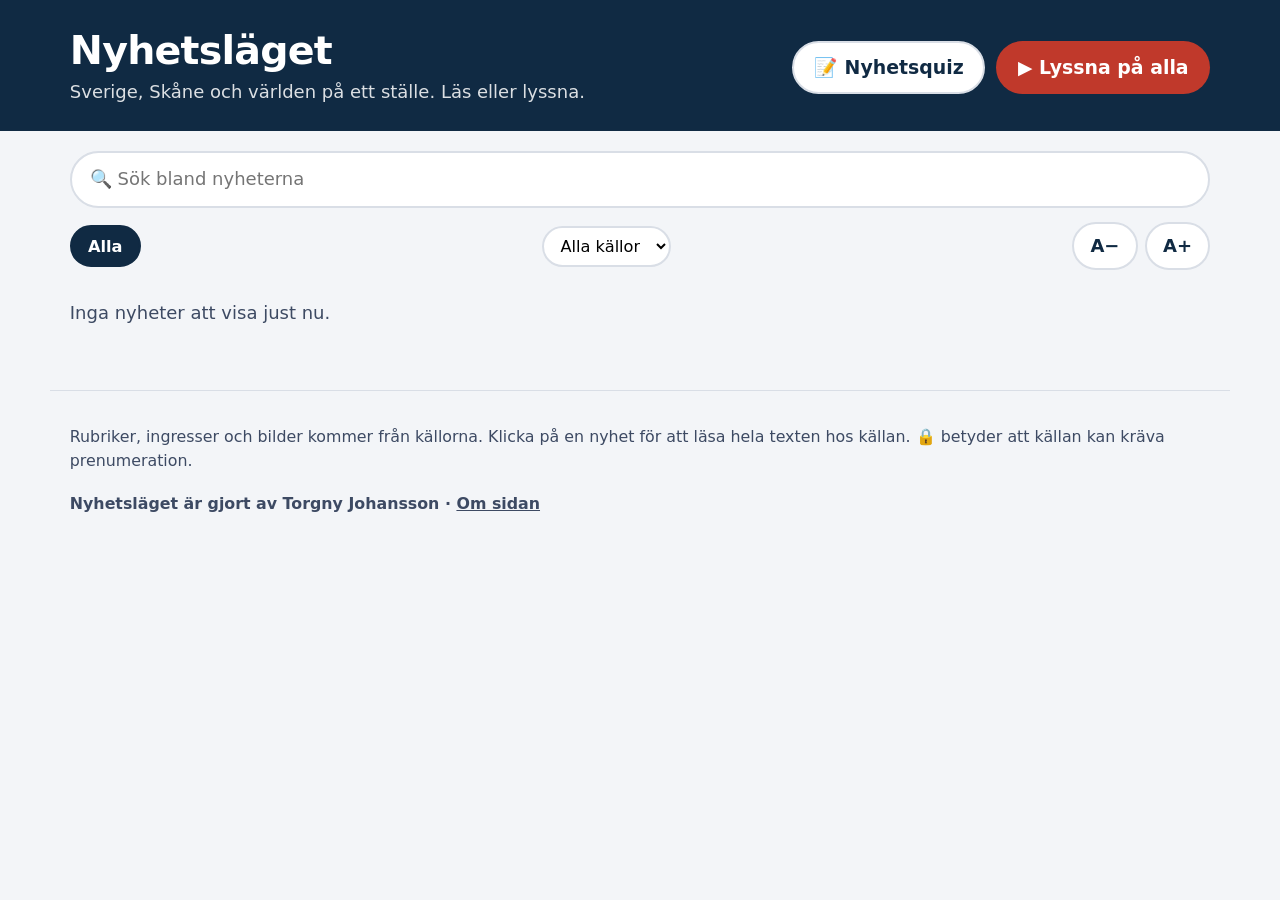
==== index.html @ 5385cae8 "Första versionen av Nyhetsläget Co-Authored-By: Claude Opus 5.5 <noreply@anthropic.com> Claude-Sessi" ====
<!DOCTYPE html>
<html lang="sv">
<head>
  <meta charset="utf-8">
  <meta name="viewport" content="width=device-width, initial-scale=1">
  <title>Nyhetsläget – nyheter från Sverige och världen</title>
  <meta name="description" content="Nyheter från Sverige, Skåne och världen samlade på ett ställe. SVT, Sveriges Radio, DN, SvD, Aftonbladet, Expressen och fler. Läs, sök, lyssna och gör veckans nyhetsquiz.">
  <meta name="theme-color" content="#102a43">
  <meta property="og:type" content="website">
  <meta property="og:site_name" content="Nyhetsläget">
  <meta property="og:title" content="Nyhetsläget – nyheter från Sverige och världen">
  <meta property="og:description" content="Nyheter från Sverige, Skåne och världen samlade på ett ställe. SVT, Sveriges Radio, DN, SvD, Aftonbladet, Expressen och fler. Läs, sök, lyssna och gör veckans nyhetsquiz.">
  <meta property="og:url" content="https://dragbasun69-jpg.github.io/nyhetslaget/">
  <meta property="og:image" content="https://dragbasun69-jpg.github.io/nyhetslaget/og-bild.png">
  <meta property="og:image:width" content="1200">
  <meta property="og:image:height" content="630">
  <meta property="og:locale" content="sv_SE">
  <meta name="twitter:card" content="summary_large_image">
  <link rel="canonical" href="https://dragbasun69-jpg.github.io/nyhetslaget/">
  <link rel="icon" href="data:image/svg+xml,<svg xmlns='http://www.w3.org/2000/svg' viewBox='0 0 100 100'><text y='.9em' font-size='90'>🗞️</text></svg>">
  <link rel="stylesheet" href="style.css?v=1">
</head>
<body>
  <a class="skip" href="#news">Hoppa till nyheterna</a>

  <header class="top">
    <div class="wrap top-inner">
      <div>
        <h1>Nyhetsläget</h1>
        <p class="tagline">Sverige, Skåne och världen på ett ställe. Läs eller lyssna.</p>
      </div>
      <div class="top-actions">
        <a href="quiz.html" class="btn btn-ghost btn-quiz">📝 Nyhetsquiz</a>
        <button id="playAll" class="btn btn-primary" type="button">
          <span aria-hidden="true">▶</span> Lyssna på alla
        </button>
      </div>
    </div>
  </header>

  <div class="wrap toolbar" role="region" aria-label="Inställningar">
    <div class="search-wrap">
      <label for="search" class="visually-hidden">Sök bland nyheterna</label>
      <input id="search" type="search" placeholder="🔍 Sök bland nyheterna" autocomplete="off">
    </div>
    <div id="filters" class="filters" role="group" aria-label="Välj ämne"></div>
    <label class="source-pick"><span class="visually-hidden">Välj källa</span><select id="sourceSelect"></select></label>
    <div class="settings">
      <button id="textSmaller" class="btn btn-ghost" type="button" aria-label="Mindre text">A−</button>
      <button id="textBigger" class="btn btn-ghost" type="button" aria-label="Större text">A+</button>
    </div>
  </div>

  <main id="news" class="wrap">
    <p id="status" class="status" aria-live="polite">Hämtar nyheter …</p>
    <div id="grid" class="grid"></div>
    <p class="more-wrap"><button id="showMore" class="btn btn-ghost" type="button" hidden>Visa fler nyheter</button></p>
  </main>

  <footer class="wrap foot">
    <p id="updated"></p>
    <p>Rubriker, ingresser och bilder kommer från källorna. Klicka på en nyhet för att läsa hela texten hos källan. 🔒 betyder att källan kan kräva prenumeration.</p>
    <p id="sourceStatus" class="small"></p>
    <p id="visits" class="small" hidden></p>
    <p class="credit">Nyhetsläget är gjort av Torgny Johansson · <a href="about.html">Om sidan</a></p>
  </footer>

  <!-- Spelaren visas när något läses upp -->
  <div id="player" class="player" hidden role="region" aria-label="Uppläsning">
    <div class="wrap player-inner">
      <div class="now">
        <span class="now-label">Läser upp</span>
        <span id="nowTitle" class="now-title"></span>
      </div>
      <div class="controls">
        <button id="prevBtn" class="ctrl" type="button" aria-label="Föregående nyhet">⏮</button>
        <button id="pauseBtn" class="ctrl ctrl-main" type="button" aria-label="Pausa">⏸</button>
        <button id="nextBtn" class="ctrl" type="button" aria-label="Nästa nyhet">⏭</button>
        <button id="stopBtn" class="ctrl" type="button" aria-label="Stoppa">⏹</button>
      </div>
      <div class="voice-settings">
        <label>Hastighet
          <select id="rate">
            <option value="0.7">Långsam</option>
            <option value="0.85">Lite långsam</option>
            <option value="1" selected>Normal</option>
            <option value="1.15">Snabb</option>
          </select>
        </label>
        <label>Röst
          <select id="voice"></select>
        </label>
      </div>
    </div>
  </div>

  <script src="app.js?v=1"></script>

  <!-- Besöksräknare (GoatCounter): inga cookies, inga personuppgifter.
       Statistiken finns på https://nyhetslaget.goatcounter.com -->
  <script data-goatcounter="https://nyhetslaget.goatcounter.com/count" async src="//gc.zgo.at/count.js"></script>
</body>
</html>
---- style.css ----
:root {
  --ink: #102a43;
  --ink-soft: #3d4a63;
  --bg: #f3f5f8;
  --card: #ffffff;
  --accent: #c0392b;
  --accent-ink: #ffffff;
  --line: #d9dee6;
  --highlight: #fff1a8;
  --font-scale: 1;
  --radius: 14px;
}

* { box-sizing: border-box; }

html { font-size: calc(18px * var(--font-scale)); }

body {
  margin: 0;
  font-family: system-ui, -apple-system, "Segoe UI", Roboto, "Helvetica Neue", Arial, sans-serif;
  background: var(--bg);
  color: var(--ink);
  line-height: 1.55;
  padding-bottom: 9rem;
}

.wrap { max-width: 1180px; margin: 0 auto; padding: 0 1.1rem; }

.skip { position: absolute; left: -999px; }
.skip:focus { left: 1rem; top: 1rem; background: #fff; padding: .5rem 1rem; z-index: 10; }

/* Sidhuvud */
.top { background: var(--ink); color: #fff; padding: 1.6rem 0 1.4rem; }
.top-inner { display: flex; align-items: center; justify-content: space-between; gap: 1rem; flex-wrap: wrap; }
.top h1 { margin: 0; font-size: 2.2rem; letter-spacing: -0.02em; line-height: 1.1; }
.tagline { margin: .3rem 0 0; opacity: .85; }

/* Knappar */
.btn {
  font: inherit; font-weight: 650; border: 0; cursor: pointer;
  border-radius: 999px; padding: .65rem 1.2rem; min-height: 44px;
}
.btn-primary { background: var(--accent); color: var(--accent-ink); font-size: 1.05rem; }
.btn-primary:hover { filter: brightness(1.08); }
.btn-ghost { background: #fff; color: var(--ink); border: 2px solid var(--line); padding: .45rem .9rem; }
.top-actions { display: flex; gap: .6rem; flex-wrap: wrap; align-items: center; }
.btn-quiz { text-decoration: none; display: inline-flex; align-items: center; font-size: 1.05rem; padding: .55rem 1.1rem; }
.btn:focus-visible, .ctrl:focus-visible, .chip:focus-visible, a:focus-visible { outline: 3px solid var(--accent); outline-offset: 2px; }

/* Verktygsrad */
.toolbar { display: flex; justify-content: space-between; align-items: center; gap: .8rem; flex-wrap: wrap; padding-top: 1.1rem; padding-bottom: .6rem; }
.filters { display: flex; gap: .5rem; flex-wrap: wrap; }
.chip {
  font: inherit; font-size: .9rem; font-weight: 600; cursor: pointer;
  border: 2px solid var(--line); background: #fff; color: var(--ink);
  border-radius: 999px; padding: .35rem .9rem; min-height: 40px;
}
.chip[aria-pressed="true"] { background: var(--ink); border-color: var(--ink); color: #fff; }
.settings { display: flex; gap: .4rem; }
.search-wrap { flex: 1 1 100%; }
#search { width: 100%; font: inherit; padding: .7rem 1rem; border: 2px solid var(--line); border-radius: 999px; background: #fff; min-height: 48px; }
#search:focus { outline: 3px solid var(--accent); outline-offset: 1px; border-color: transparent; }
.visually-hidden { position: absolute; width: 1px; height: 1px; overflow: hidden; clip: rect(0 0 0 0); }

.status { color: var(--ink-soft); }

/* Nyhetskort */
.grid { display: grid; grid-template-columns: repeat(auto-fill, minmax(min(100%, 330px), 1fr)); gap: 1.2rem; }

.card {
  background: var(--card); border-radius: var(--radius); overflow: hidden;
  display: flex; flex-direction: column;
  box-shadow: 0 1px 2px rgba(20,33,61,.06), 0 4px 14px rgba(20,33,61,.06);
  transition: box-shadow .2s, transform .2s;
}
.card.reading { box-shadow: 0 0 0 4px var(--accent), 0 8px 24px rgba(20,33,61,.15); }

.card-img { aspect-ratio: 16 / 9; background: var(--line); overflow: hidden; position: relative; }
.card-img img { position: relative; z-index: 1; width: 100%; height: 100%; object-fit: cover; display: block; }
.card-img .ph {
  position: absolute; inset: 0; display: grid; place-items: center;
  color: #fff; font-weight: 800; font-size: 1.4rem; text-align: center; padding: 1rem;
}

.card-body { padding: 1rem 1.15rem 1.15rem; display: flex; flex-direction: column; gap: .55rem; flex: 1; }
.meta { display: flex; gap: .6rem; align-items: center; font-size: .82rem; color: var(--ink-soft); flex-wrap: wrap; }
.badge { color: #fff; font-weight: 700; padding: .12rem .55rem; border-radius: 6px; font-size: .78rem; }
.card h2 { margin: 0; font-size: 1.28rem; line-height: 1.25; }
.card h2 a { color: inherit; text-decoration: none; }
.card h2 a:hover { text-decoration: underline; }
.summary { margin: 0; color: var(--ink); }
.sent.on, .card h2.on { background: var(--highlight); border-radius: 3px; box-shadow: 0 0 0 2px var(--highlight); }

.card-actions { display: flex; gap: .6rem; margin-top: auto; padding-top: .4rem; flex-wrap: wrap; }
.listen {
  font: inherit; font-weight: 700; font-size: .95rem; cursor: pointer;
  background: var(--ink); color: #fff; border: 0; border-radius: 999px; padding: .5rem 1rem; min-height: 44px;
}
.listen[aria-pressed="true"] { background: var(--accent); }
.more { align-self: center; color: var(--ink); font-weight: 600; font-size: .95rem; }

/* Sidfot */
.foot { color: var(--ink-soft); font-size: .88rem; margin-top: 2.5rem; border-top: 1px solid var(--line); padding-top: 1rem; }
.small { font-size: .8rem; }
.credit { margin-top: 1rem; font-weight: 600; }
.foot a { color: inherit; }

/* Spelare */
.player {
  position: fixed; left: 0; right: 0; bottom: 0; z-index: 5;
  background: var(--ink); color: #fff; padding: .8rem 0 calc(.8rem + env(safe-area-inset-bottom));
  box-shadow: 0 -6px 20px rgba(0,0,0,.2);
}
.player-inner { display: flex; align-items: center; gap: 1rem; flex-wrap: wrap; justify-content: space-between; }
.now { display: flex; flex-direction: column; min-width: 0; flex: 1 1 240px; }
.now-label { font-size: .75rem; text-transform: uppercase; letter-spacing: .08em; opacity: .7; }
.now-title { font-weight: 700; white-space: nowrap; overflow: hidden; text-overflow: ellipsis; }
.controls { display: flex; gap: .4rem; }
.ctrl {
  font-size: 1.2rem; width: 48px; height: 48px; border-radius: 50%; border: 0; cursor: pointer;
  background: rgba(255,255,255,.12); color: #fff;
}
.ctrl-main { background: var(--accent); }
.voice-settings { display: flex; gap: .8rem; font-size: .85rem; flex-wrap: wrap; }
.voice-settings label { display: flex; flex-direction: column; gap: .2rem; }
.voice-settings select { font: inherit; padding: .3rem; border-radius: 8px; border: 0; max-width: 200px; }

@media (max-width: 600px) {
  .top h1 { font-size: 1.8rem; }
  .voice-settings { width: 100%; }
  .voice-settings label { flex: 1; }
  .voice-settings select { max-width: none; width: 100%; }
}

@media (prefers-reduced-motion: reduce) { * { transition: none !important; scroll-behavior: auto !important; } }

/* Lätt nytts egna nyheter */
.own .card-body { gap: .5rem; }
.own .summary { margin: 0; }
.own .ph .emoji { font-size: 3.2rem; }
.tipbox { background: #fff6e6; border-left: 4px solid var(--accent); padding: .45rem .7rem; border-radius: 4px; margin: .3rem 0 0; font-size: .95rem; }
.sources { font-size: .85rem; color: var(--ink-soft); }
.sources summary { cursor: pointer; font-weight: 600; min-height: 32px; display: flex; align-items: center; }
.sources ul { margin: .3rem 0 0 1rem; padding: 0; }
.sources a { color: var(--ink); }
.ai { font-size: .78rem; color: var(--ink-soft); margin: .2rem 0 0; font-style: italic; }
.draft-banner { background: #fff3cd; border: 2px dashed #e0a800; padding: .8rem 1rem; border-radius: 10px; margin: 1rem 0 0; }
.own .card-img { aspect-ratio: 3 / 1; }

/* Nyhetsläget */
.source-pick select { font: inherit; font-size: .9rem; padding: .45rem .7rem; border-radius: 999px; border: 2px solid var(--line); background: #fff; min-height: 40px; max-width: 100%; }
.cat { font-size: .78rem; font-weight: 700; color: var(--ink-soft); text-transform: uppercase; letter-spacing: .04em; }
.more-wrap { text-align: center; margin: 1.5rem 0 0; }
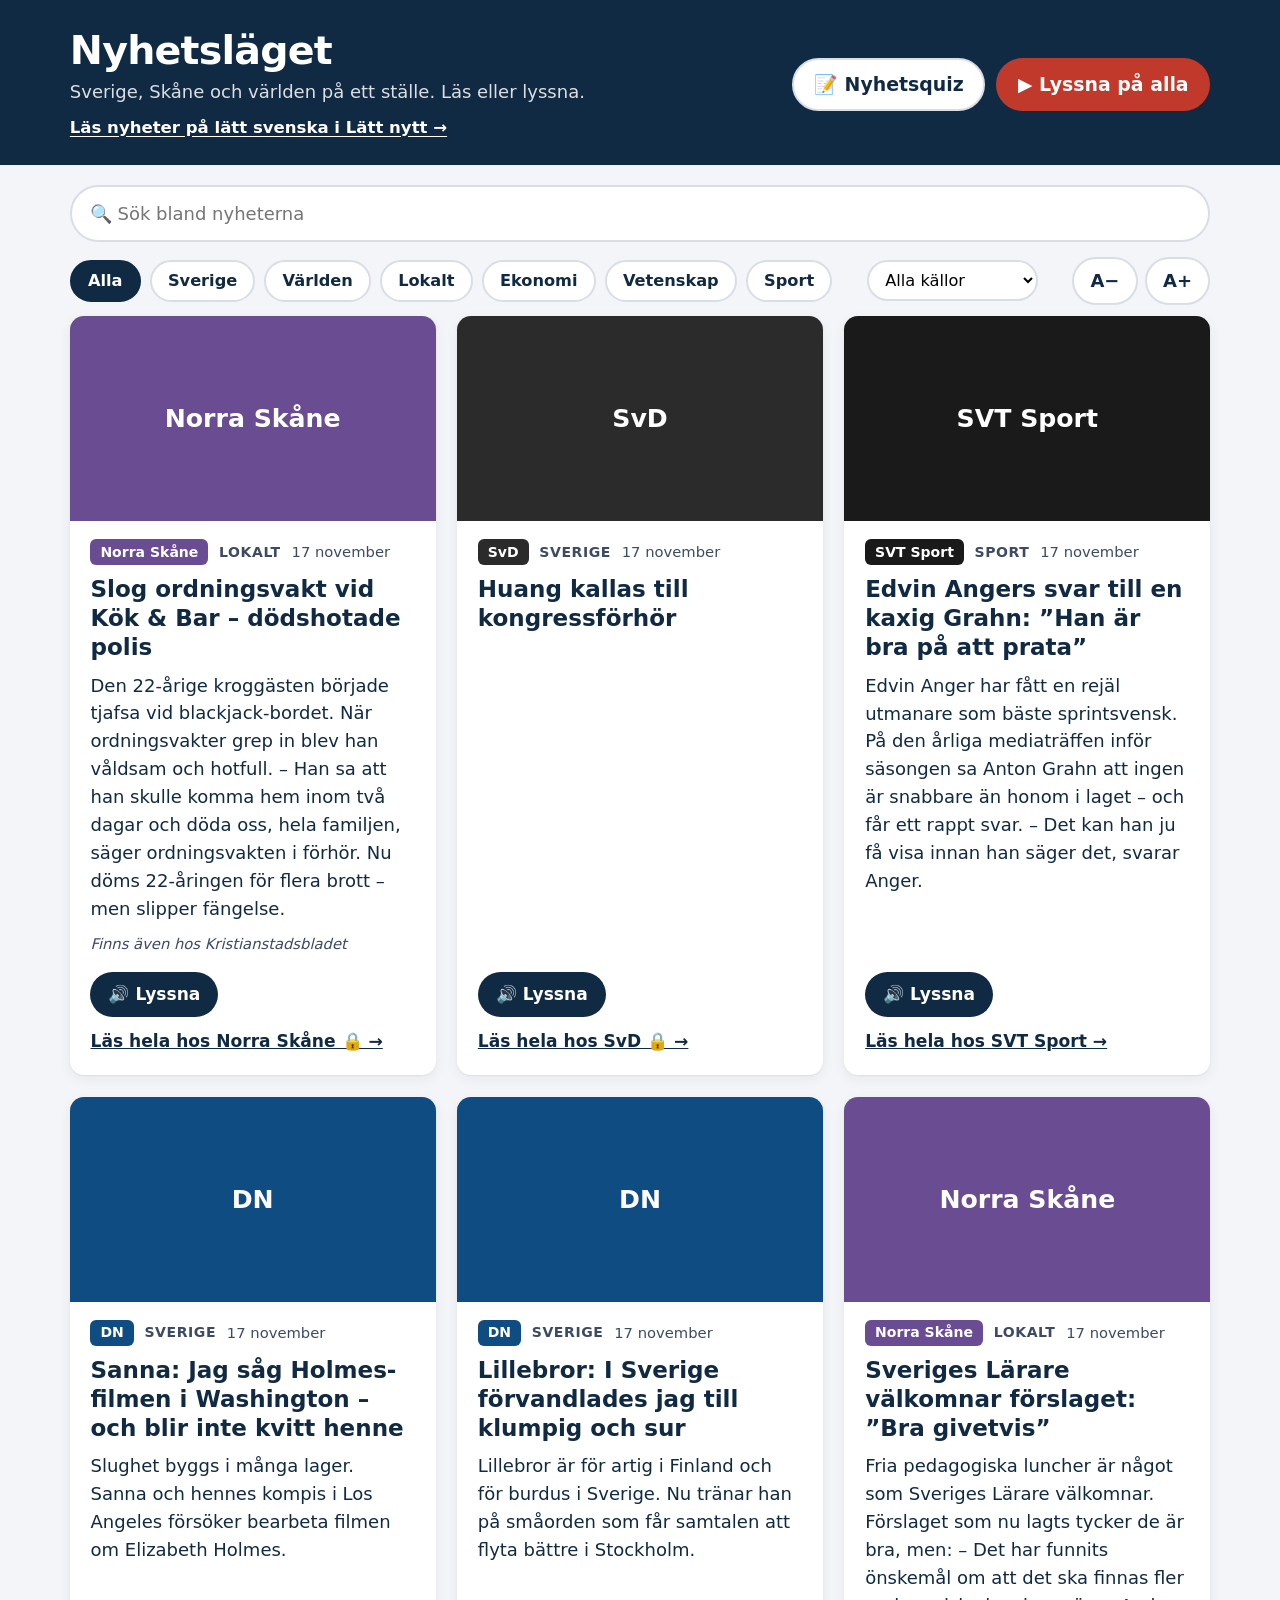
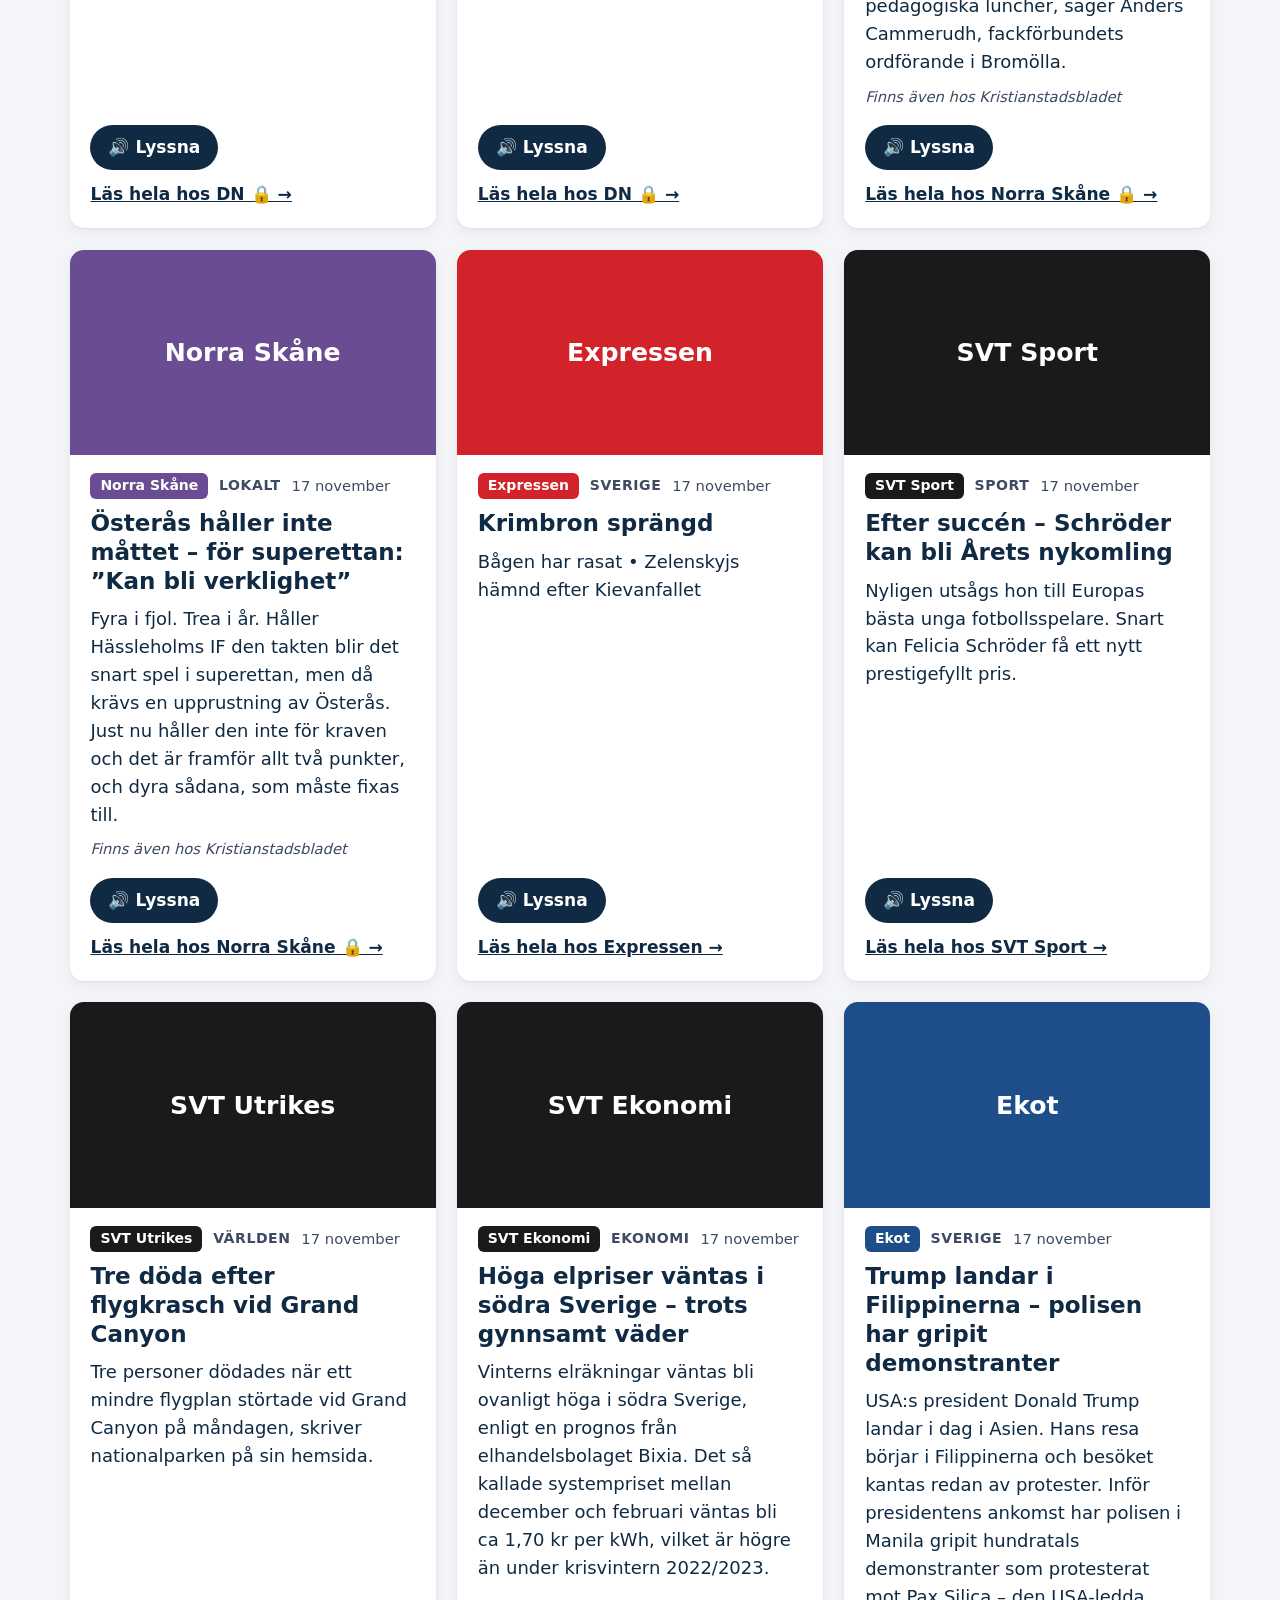
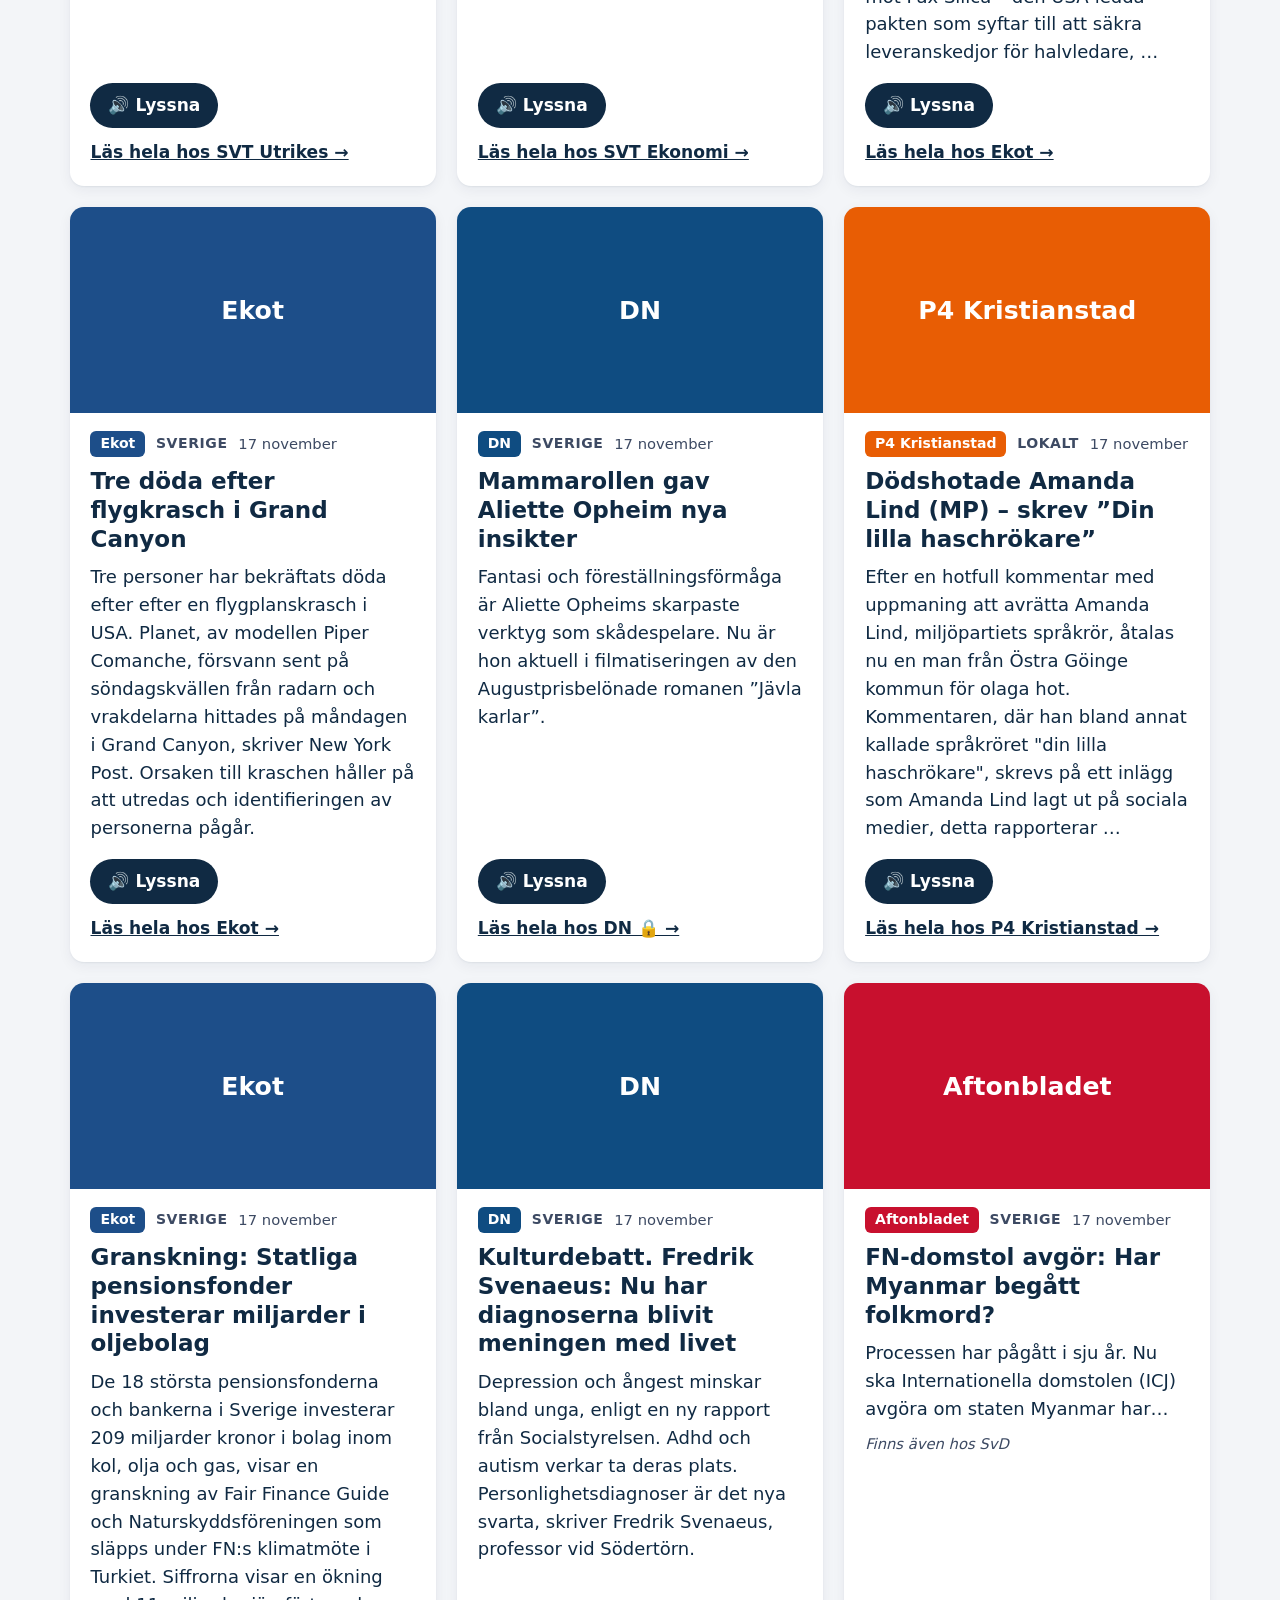
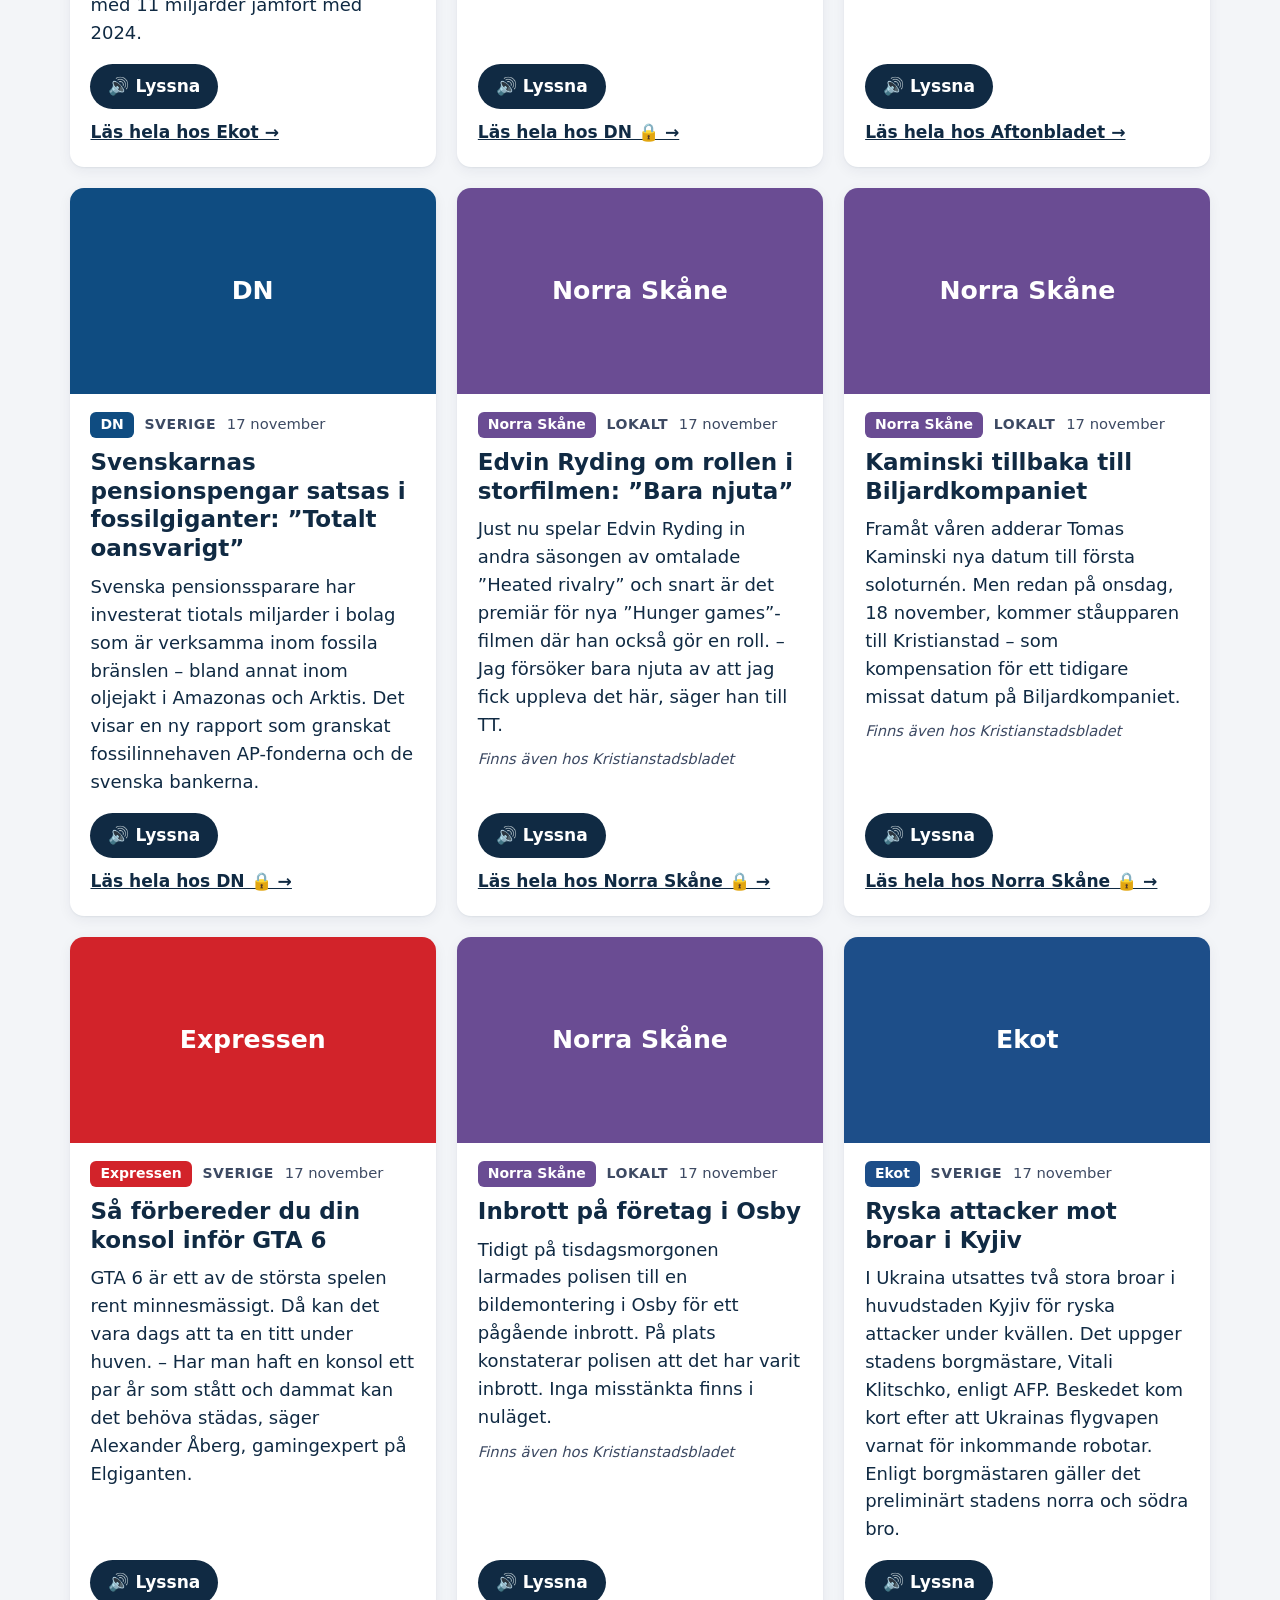
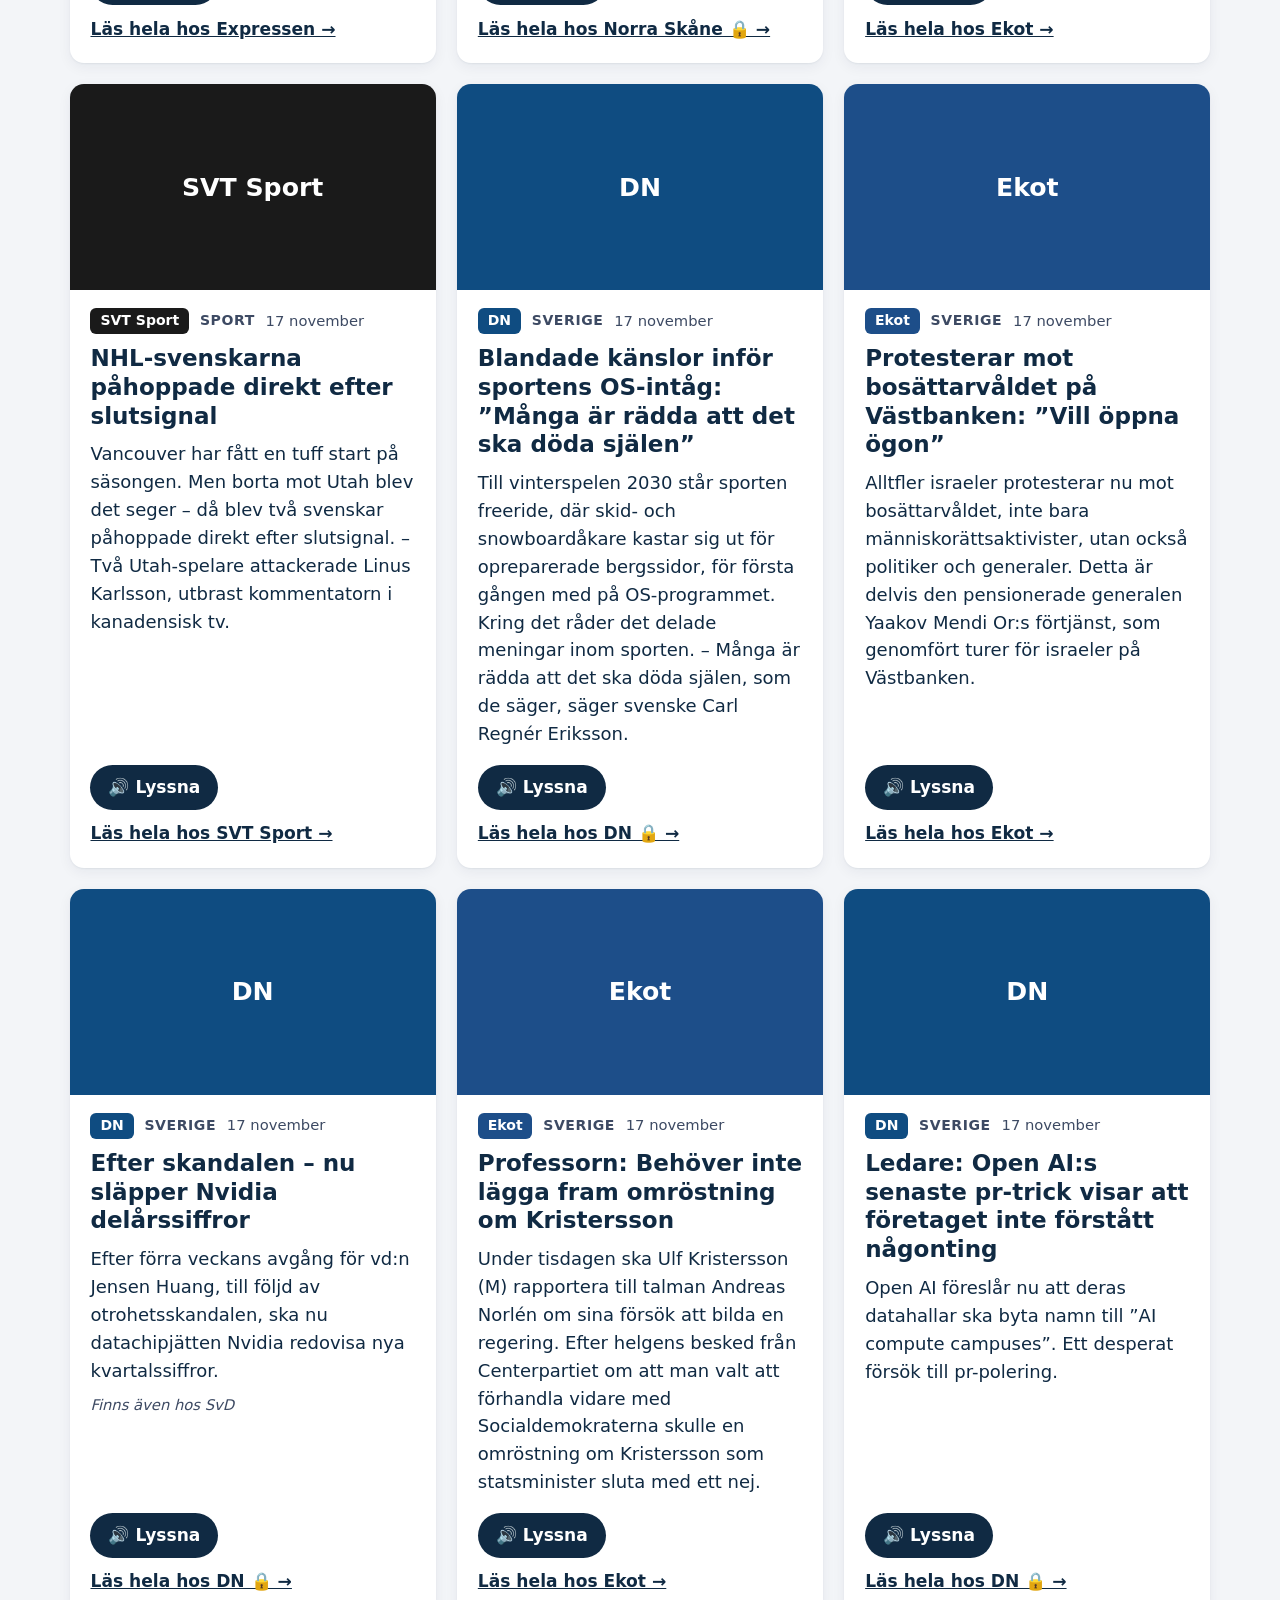
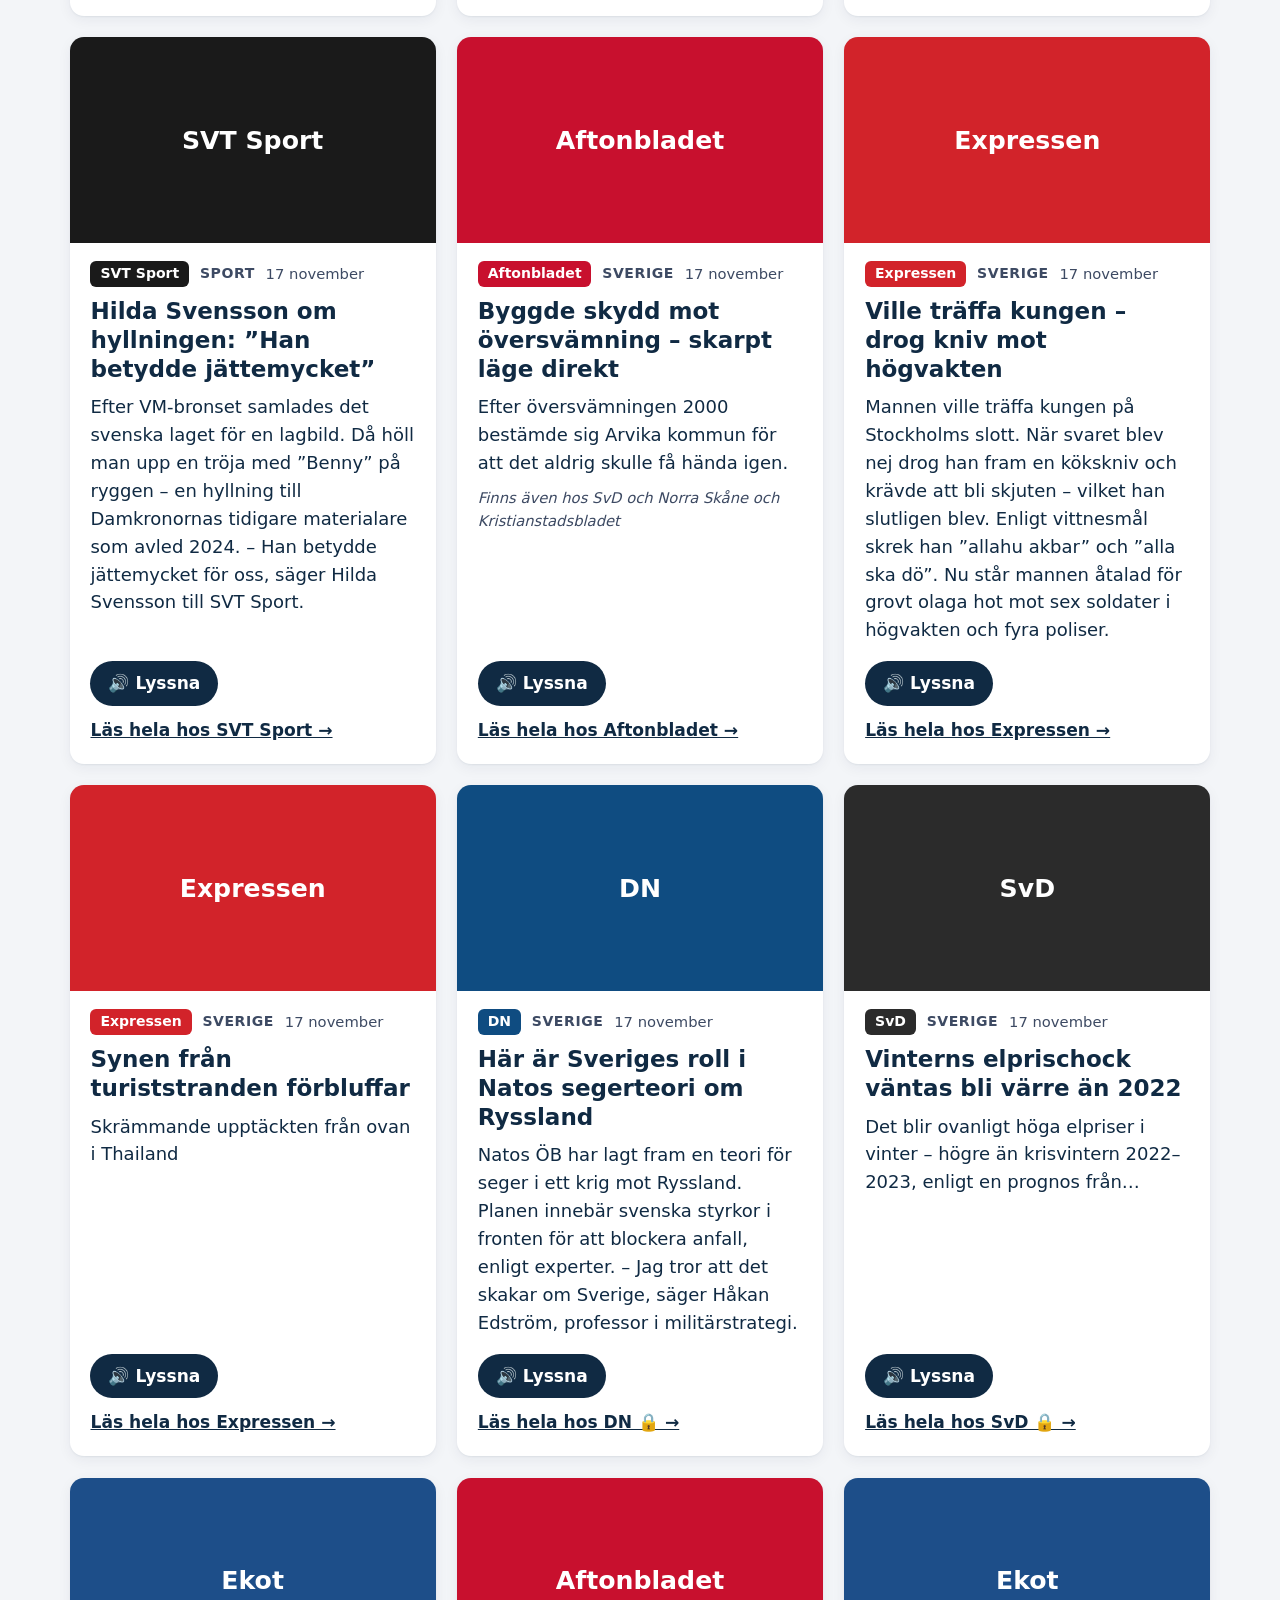
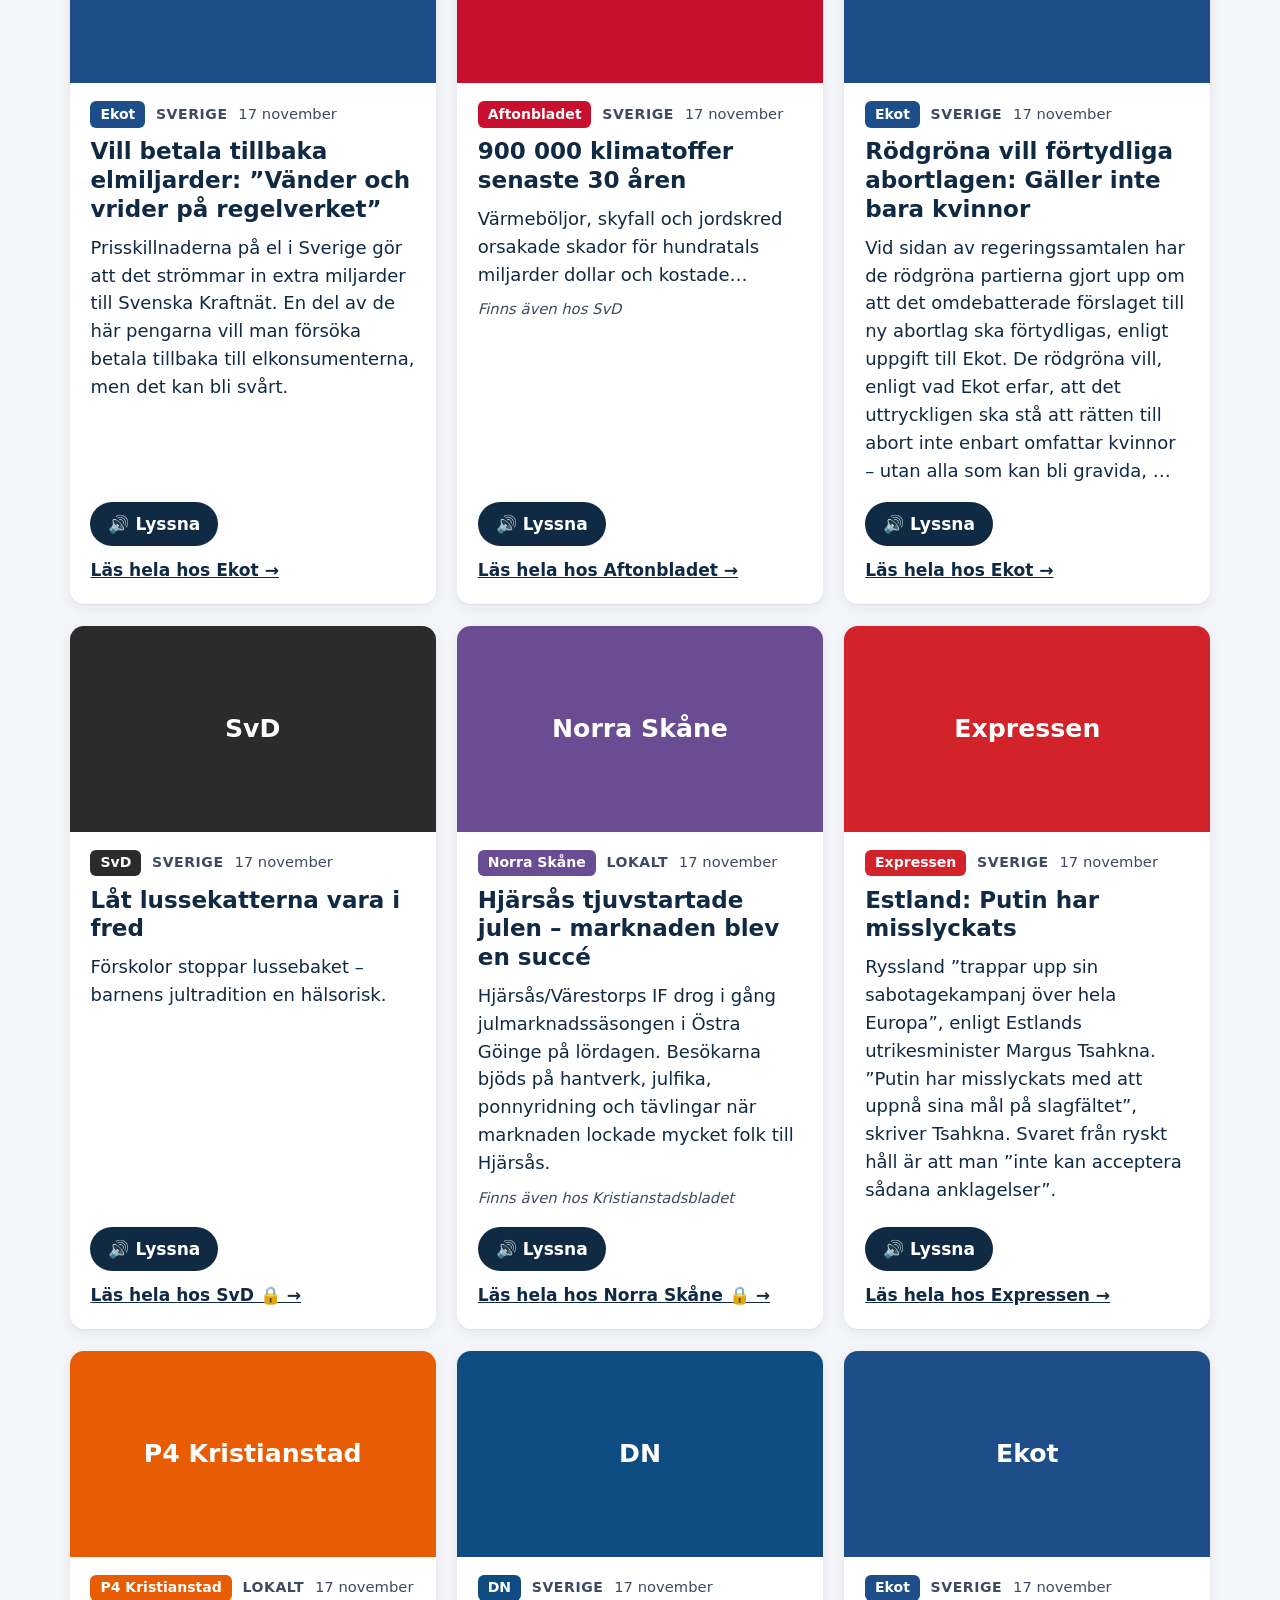
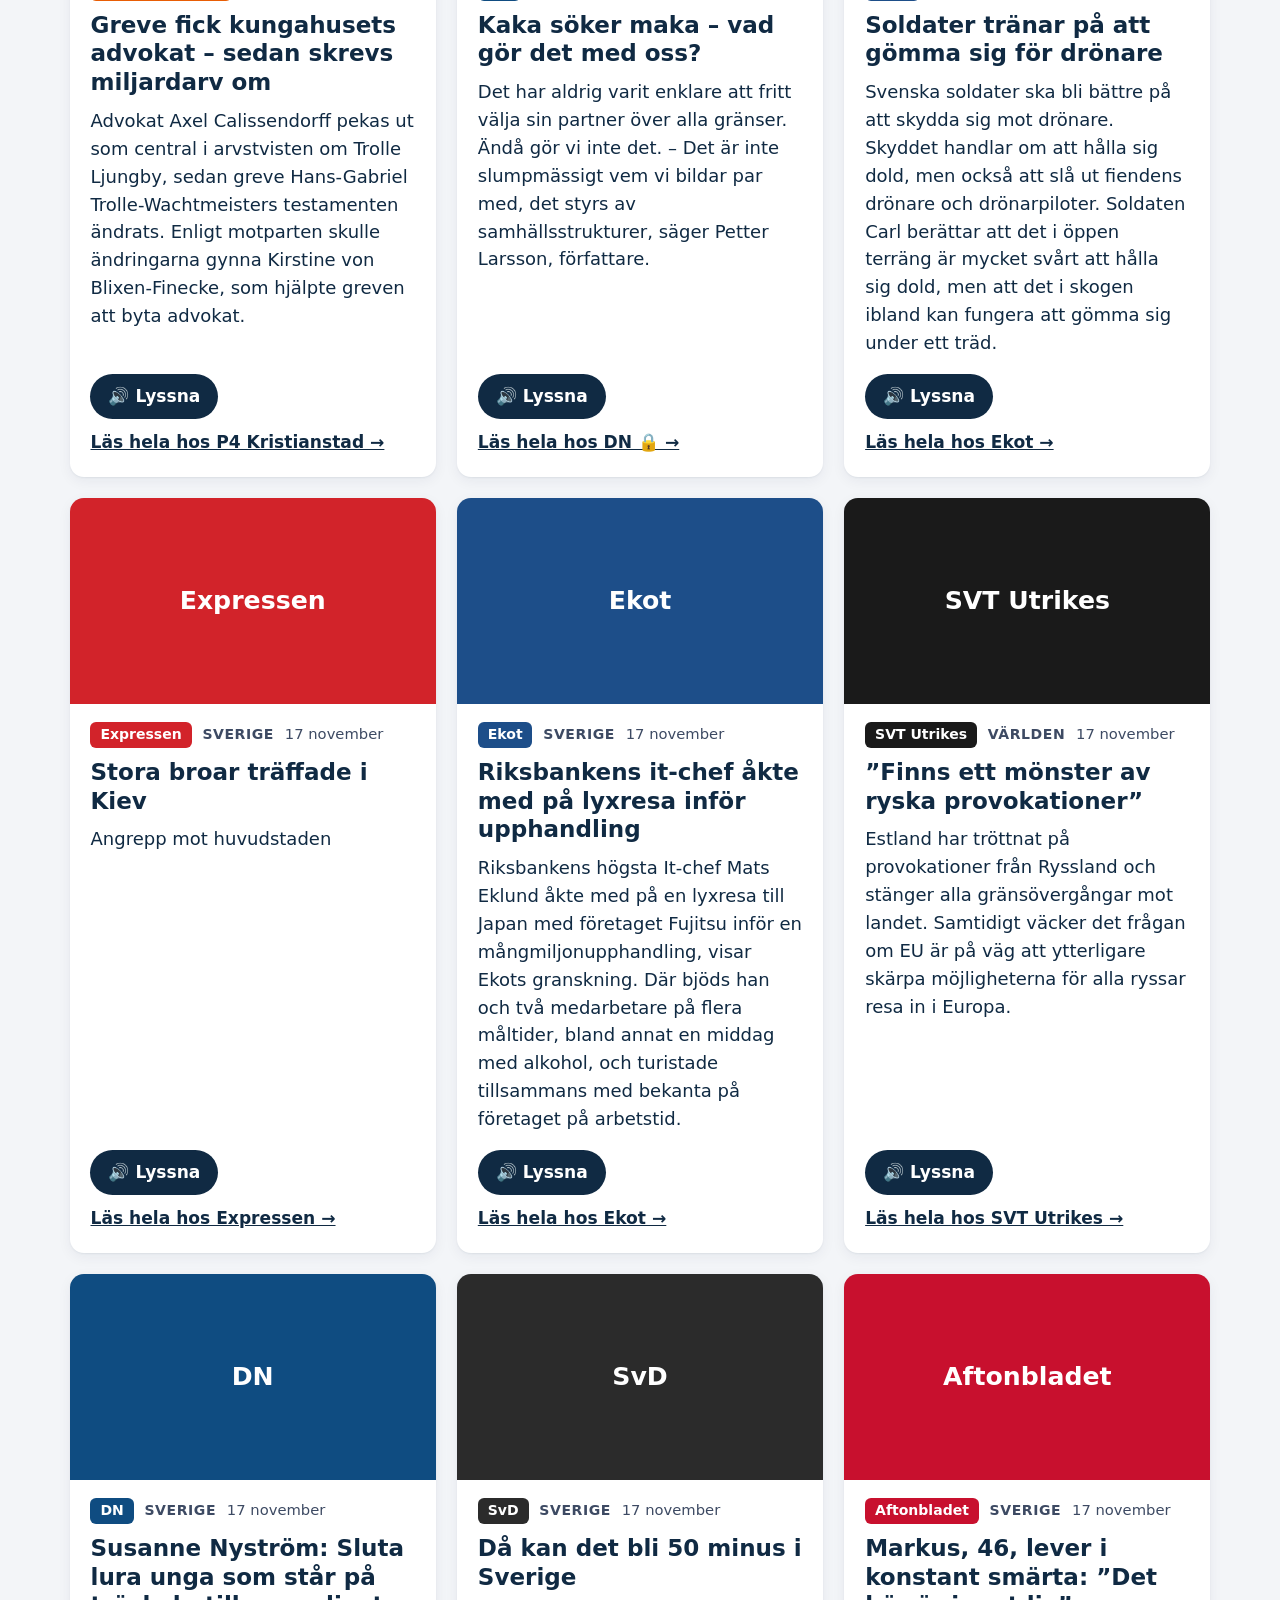
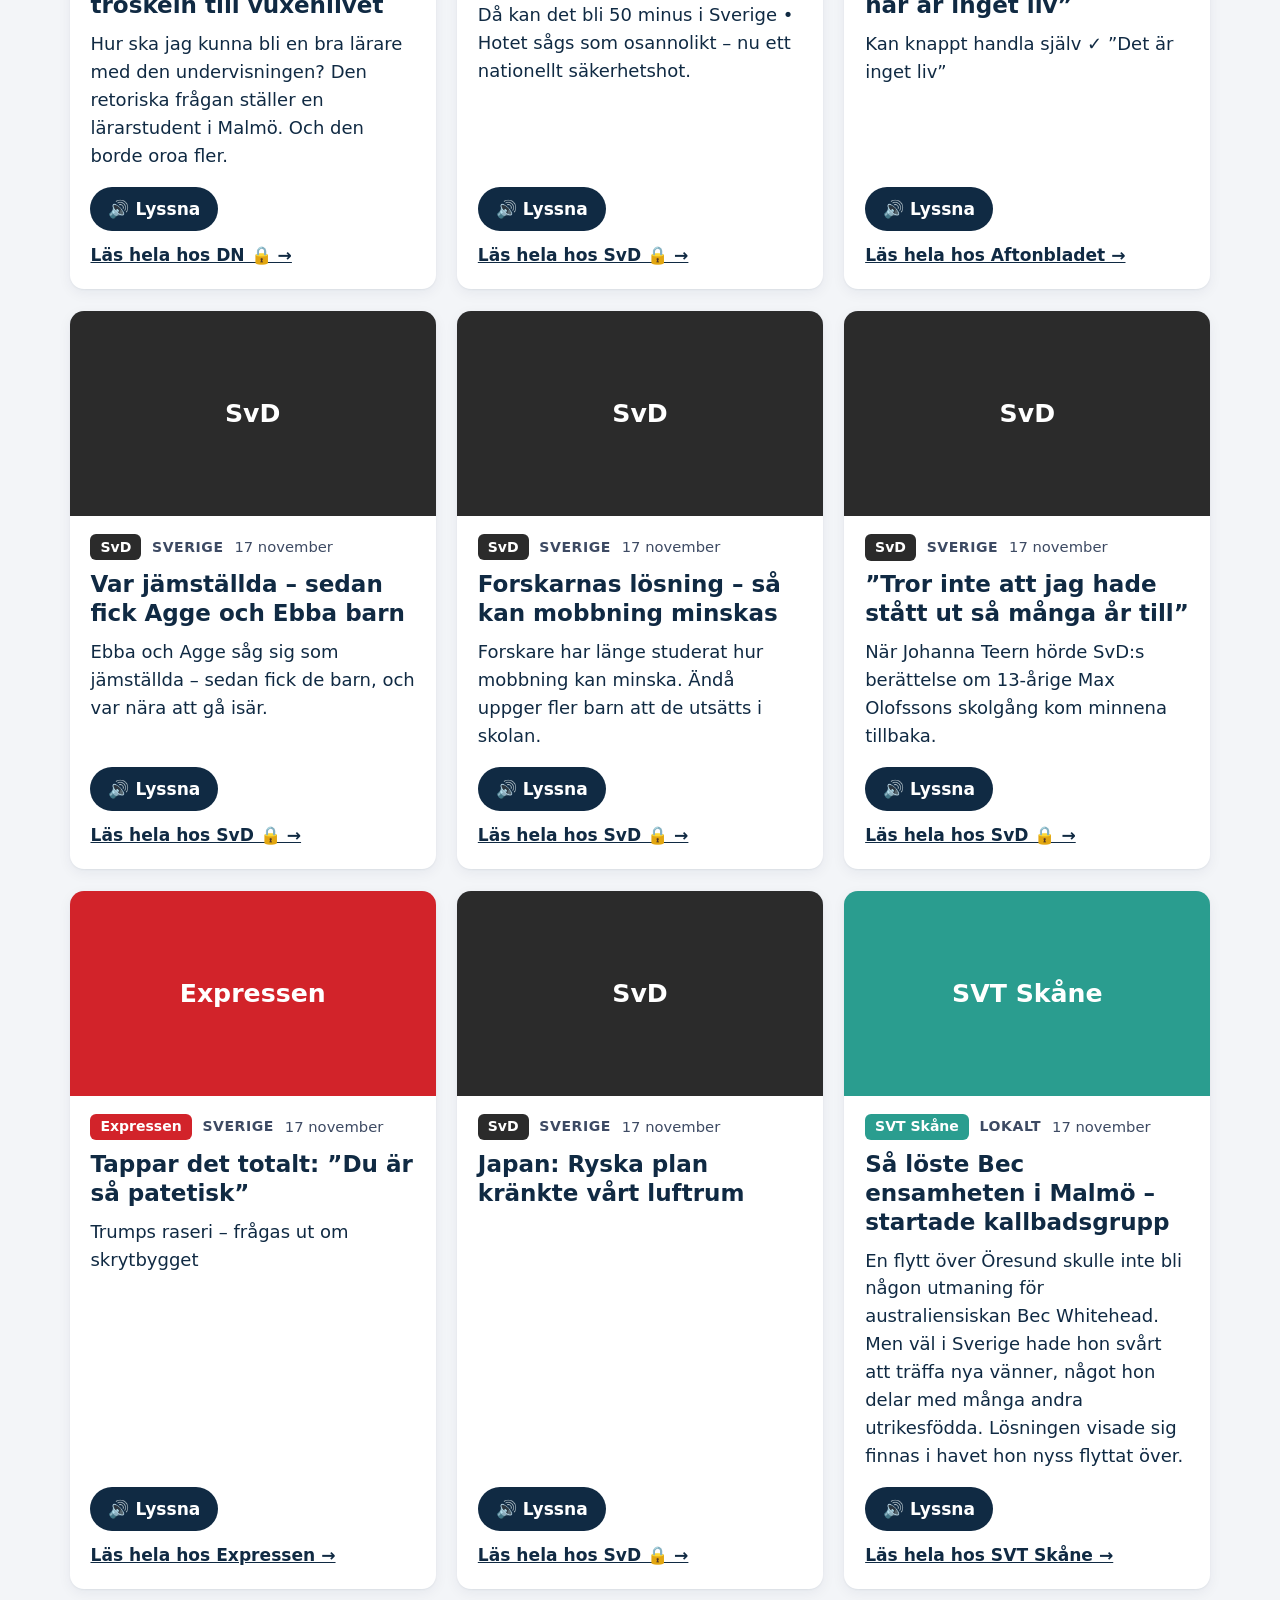
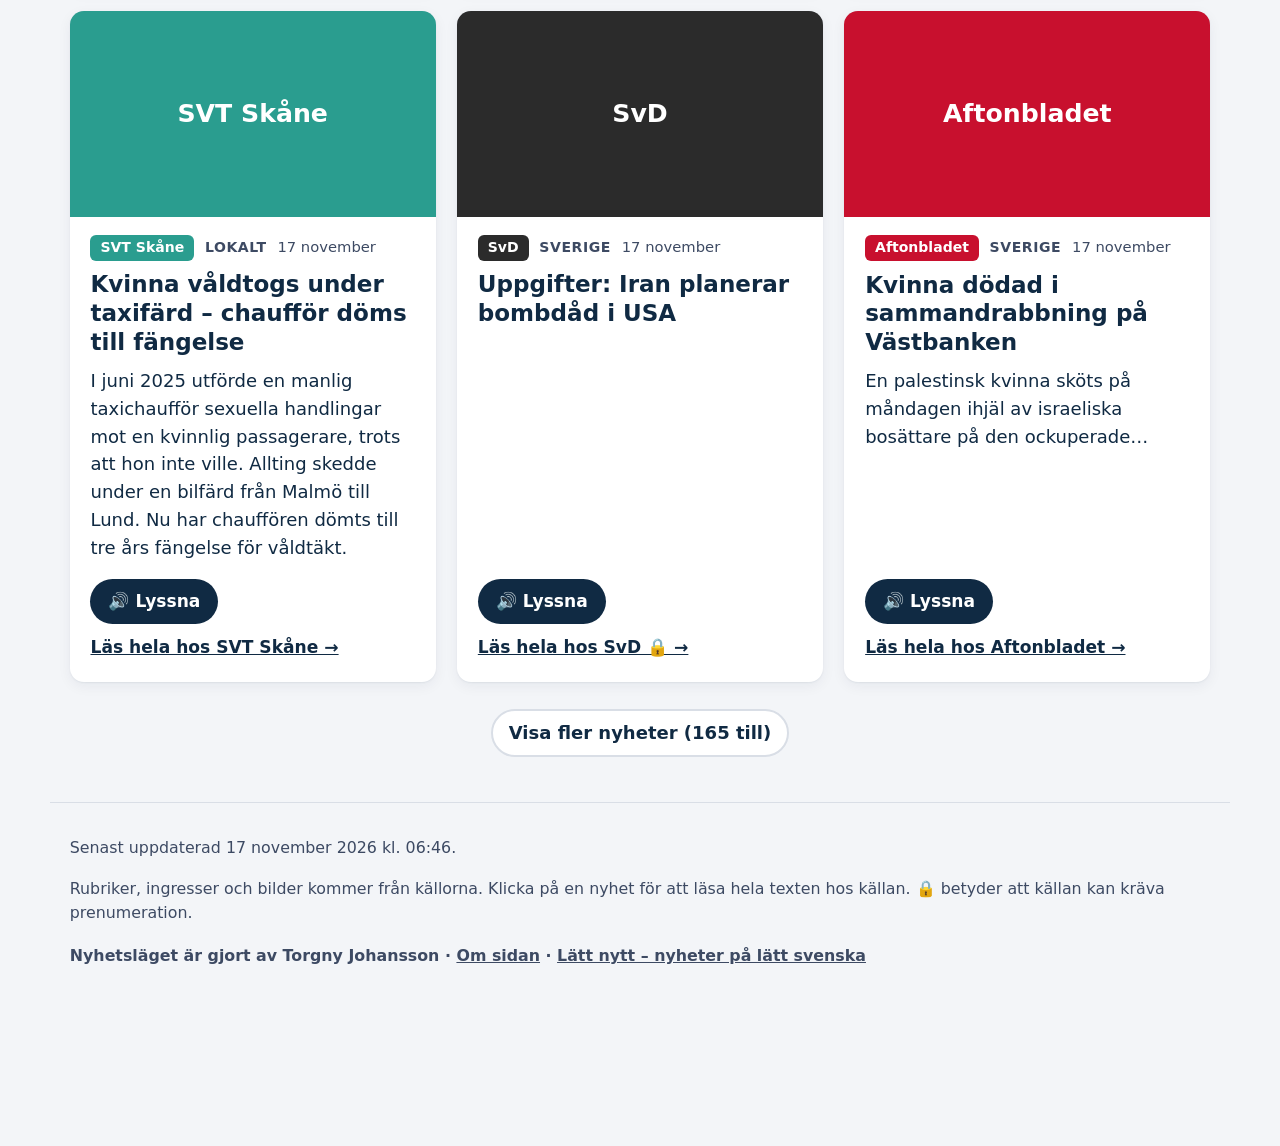
==== commit 53e271dc: "Länk till Lätt nytt Co-Authored-By: Claude Opus 5.5 <noreply@anthropic.com> Claude-Session: https://" ====
--- a/index.html
+++ b/index.html
@@ -28,6 +28,7 @@
       <div>
         <h1>Nyhetsläget</h1>
         <p class="tagline">Sverige, Skåne och världen på ett ställe. Läs eller lyssna.</p>
+        <p class="sister"><a href="https://dragbasun69-jpg.github.io/lattnytt/">Läs nyheter på lätt svenska i Lätt nytt →</a></p>
       </div>
       <div class="top-actions">
         <a href="quiz.html" class="btn btn-ghost btn-quiz">📝 Nyhetsquiz</a>
@@ -62,7 +63,7 @@
     <p>Rubriker, ingresser och bilder kommer från källorna. Klicka på en nyhet för att läsa hela texten hos källan. 🔒 betyder att källan kan kräva prenumeration.</p>
     <p id="sourceStatus" class="small"></p>
     <p id="visits" class="small" hidden></p>
-    <p class="credit">Nyhetsläget är gjort av Torgny Johansson · <a href="about.html">Om sidan</a></p>
+    <p class="credit">Nyhetsläget är gjort av Torgny Johansson · <a href="about.html">Om sidan</a> · <a href="https://dragbasun69-jpg.github.io/lattnytt/">Lätt nytt – nyheter på lätt svenska</a></p>
   </footer>
 
   <!-- Spelaren visas när något läses upp -->
--- a/style.css
+++ b/style.css
@@ -151,3 +151,6 @@
 .source-pick select { font: inherit; font-size: .9rem; padding: .45rem .7rem; border-radius: 999px; border: 2px solid var(--line); background: #fff; min-height: 40px; max-width: 100%; }
 .cat { font-size: .78rem; font-weight: 700; color: var(--ink-soft); text-transform: uppercase; letter-spacing: .04em; }
 .more-wrap { text-align: center; margin: 1.5rem 0 0; }
+.also { margin: 0; font-size: .82rem; color: var(--ink-soft); font-style: italic; }
+.sister { margin: .5rem 0 0; font-size: .92rem; }
+.sister a { color: #fff; font-weight: 600; text-decoration: underline; text-underline-offset: 3px; }
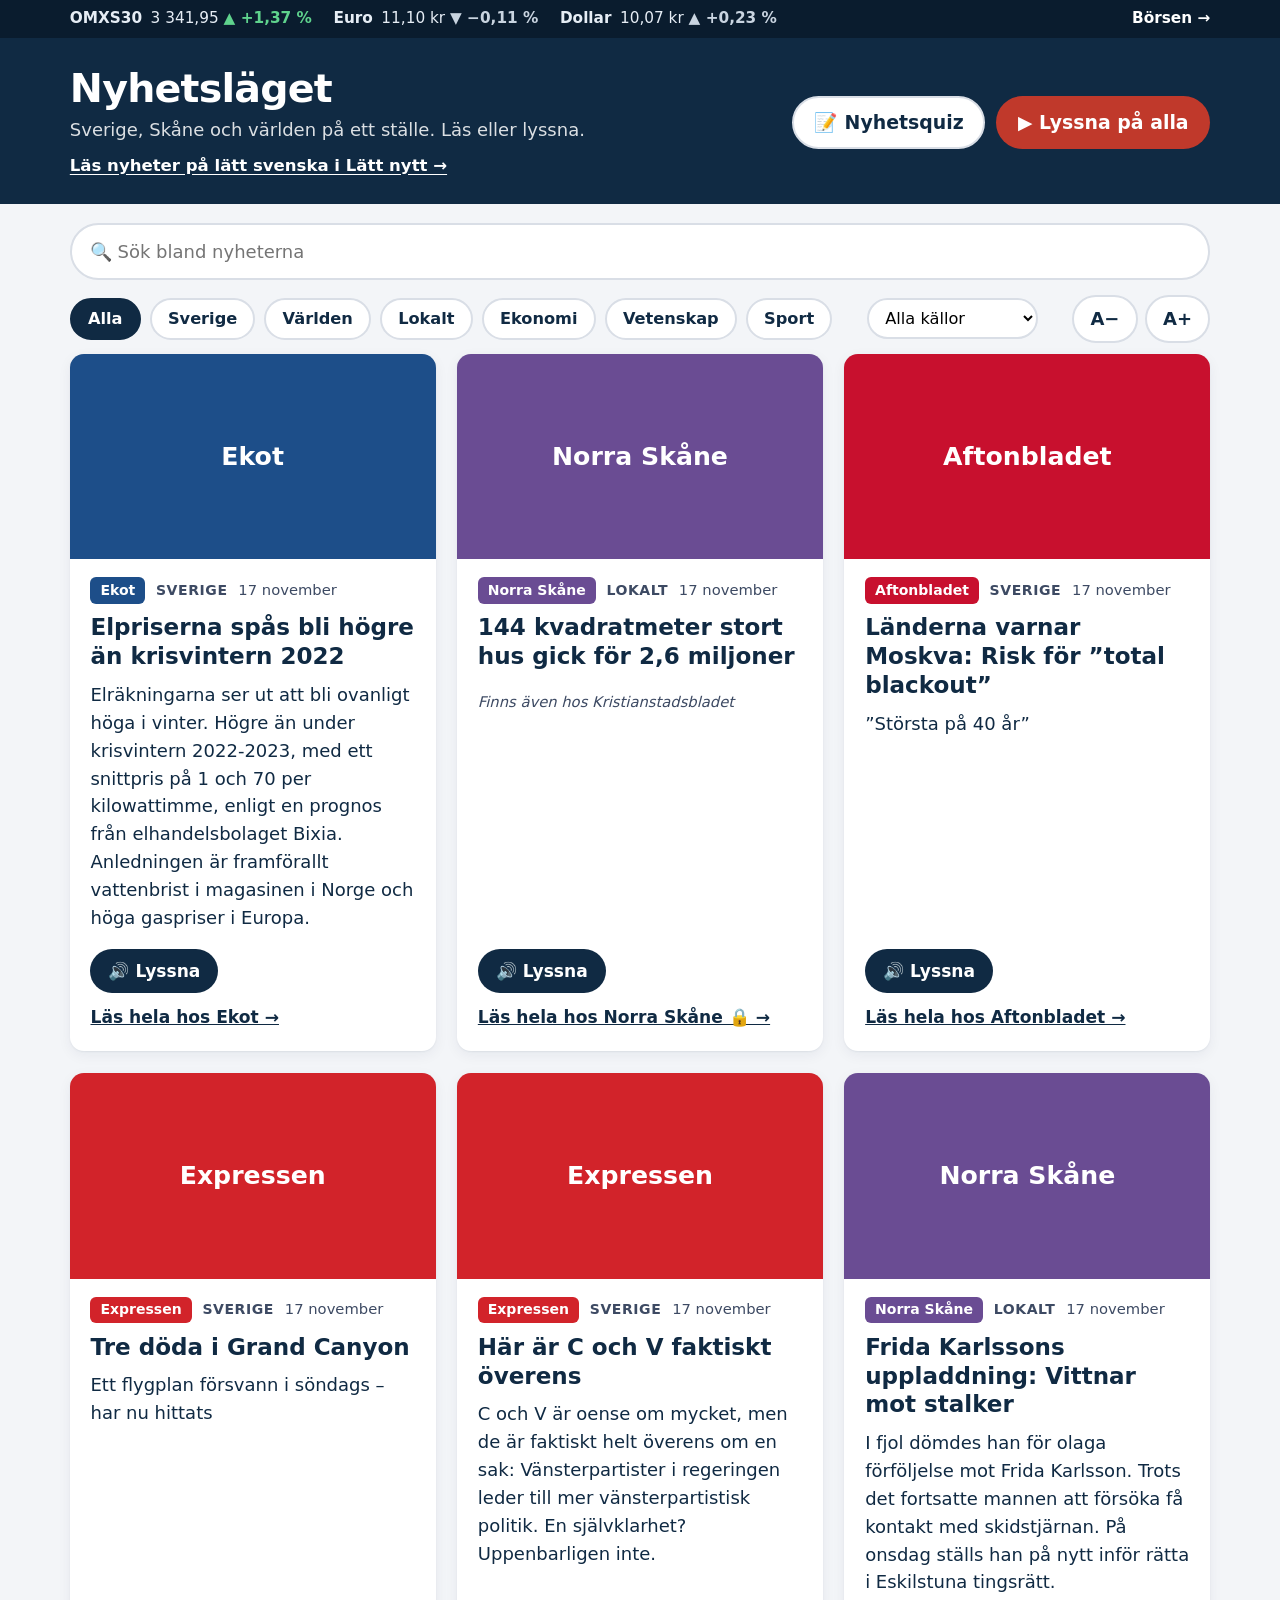
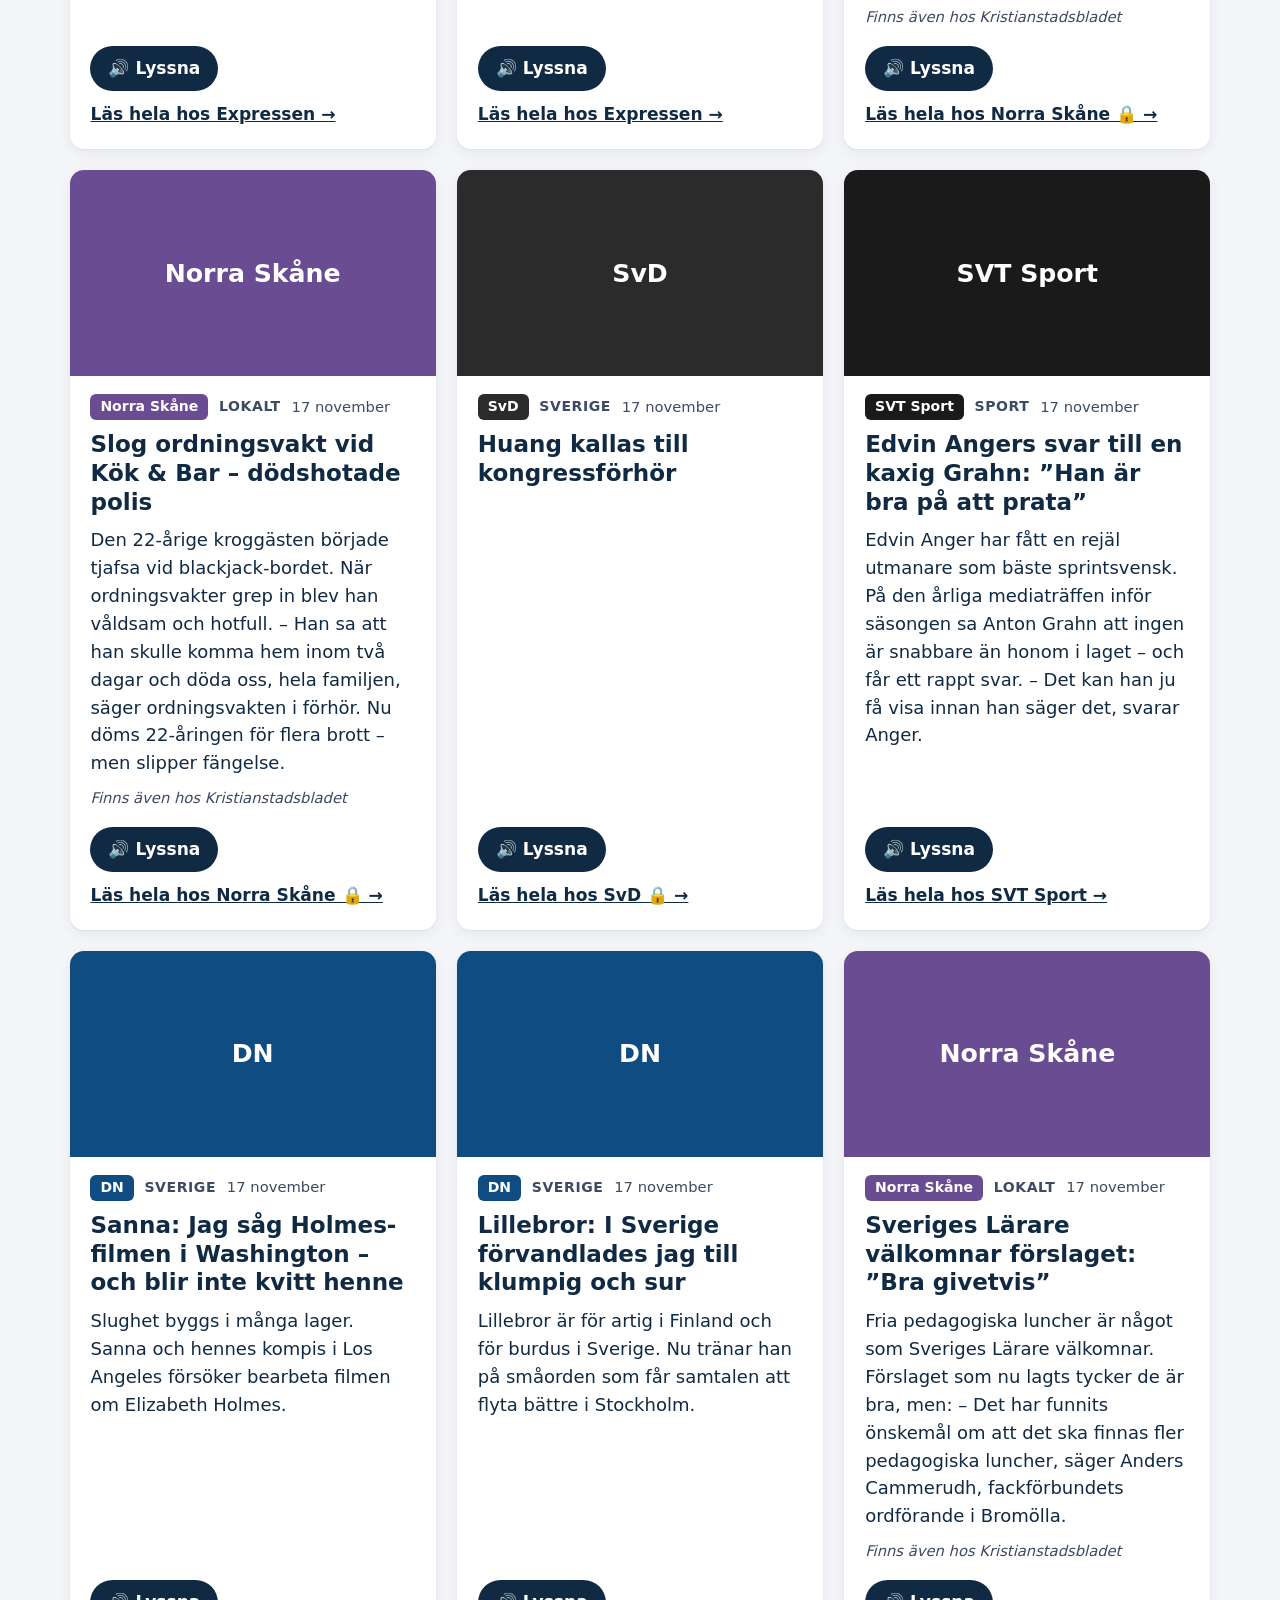
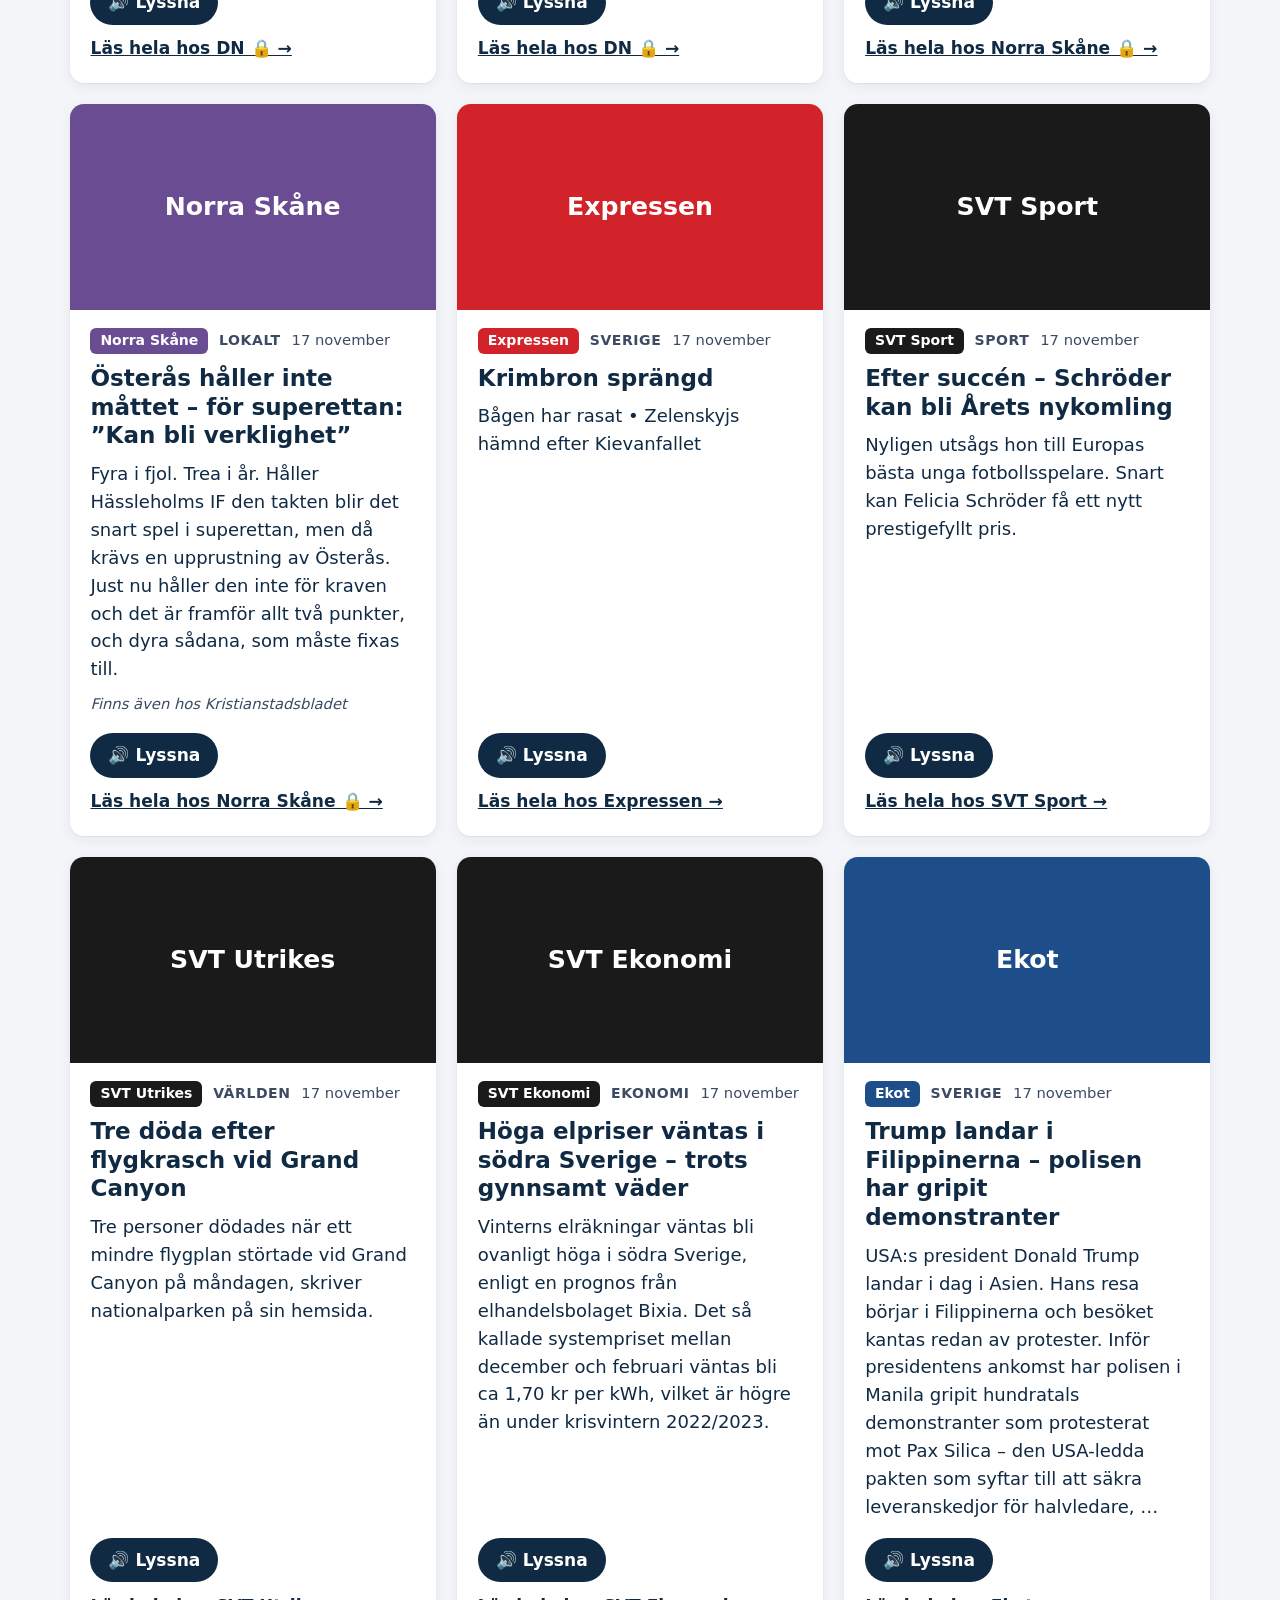
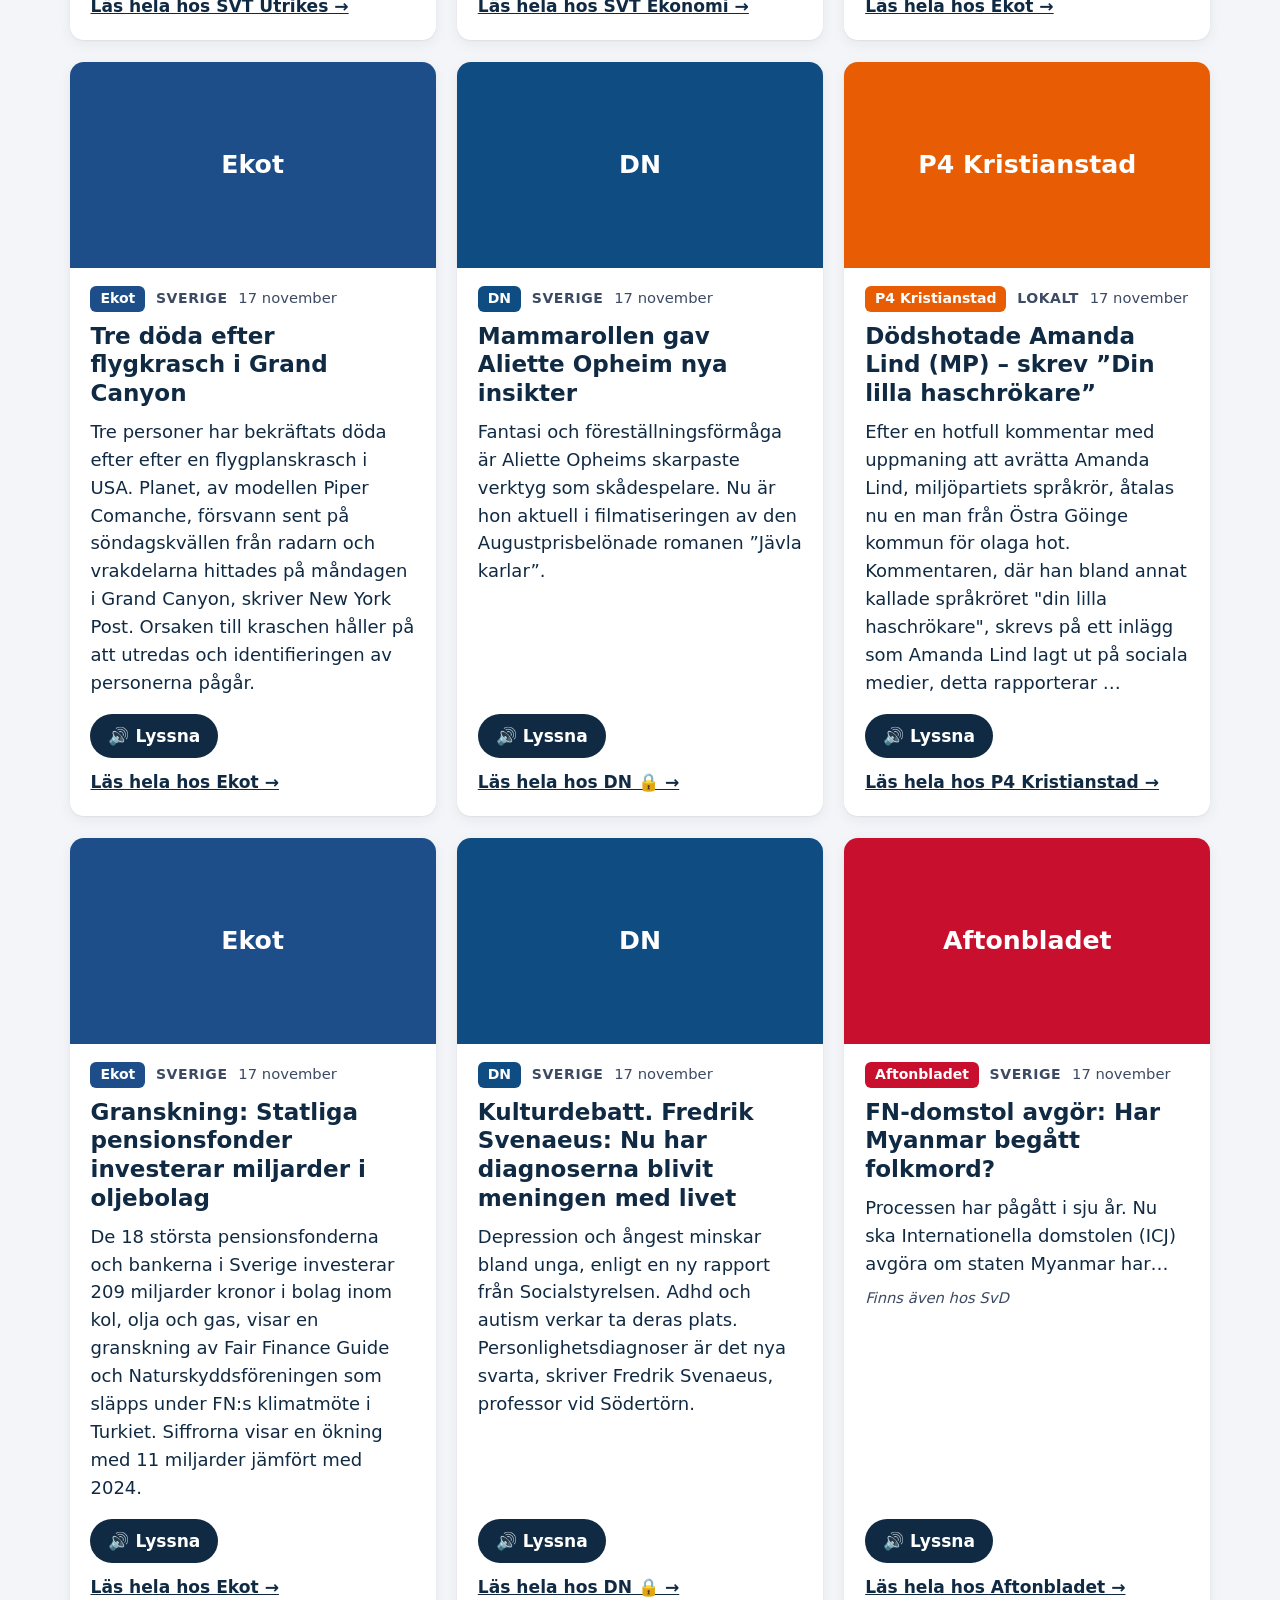
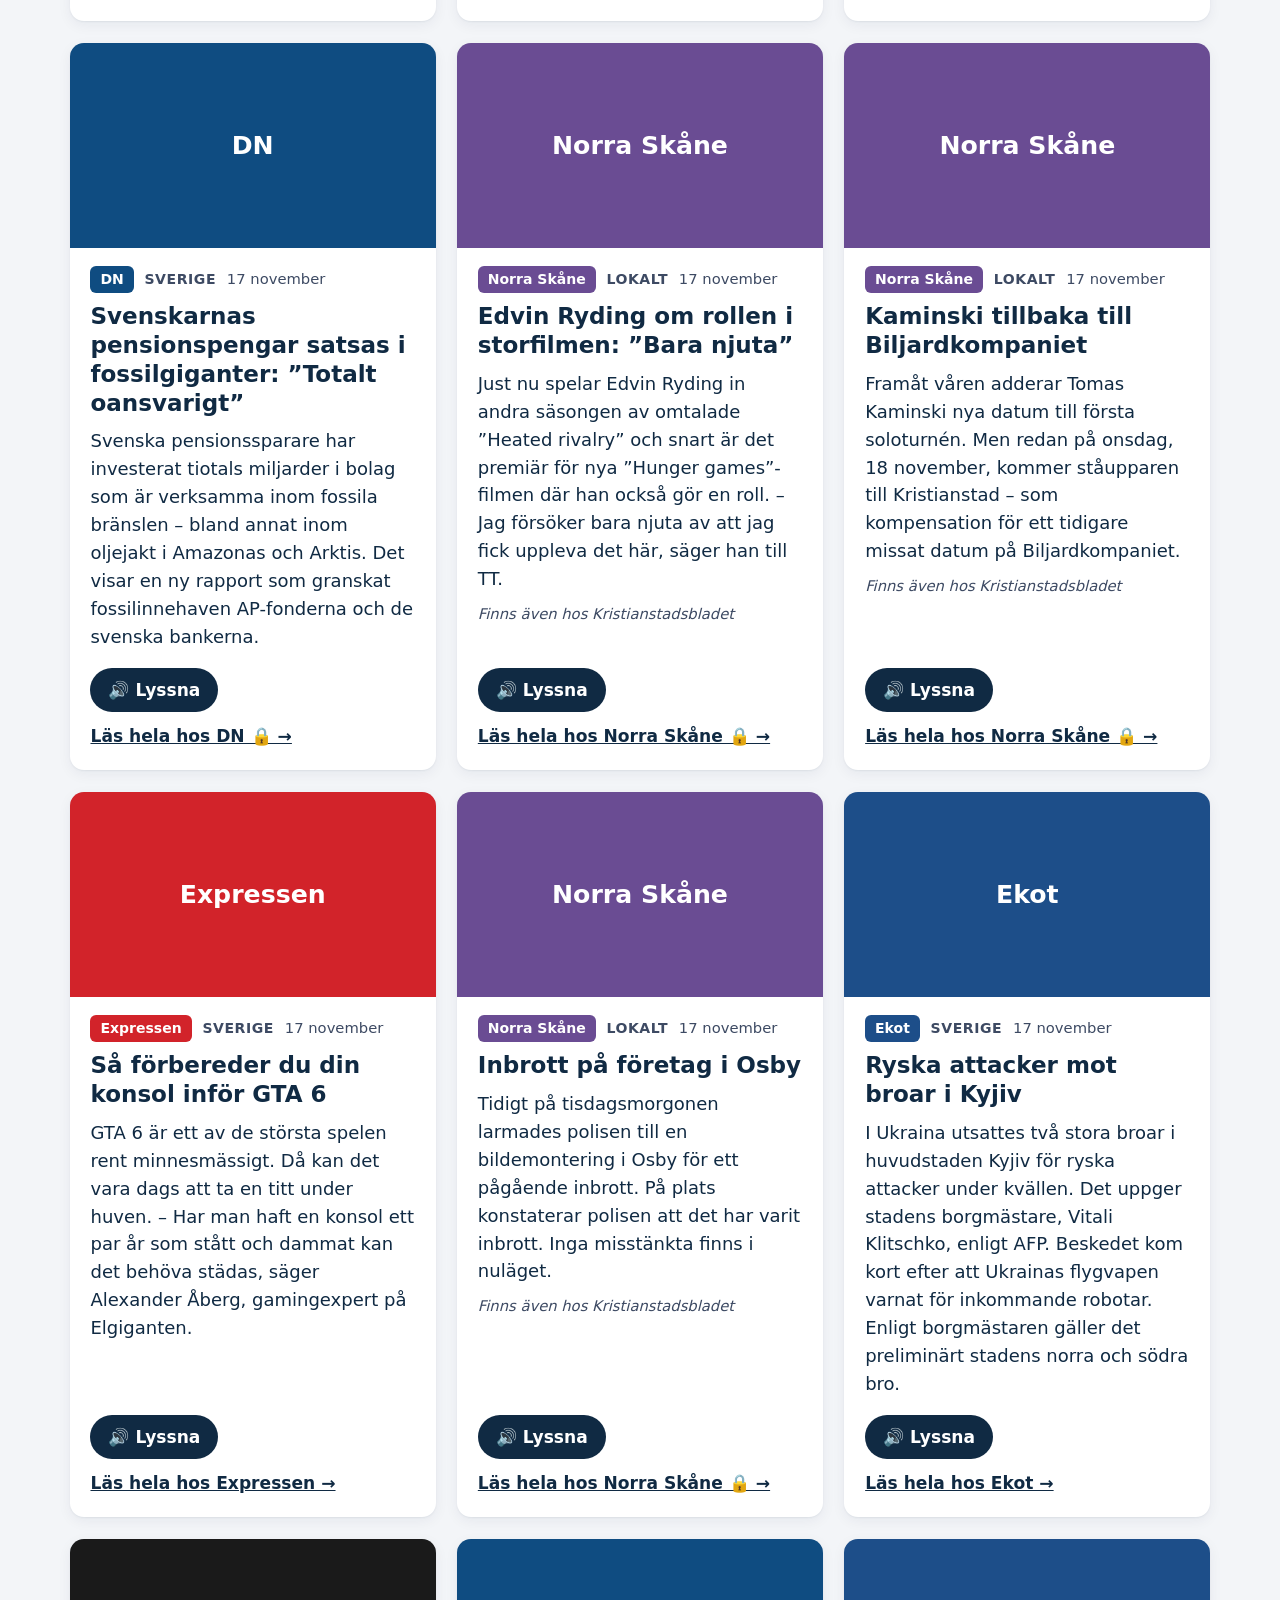
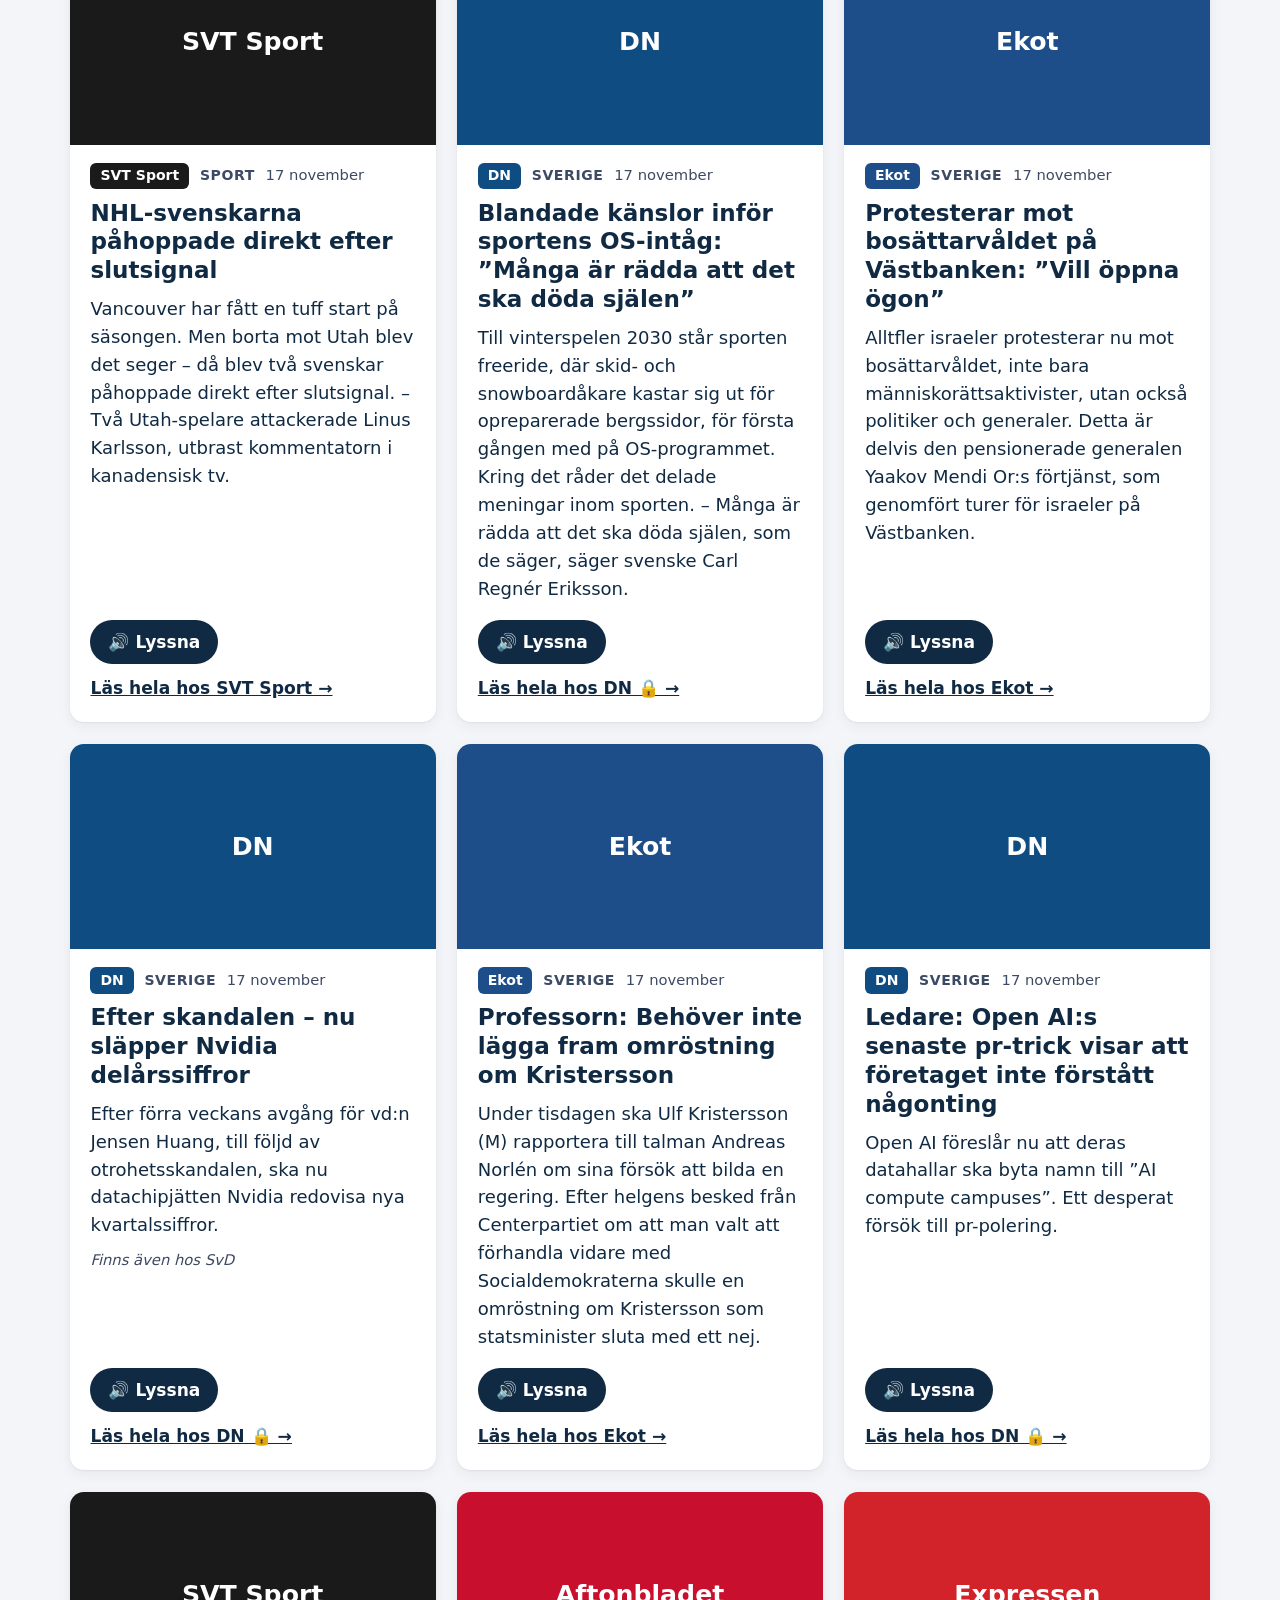
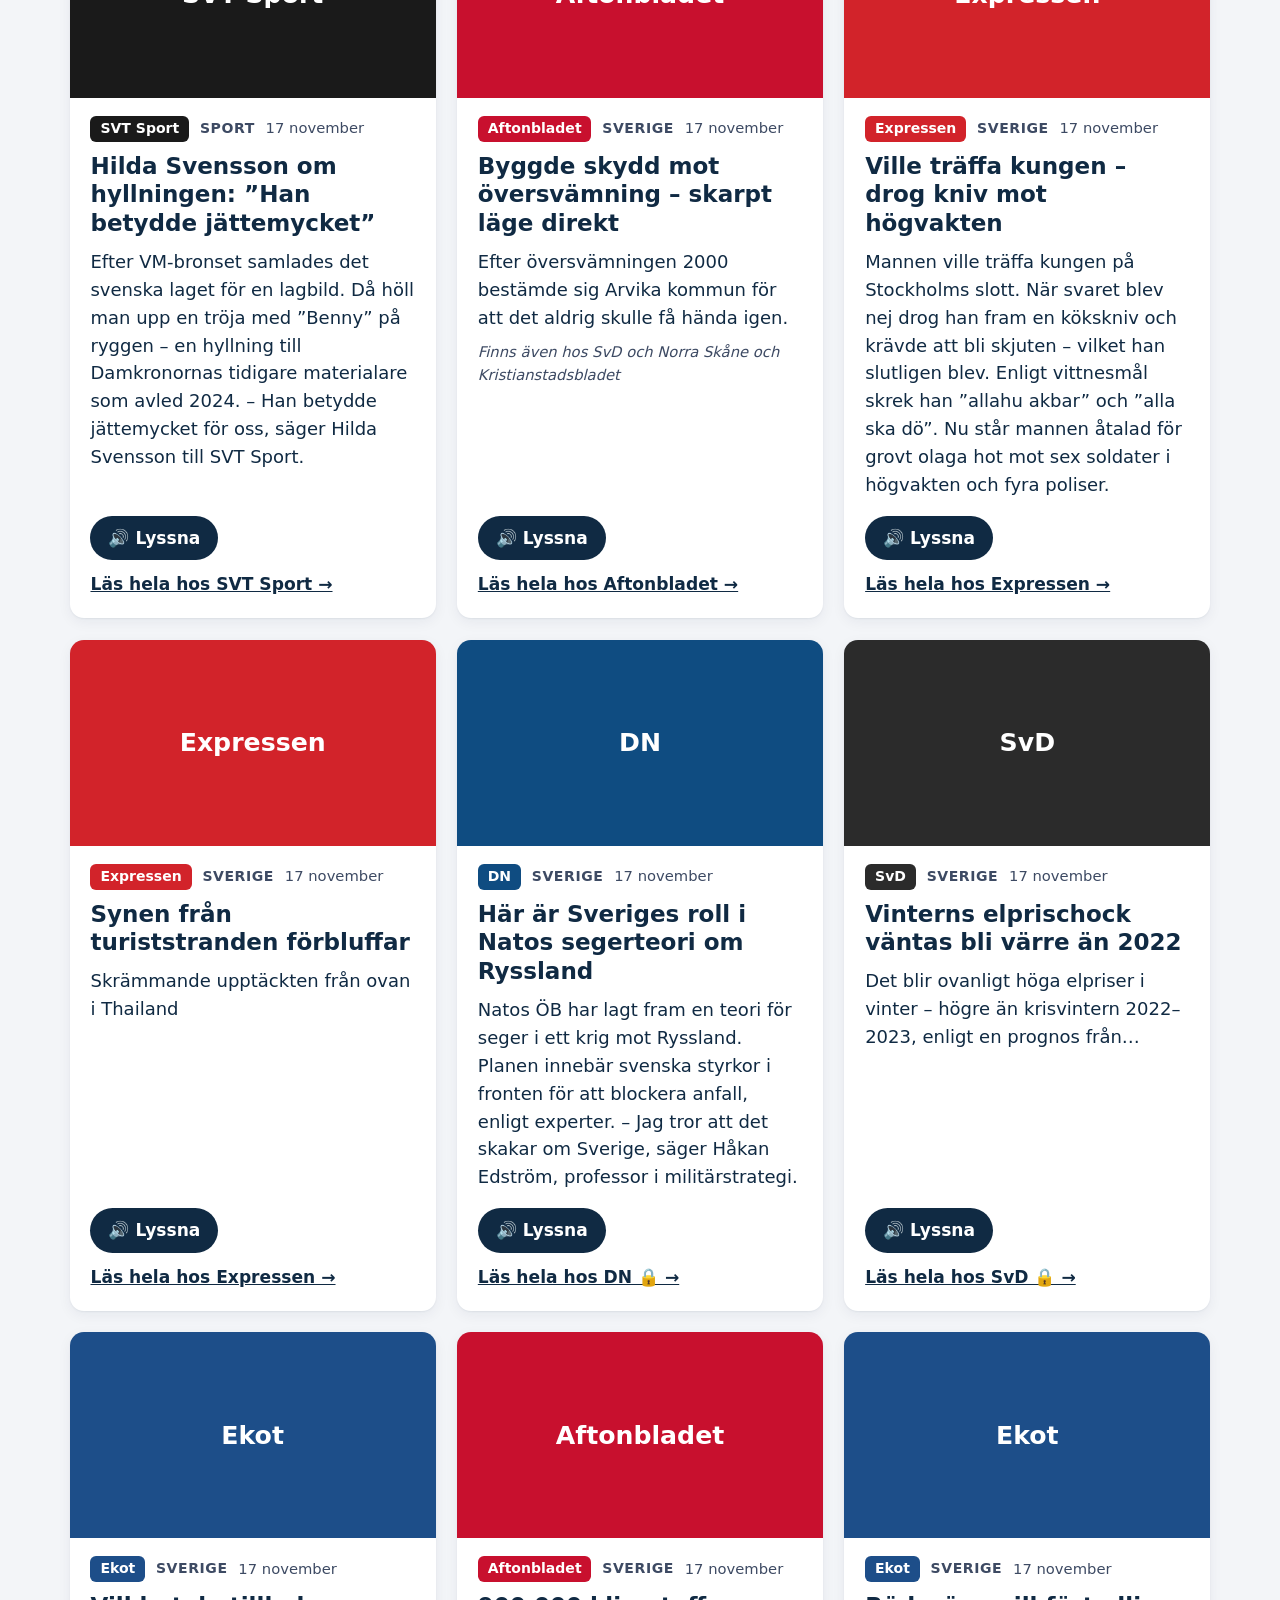
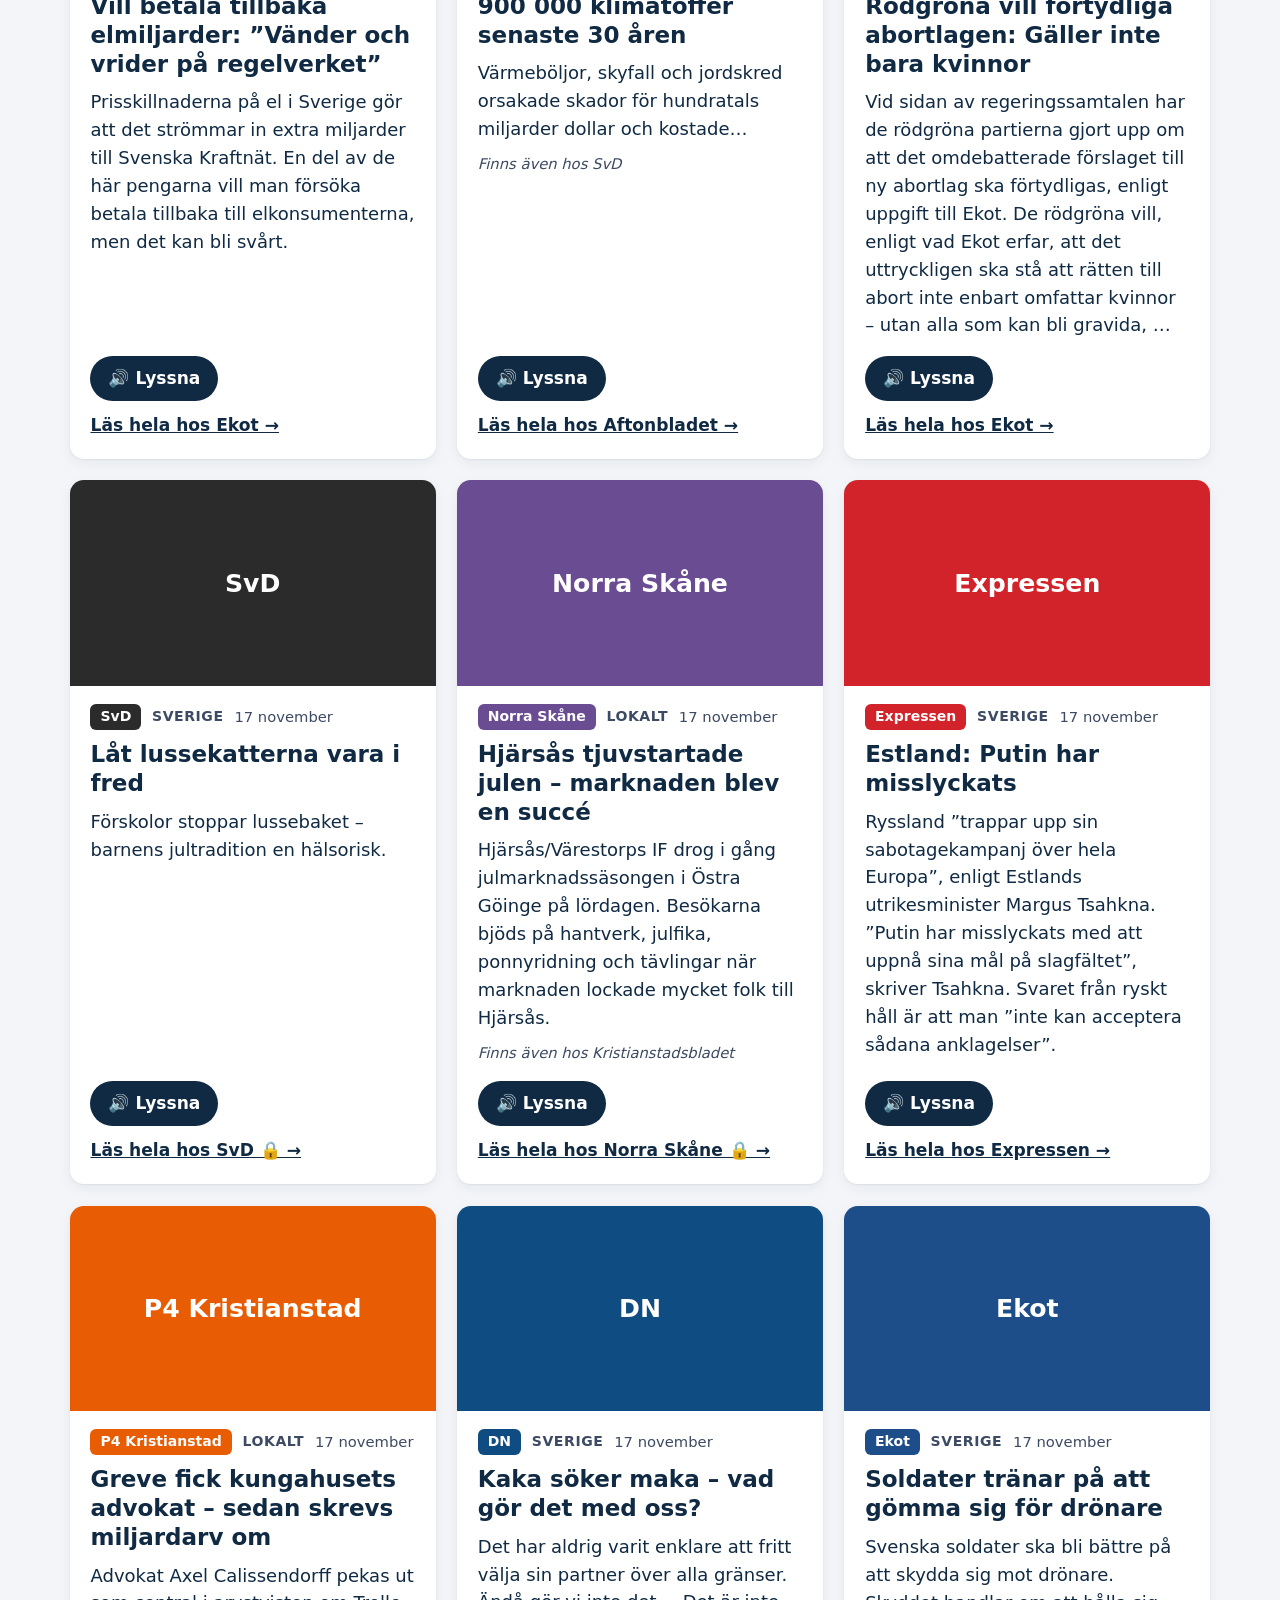
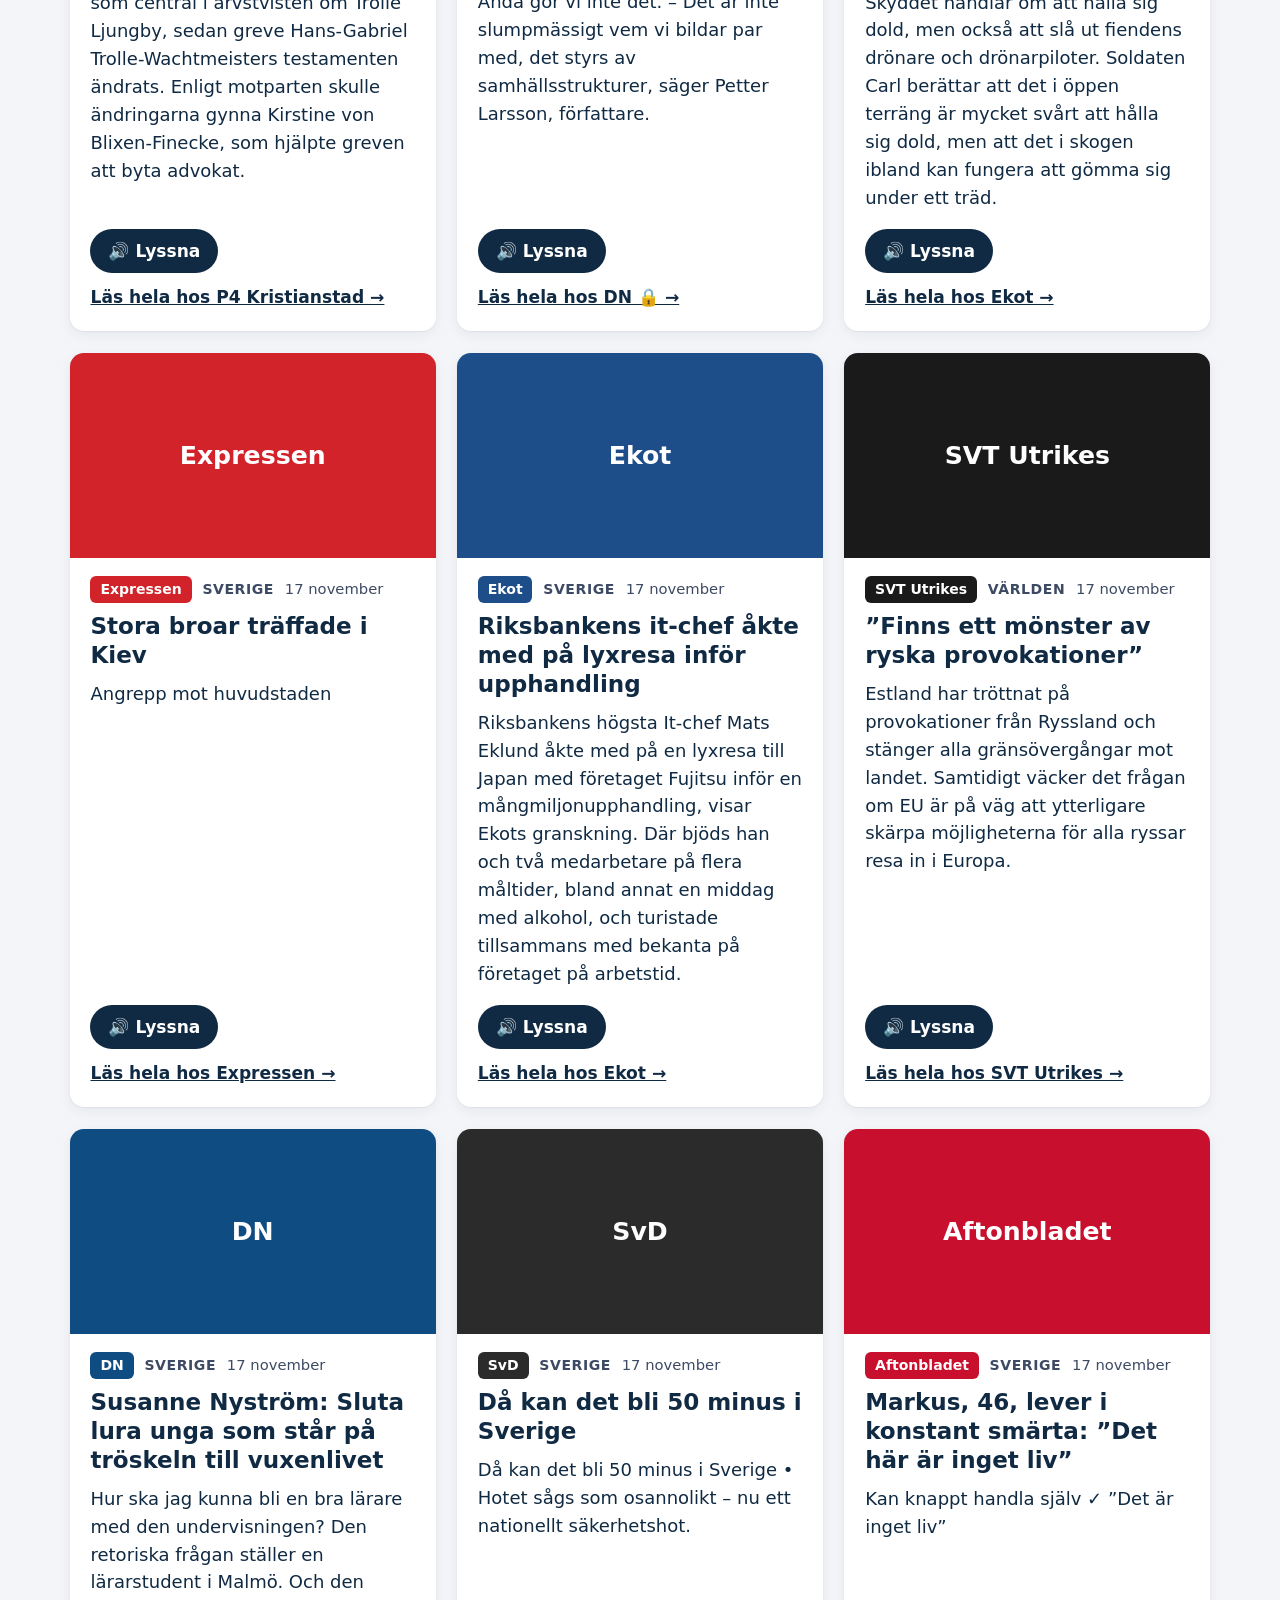
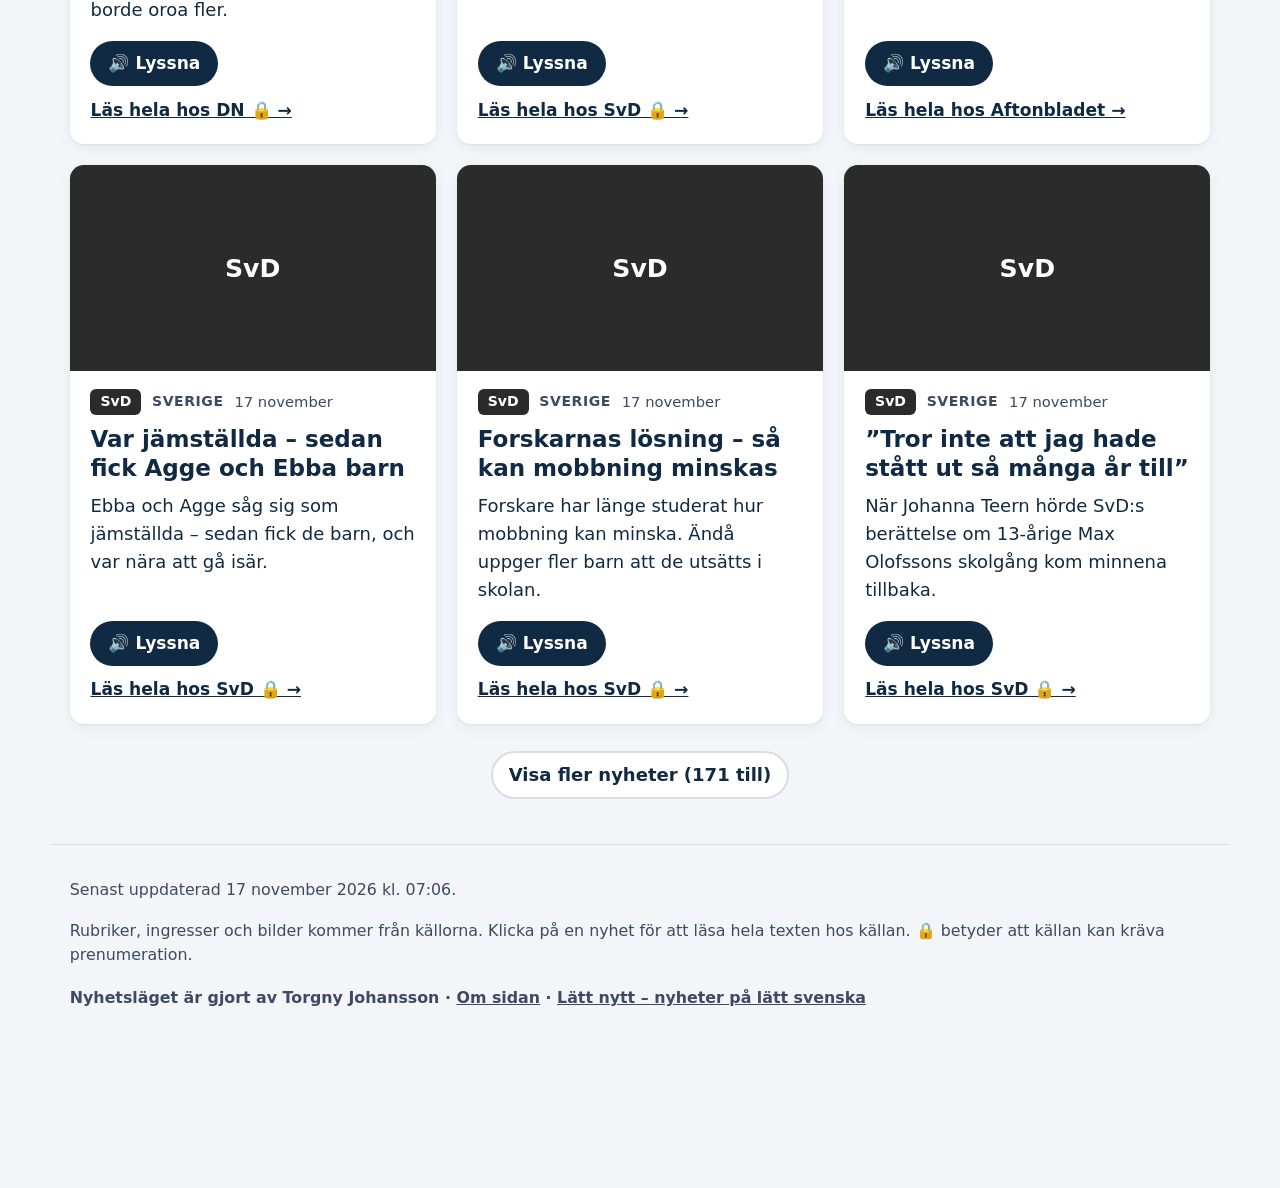
==== commit b043ffbe: "Börsrad och börssida med OMXS30, euro och dollar Co-Authored-By: Claude Opus 5.5 <noreply@anthropic." ====
--- a/index.html
+++ b/index.html
@@ -22,6 +22,8 @@
 </head>
 <body>
   <a class="skip" href="#news">Hoppa till nyheterna</a>
+
+  <div id="ticker" class="ticker" hidden aria-label="Börsen just nu"></div>
 
   <header class="top">
     <div class="wrap top-inner">
@@ -96,6 +98,8 @@
   </div>
 
   <script src="app.js?v=1"></script>
+  <script src="market.js?v=1"></script>
+  <script>Market.ticker(document.getElementById("ticker"));</script>
 
   <!-- Besöksräknare (GoatCounter): inga cookies, inga personuppgifter.
        Statistiken finns på https://nyhetslaget.goatcounter.com -->
--- a/style.css
+++ b/style.css
@@ -154,3 +154,34 @@
 .also { margin: 0; font-size: .82rem; color: var(--ink-soft); font-style: italic; }
 .sister { margin: .5rem 0 0; font-size: .92rem; }
 .sister a { color: #fff; font-weight: 600; text-decoration: underline; text-underline-offset: 3px; }
+
+/* Börsen */
+.ticker { background: #0a1c2e; color: #e6edf5; font-size: .85rem; }
+.ticker-inner { display: flex; gap: 1.2rem; align-items: center; flex-wrap: nowrap; overflow-x: auto; white-space: nowrap; scrollbar-width: none; padding-top: .4rem; padding-bottom: .4rem; }
+.ticker-inner::-webkit-scrollbar { display: none; }
+.tk b { font-weight: 700; margin-right: .2rem; }
+.tk-more { margin-left: auto; color: #fff; font-weight: 600; }
+.chg { font-weight: 700; white-space: nowrap; }
+.ticker .chg.up { color: #5fd38d; } .ticker .chg.down { color: #ff8a80; } .ticker .chg.neutral, .ticker .chg.flat { color: #c9d4e0; }
+.mk-grid { display: grid; grid-template-columns: repeat(auto-fit, minmax(min(100%, 420px), 1fr)); gap: 1.2rem; margin: 1.5rem 0 1rem; }
+.mk-card { background: #fff; border-radius: 14px; padding: 1.3rem 1.4rem; box-shadow: 0 4px 14px rgba(16,42,67,.08); }
+.mk-main { grid-column: 1 / -1; }
+.mk-card h2 { margin: 0; font-size: 1.25rem; }
+.mk-card .sub { display: block; font-size: .85rem; font-weight: 500; color: var(--ink-soft); }
+.big { font-size: 2.1rem; font-weight: 800; margin: .4rem 0 .2rem; display: flex; gap: .8rem; align-items: baseline; flex-wrap: wrap; }
+.big .chg { font-size: 1.1rem; }
+.mk-card .chg.up { color: #1a7f37; } .mk-card .chg.down { color: #b42318; } .mk-card .chg.neutral, .mk-card .chg.flat { color: var(--ink-soft); }
+.chart { position: relative; margin-top: .6rem; }
+.chart svg { width: 100%; height: auto; display: block; touch-action: pan-y; }
+.chart .line { fill: none; stroke: var(--ink); stroke-width: 2; stroke-linejoin: round; stroke-linecap: round; }
+.chart .end { fill: var(--ink); stroke: #fff; stroke-width: 2; }
+.chart .grid { stroke: #e3e8ef; stroke-width: 1; }
+.chart .ax { font-size: 11px; fill: #5b6b80; }
+.chart .cross { stroke: #8a99ab; stroke-width: 1; stroke-dasharray: 3 3; }
+.chart .dot { fill: #fff; stroke: var(--ink); stroke-width: 2; }
+.chart .tip { position: absolute; top: 0; transform: translateX(-50%); background: var(--ink); color: #fff; font-size: .8rem; padding: .35rem .55rem; border-radius: 8px; pointer-events: none; white-space: nowrap; text-align: center; }
+.mk-note { margin-bottom: 2rem; }
+.chart [hidden] { display: none; }
+.ticker-link { color: inherit; text-decoration: none; display: block; }
+.ticker-link:hover .tk-more { text-decoration: underline; }
+.tk-more { text-decoration: none; }
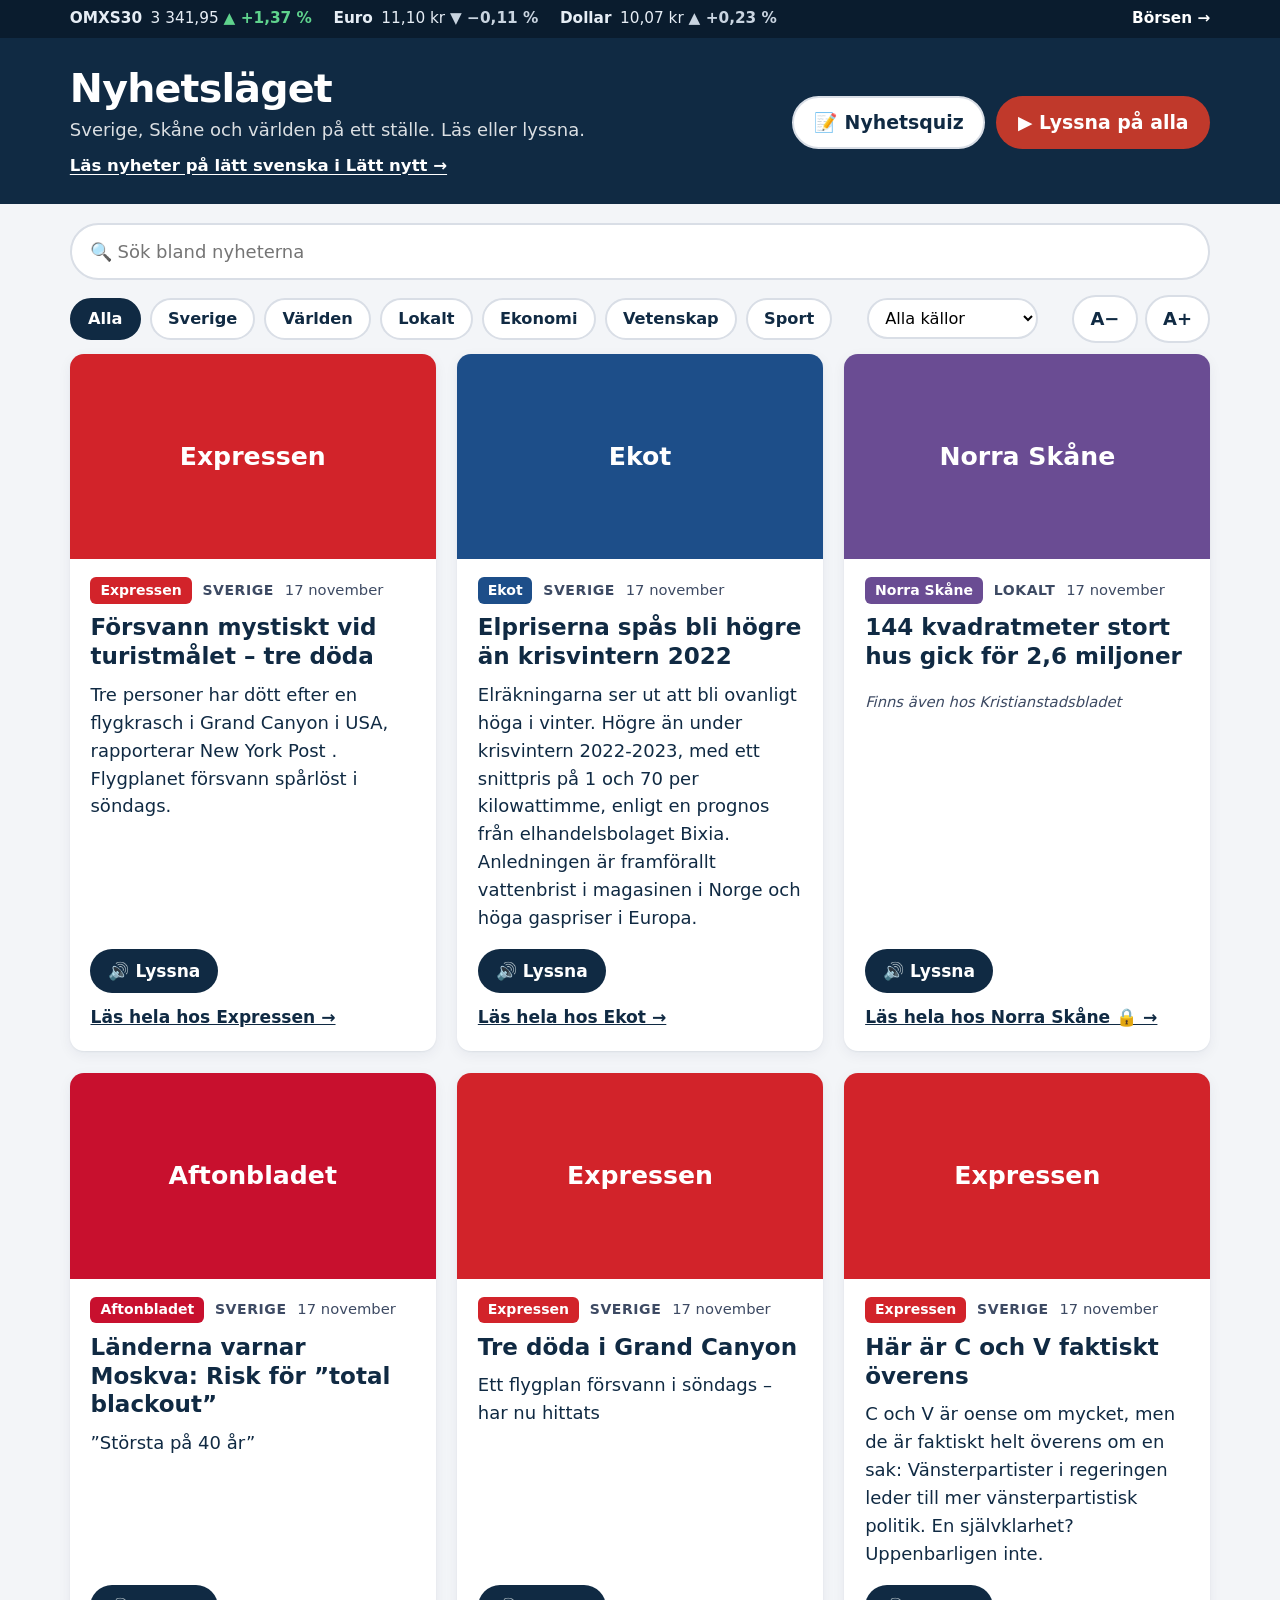
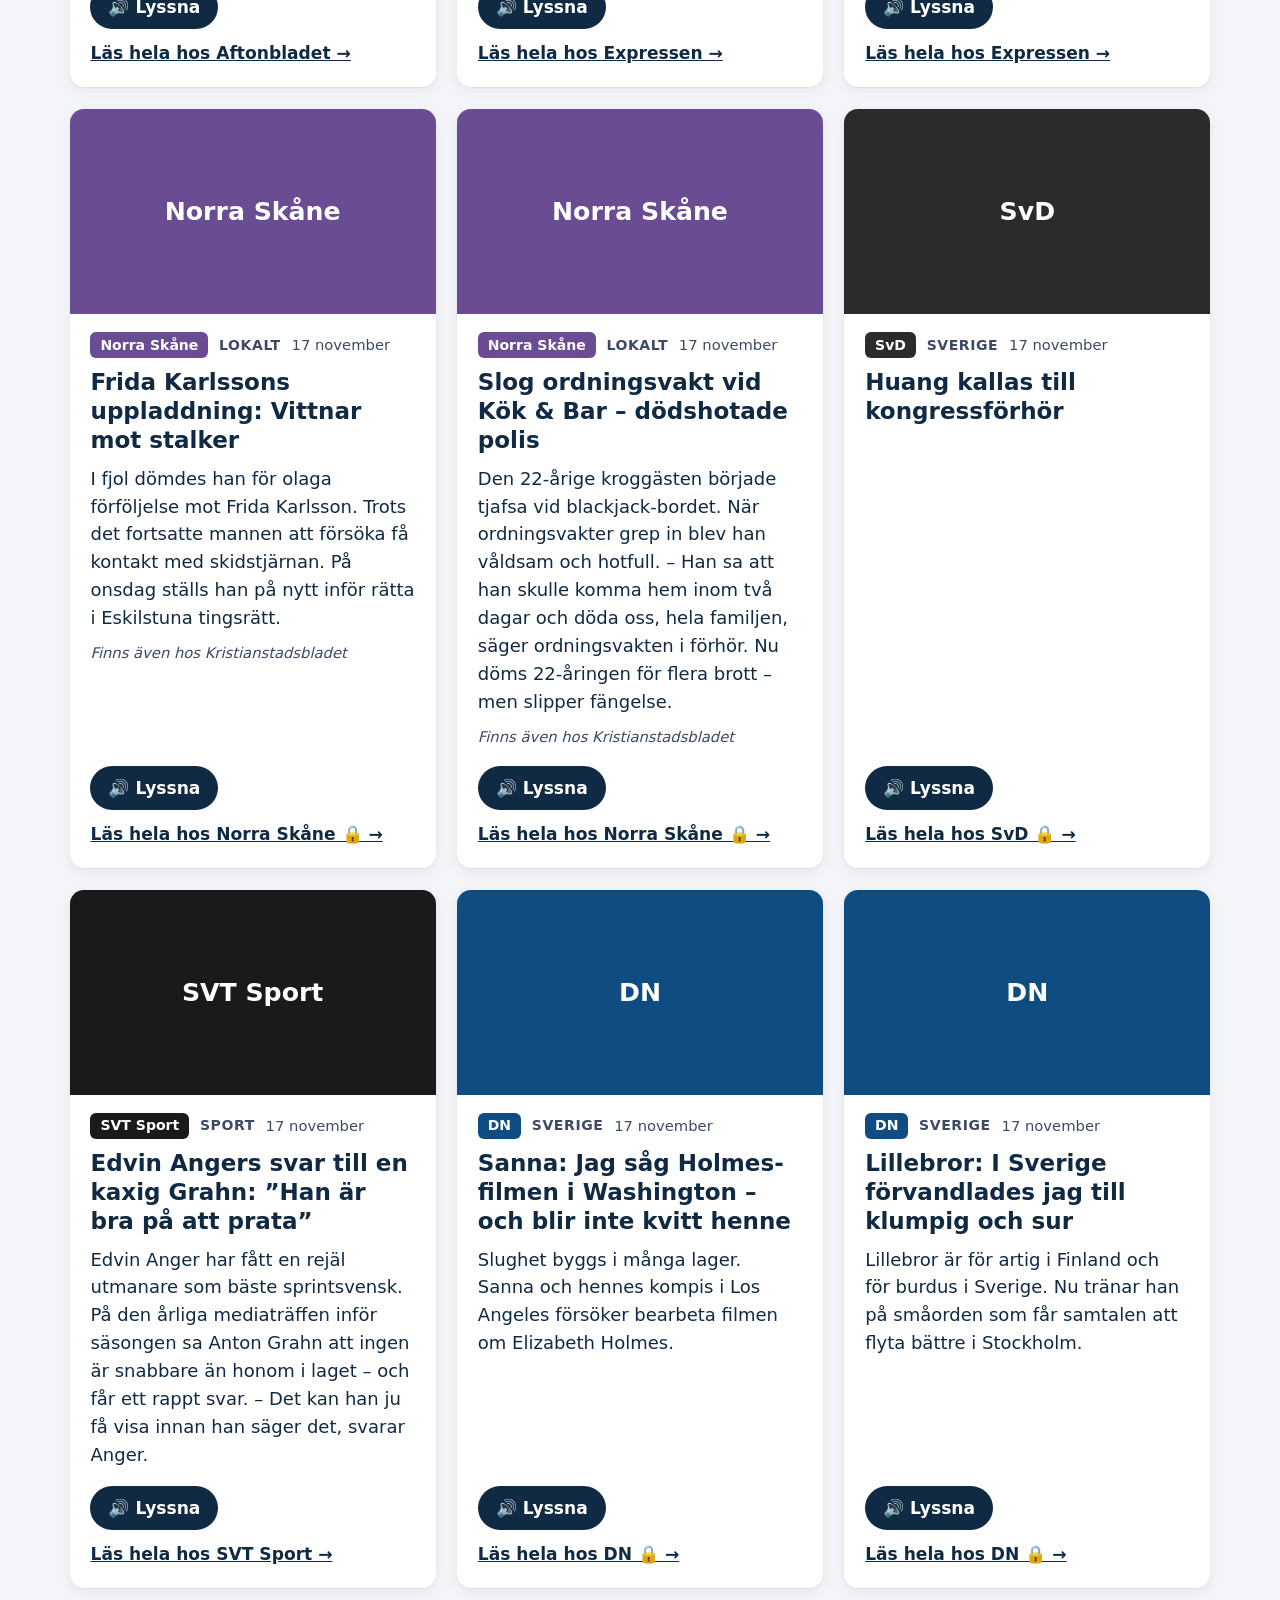
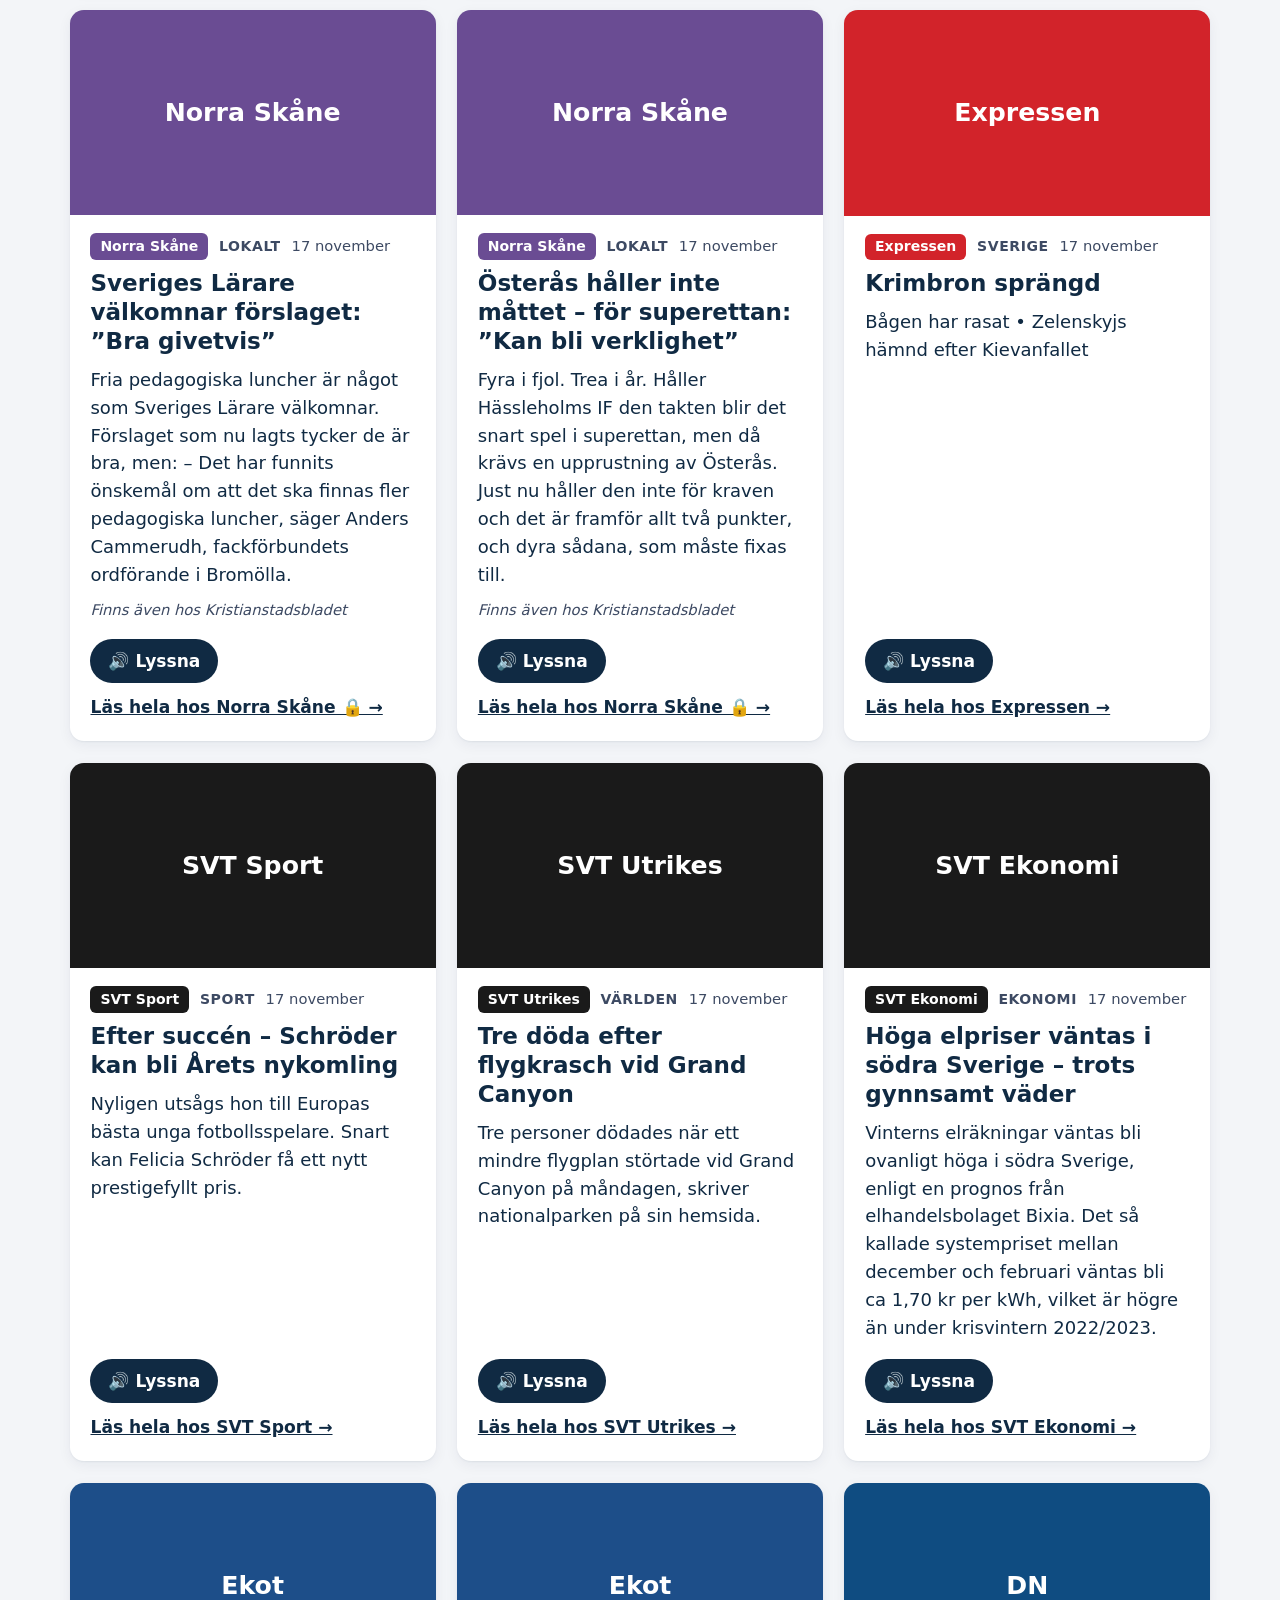
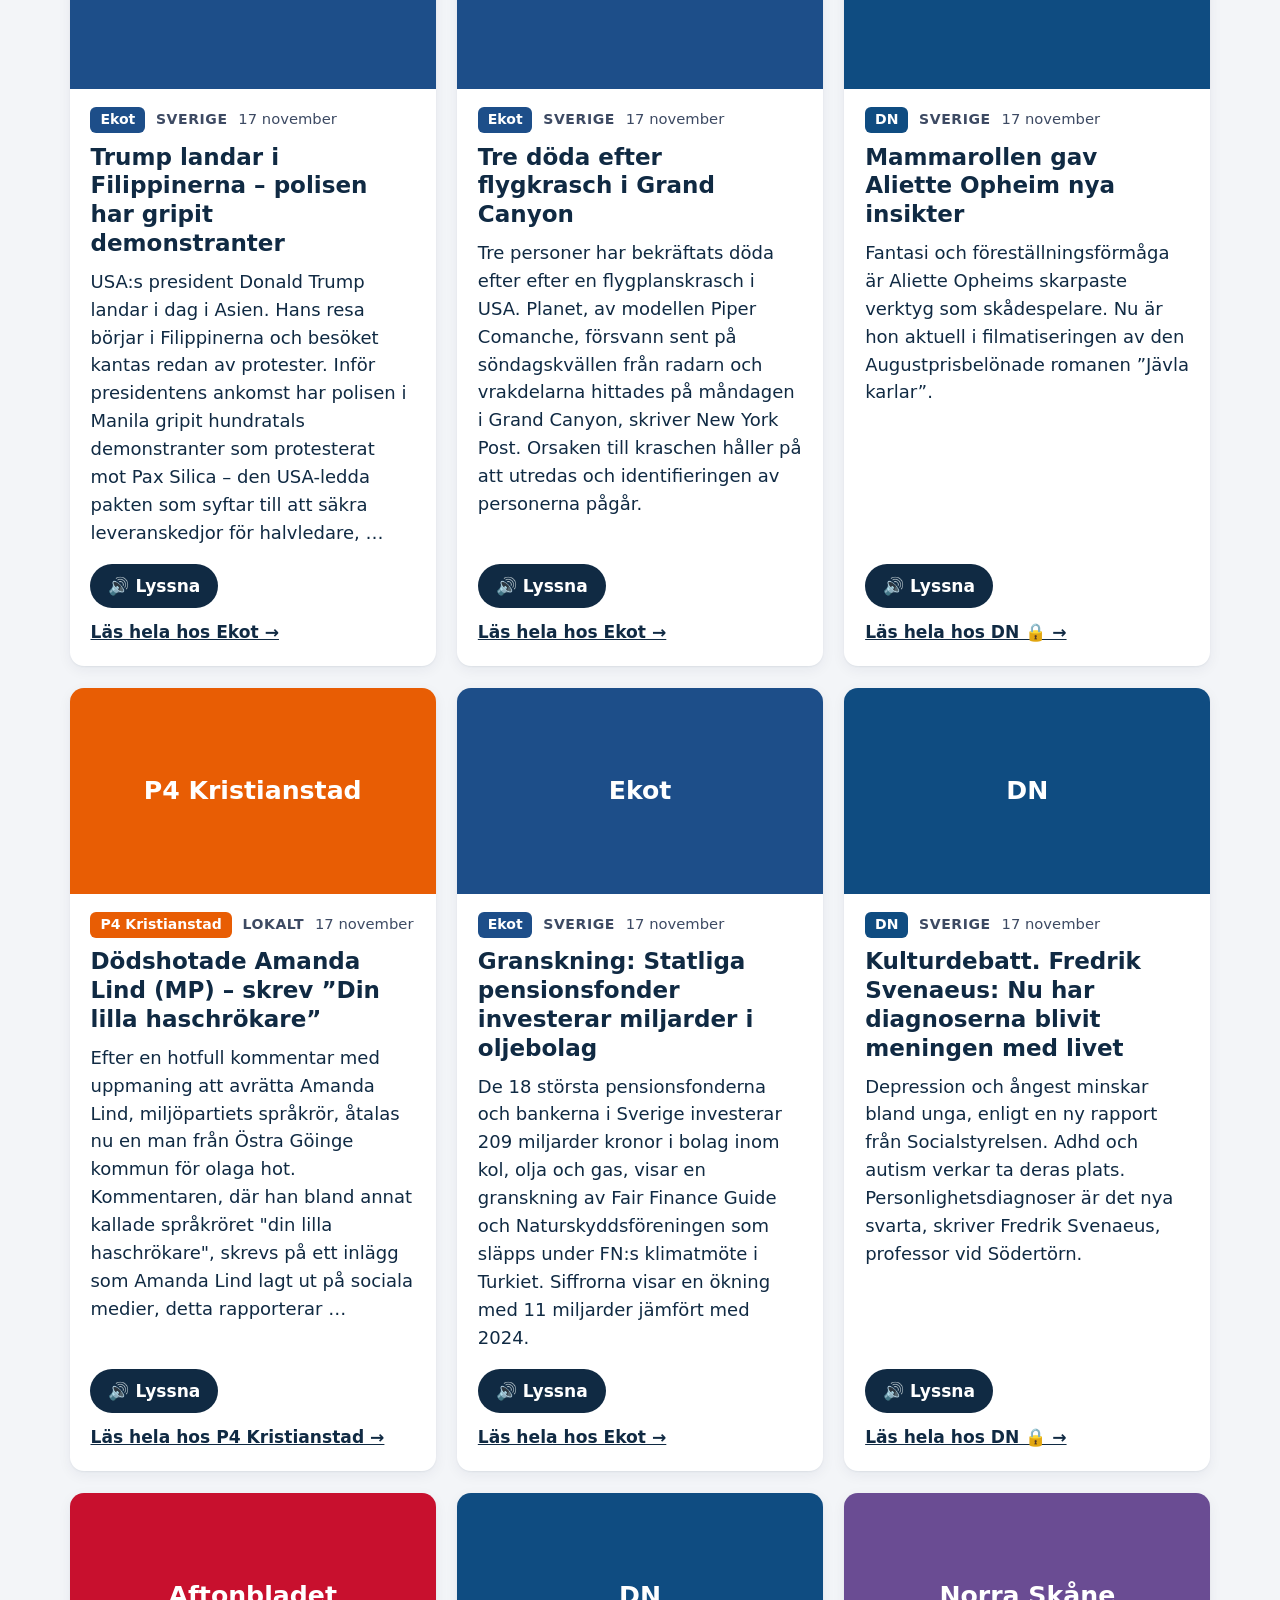
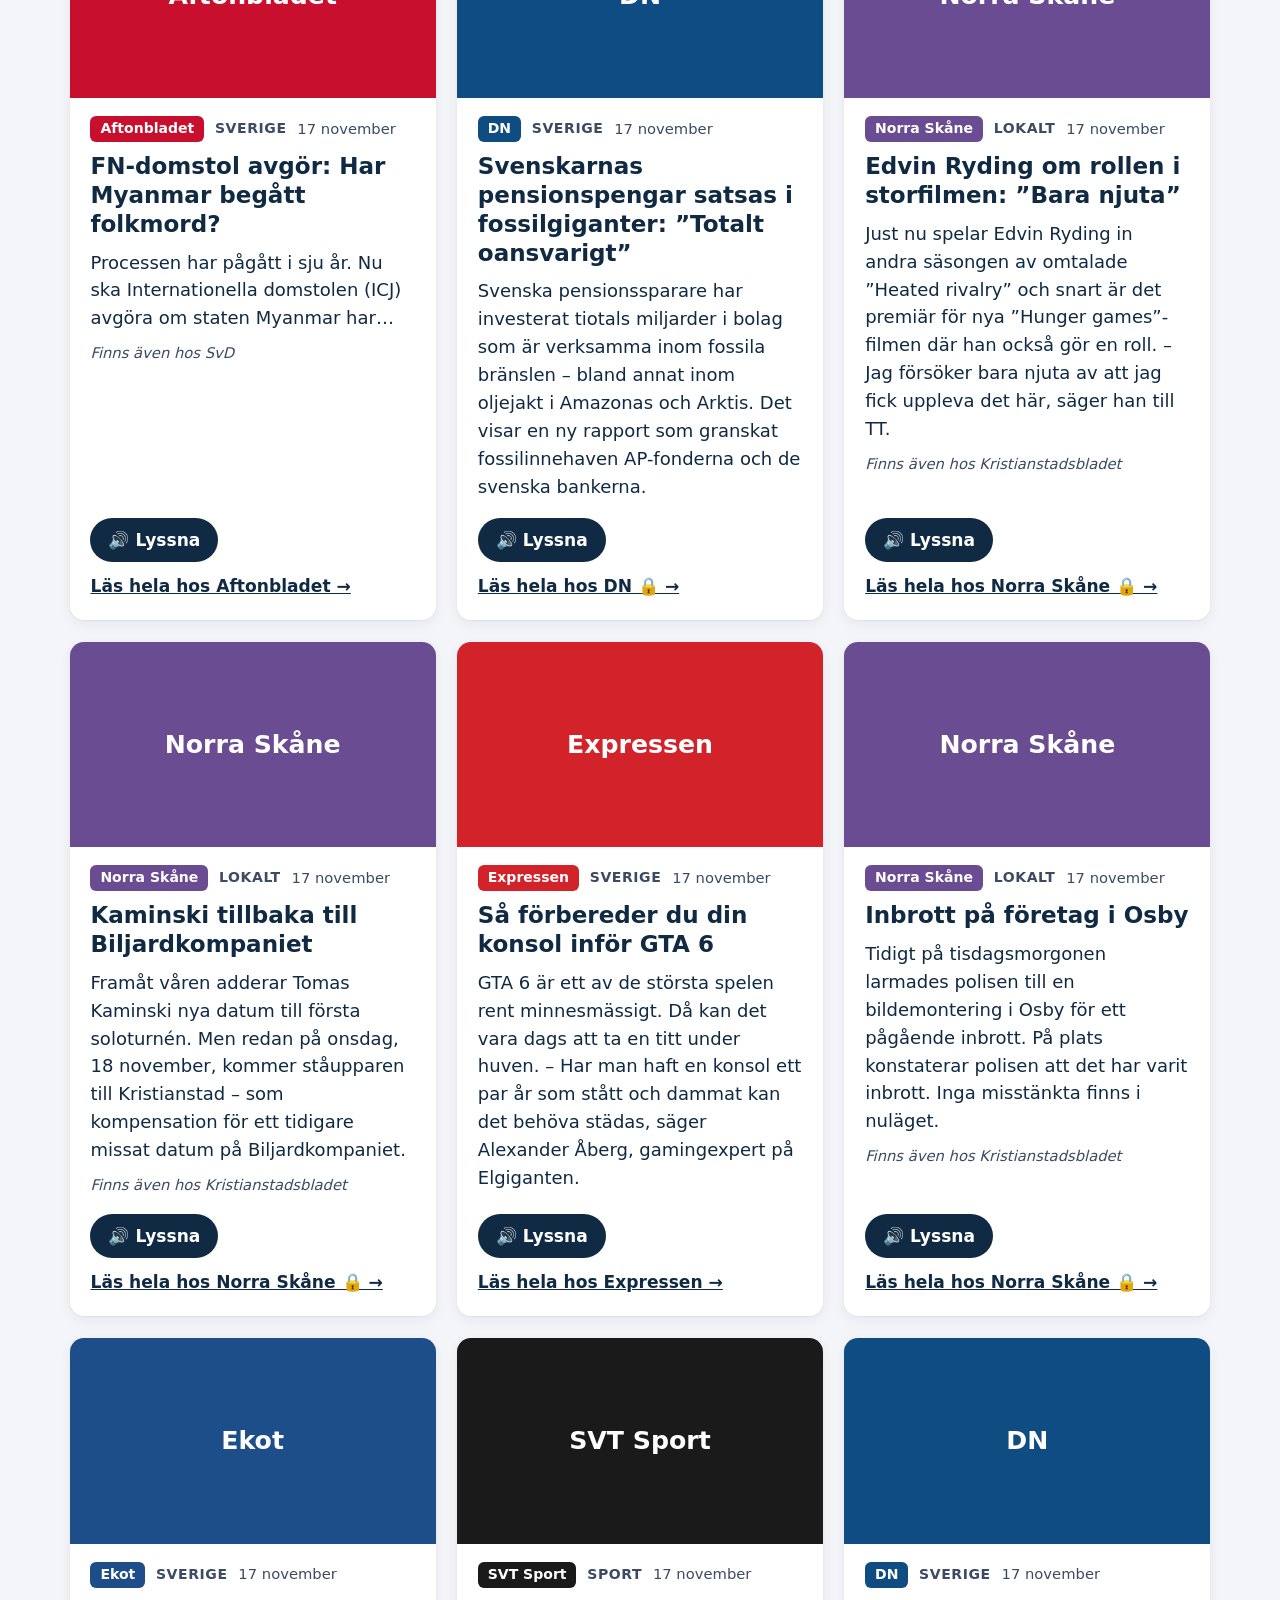
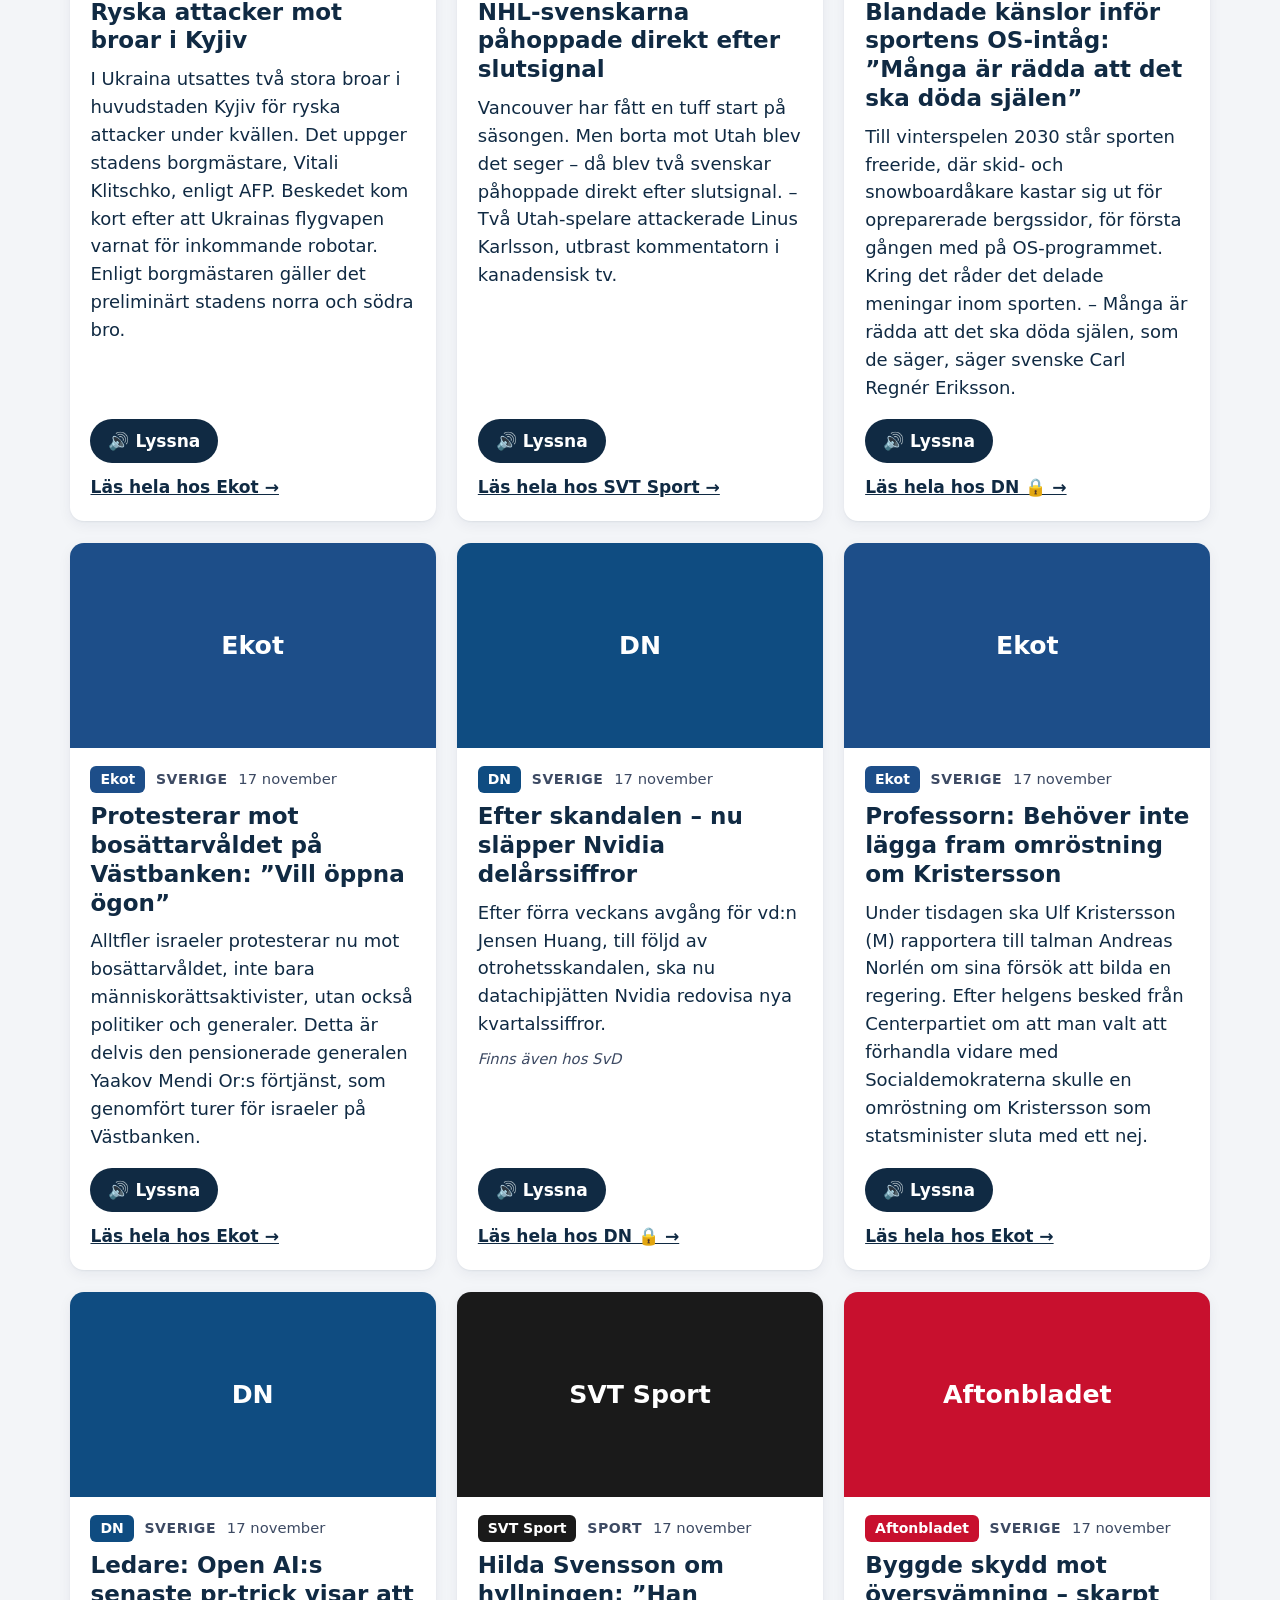
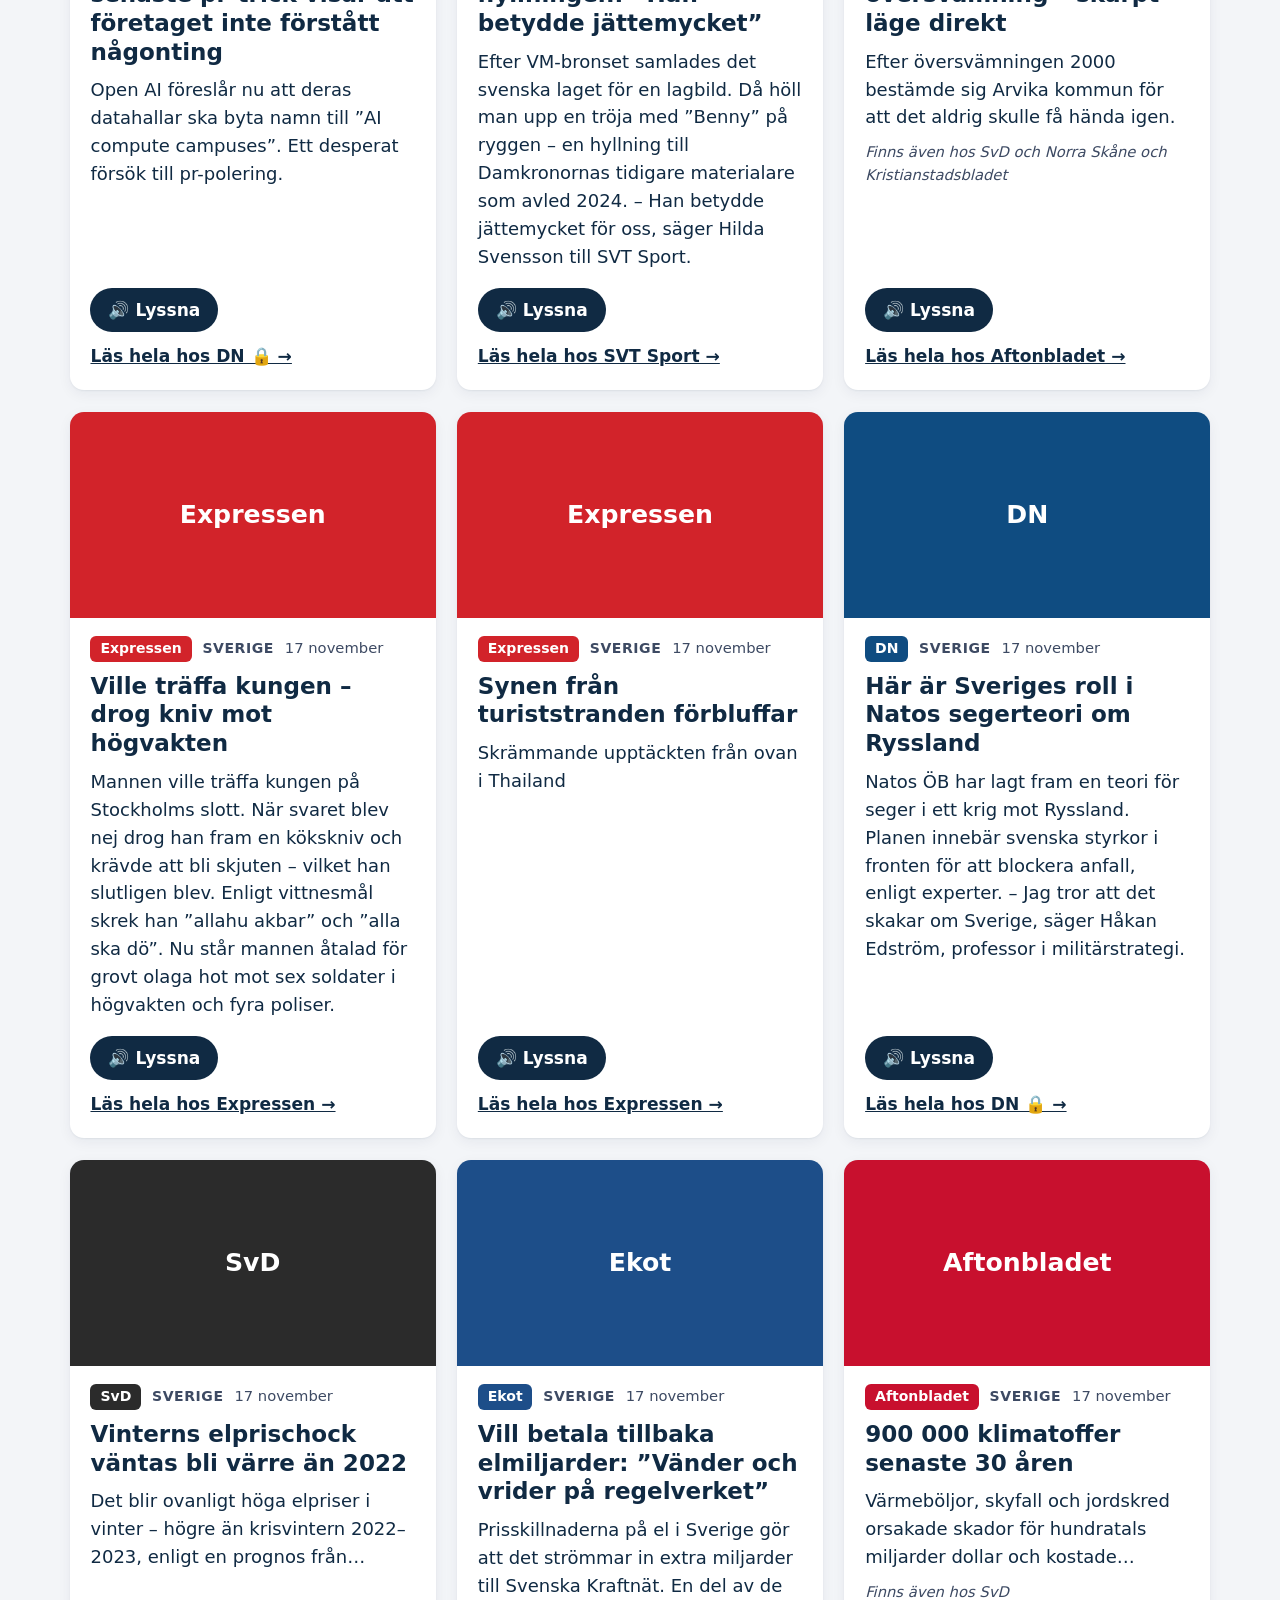
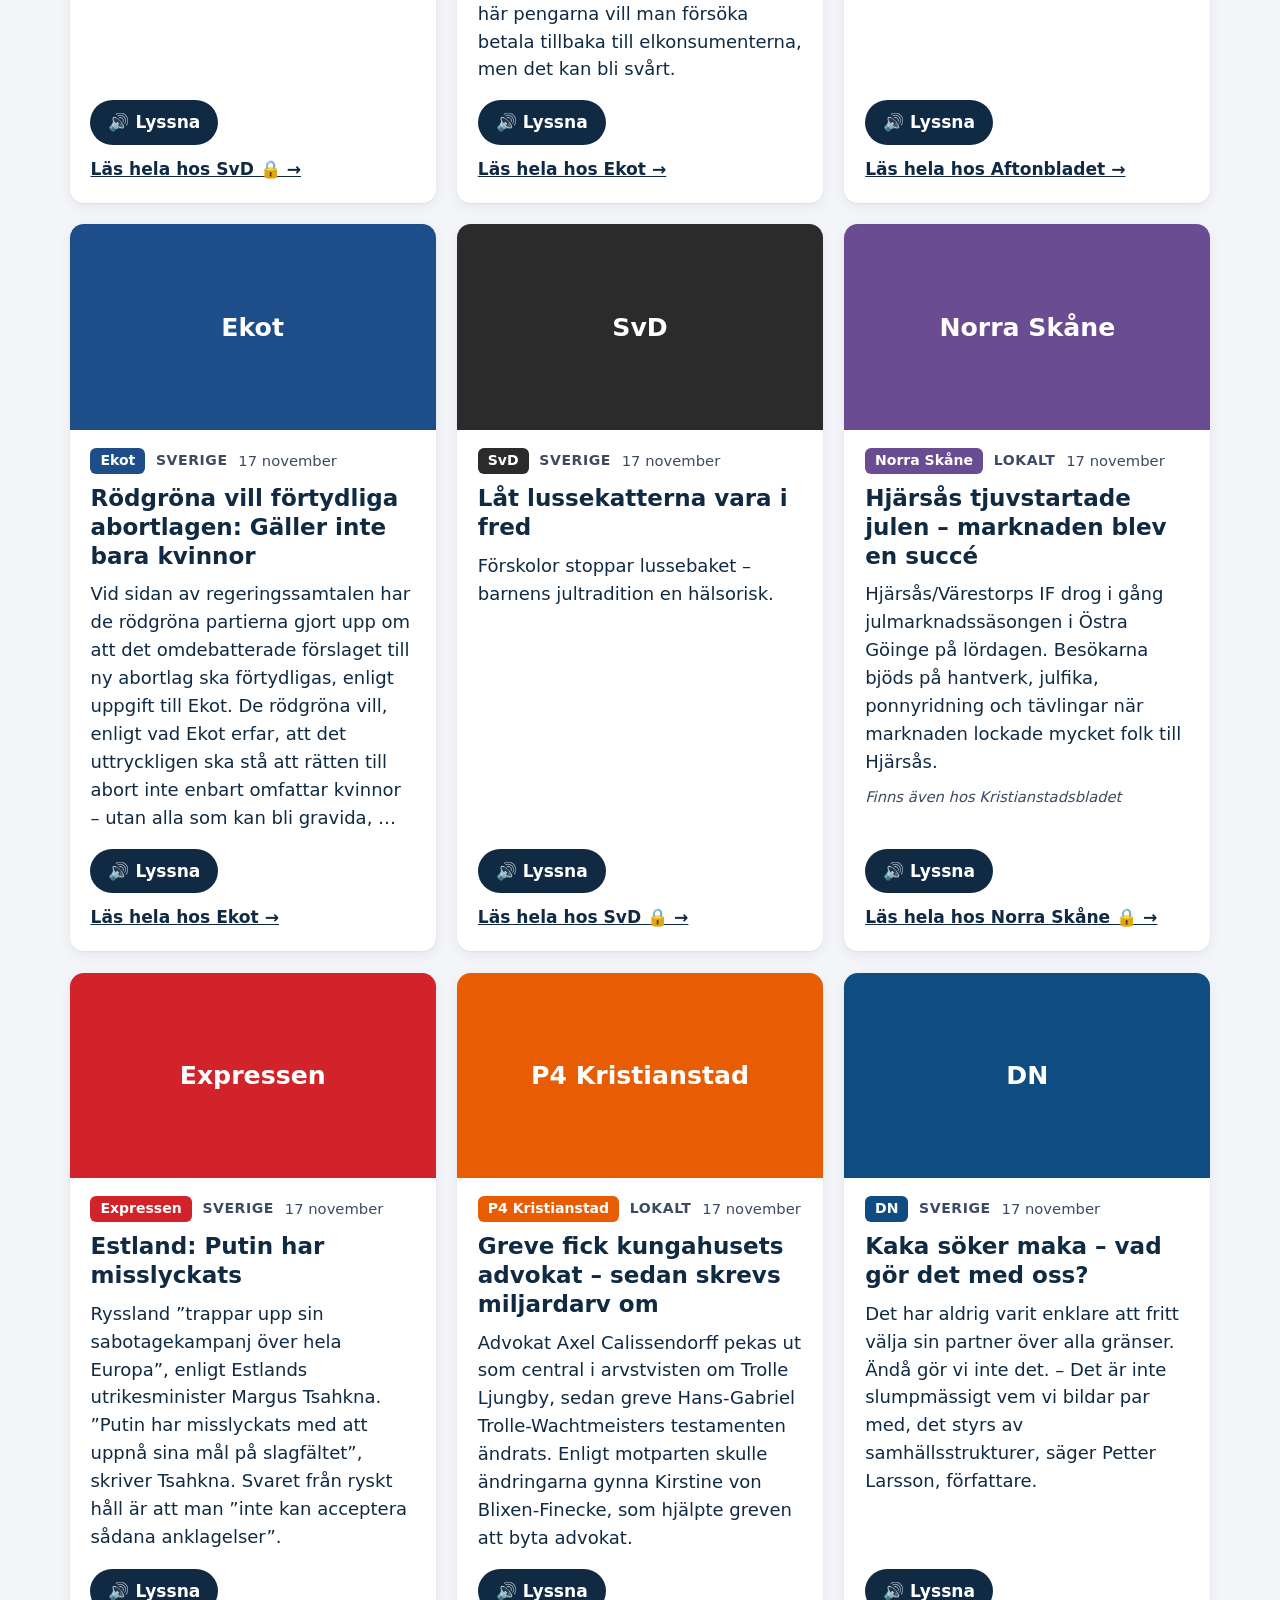
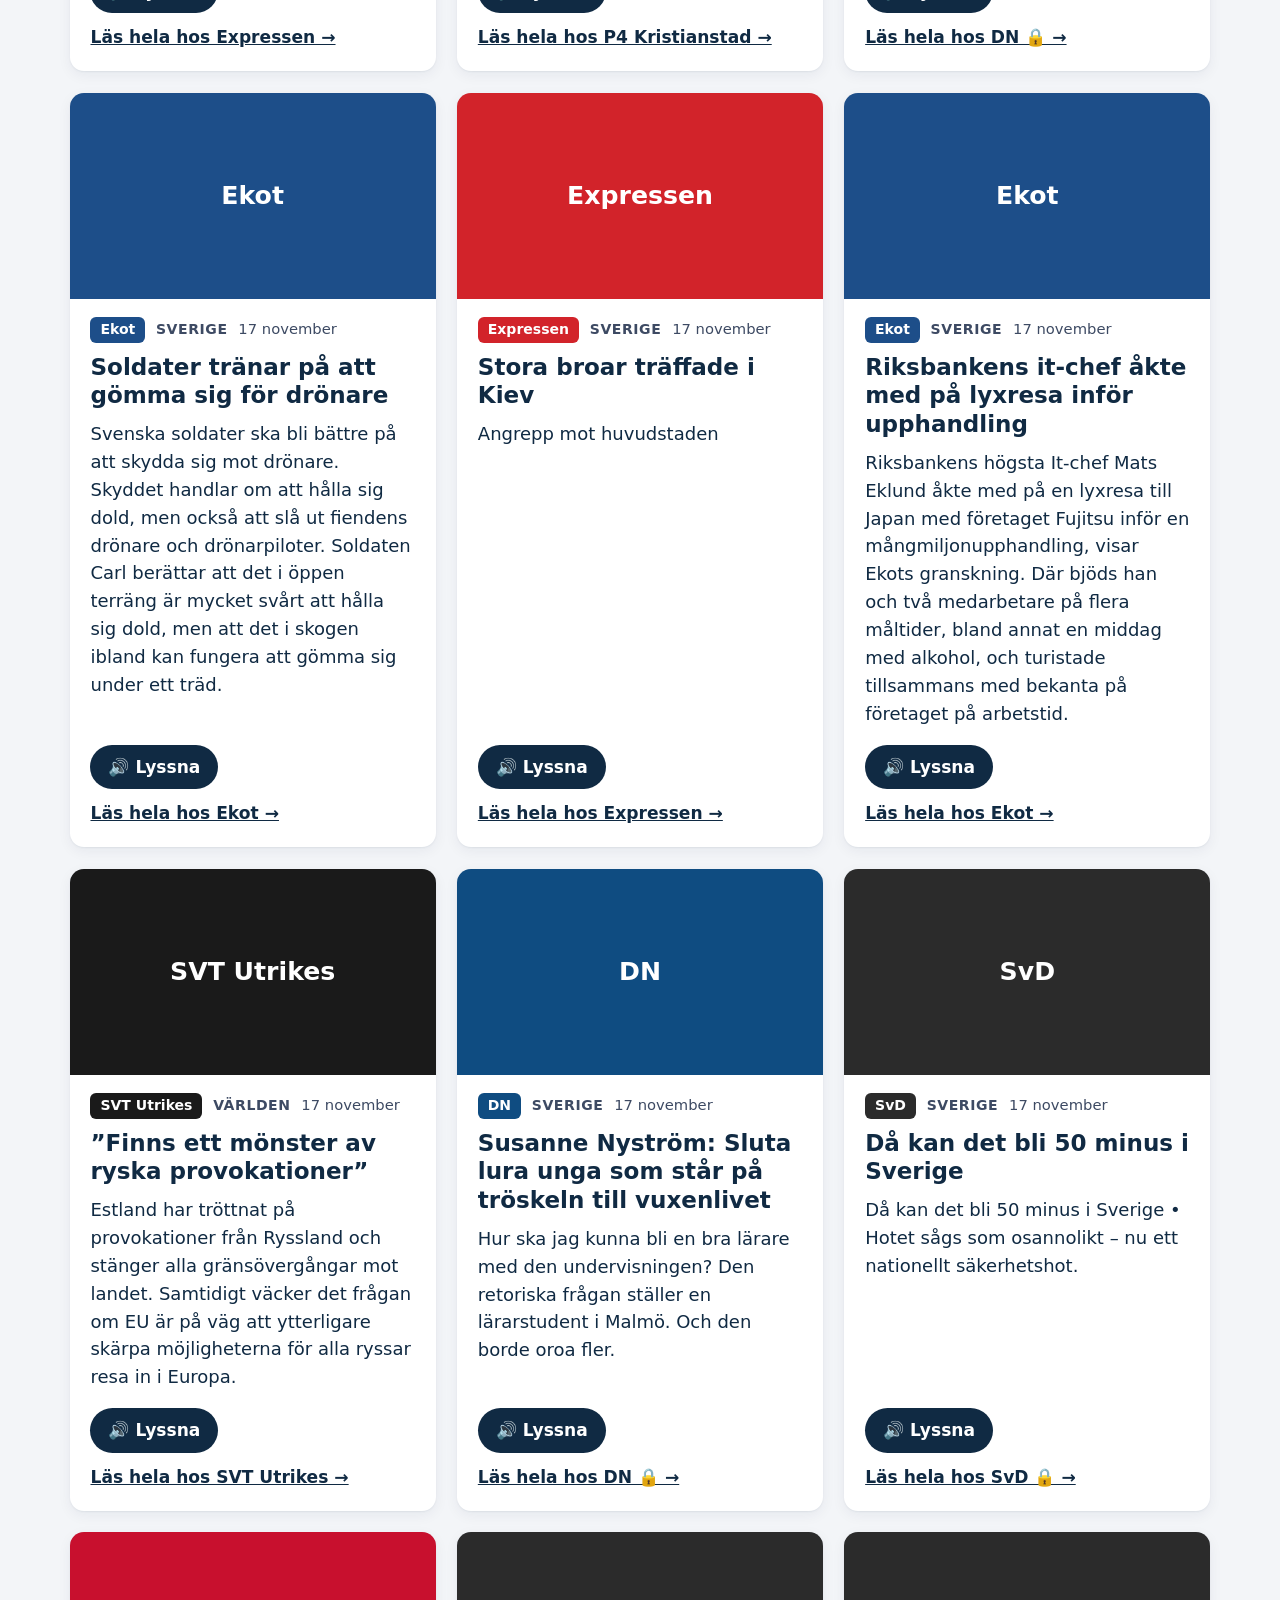
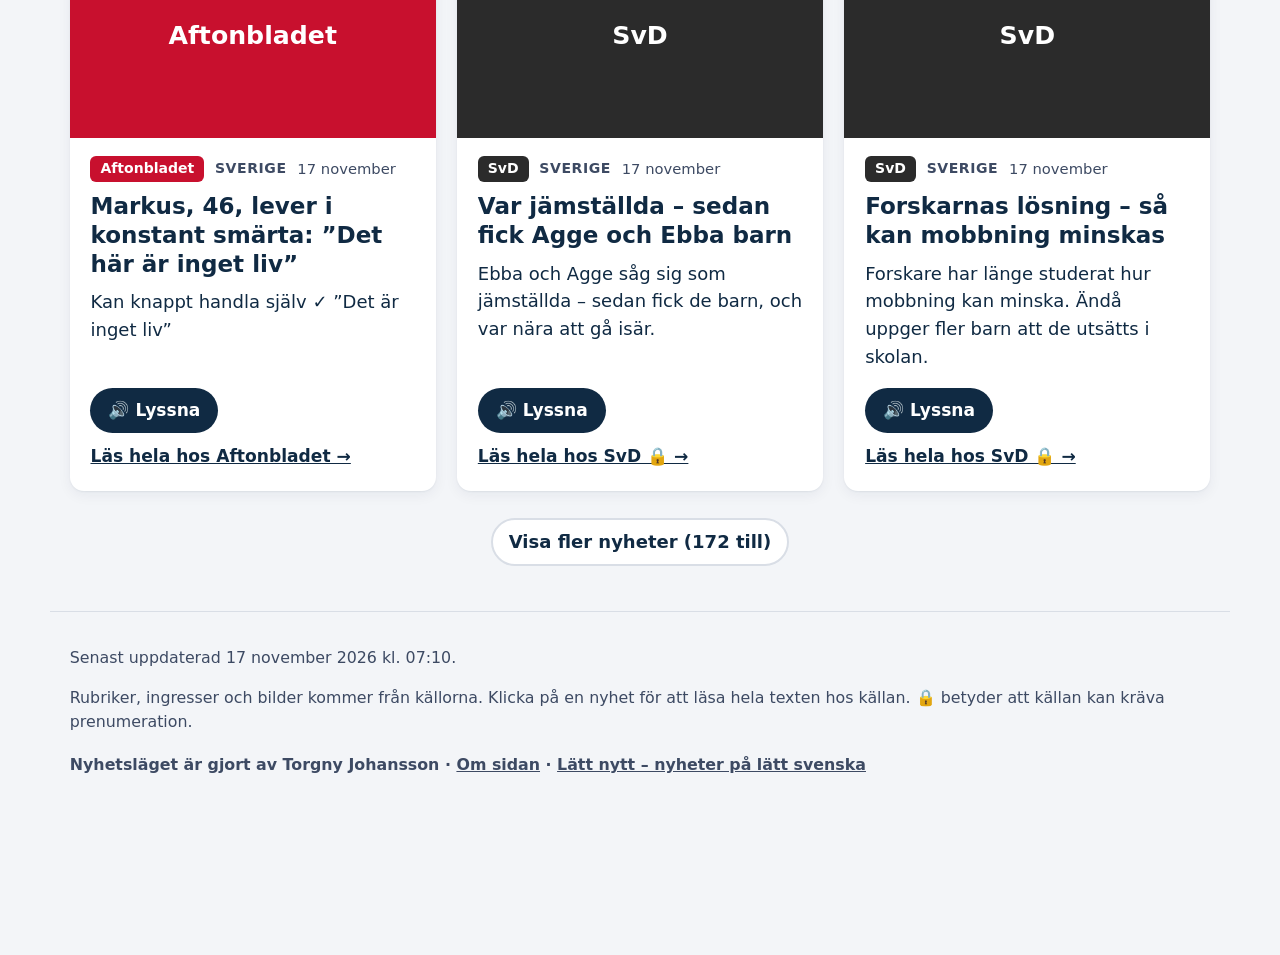
==== commit b1c646d7: "Väder: Hässleholm som standard, sök valfri ort, 7-dagarsprognos Co-Authored-By: Claude Opus 5.5 <nor" ====
--- a/index.html
+++ b/index.html
@@ -23,7 +23,12 @@
 <body>
   <a class="skip" href="#news">Hoppa till nyheterna</a>
 
-  <div id="ticker" class="ticker" hidden aria-label="Börsen just nu"></div>
+  <div class="ticker" aria-label="Väder och börs just nu">
+    <div class="wrap ticker-inner">
+      <a id="wxChip" class="tk-wx" href="vader.html" hidden></a>
+      <a id="mkChip" class="ticker-link" href="borsen.html" hidden></a>
+    </div>
+  </div>
 
   <header class="top">
     <div class="wrap top-inner">
@@ -99,7 +104,11 @@
 
   <script src="app.js?v=1"></script>
   <script src="market.js?v=1"></script>
-  <script>Market.ticker(document.getElementById("ticker"));</script>
+  <script src="weather.js?v=1"></script>
+  <script>
+    Market.ticker(document.getElementById("mkChip"));
+    Weather.chip(document.getElementById("wxChip"));
+  </script>
 
   <!-- Besöksräknare (GoatCounter): inga cookies, inga personuppgifter.
        Statistiken finns på https://nyhetslaget.goatcounter.com -->
--- a/style.css
+++ b/style.css
@@ -182,6 +182,45 @@
 .chart .tip { position: absolute; top: 0; transform: translateX(-50%); background: var(--ink); color: #fff; font-size: .8rem; padding: .35rem .55rem; border-radius: 8px; pointer-events: none; white-space: nowrap; text-align: center; }
 .mk-note { margin-bottom: 2rem; }
 .chart [hidden] { display: none; }
-.ticker-link { color: inherit; text-decoration: none; display: block; }
+.ticker-link { color: inherit; text-decoration: none; display: flex; gap: 1.2rem; align-items: center; flex: 1; }
+.ticker-link[hidden], .tk-wx[hidden] { display: none; }
 .ticker-link:hover .tk-more { text-decoration: underline; }
 .tk-more { text-decoration: none; }
+
+/* Väder */
+.tk-wx { color: #fff; text-decoration: none; white-space: nowrap; padding-right: 1.2rem; border-right: 1px solid rgba(255,255,255,.2); }
+.tk-wx:hover b { text-decoration: underline; }
+.wx-search { position: relative; display: flex; gap: .6rem; margin: 1.5rem 0 1rem; flex-wrap: wrap; }
+#wxSearch { flex: 1 1 260px; font: inherit; padding: .7rem 1rem; border: 2px solid var(--line); border-radius: 999px; background: #fff; min-height: 48px; }
+.wx-results { list-style: none; margin: 0; padding: 0; position: absolute; top: 3.4rem; left: 0; right: 0; z-index: 4; background: #fff; border-radius: 12px; box-shadow: 0 8px 24px rgba(16,42,67,.15); overflow: hidden; }
+.wx-results:empty { display: none; }
+.wx-results li { border-bottom: 1px solid var(--line); } .wx-results li.small { padding: .7rem 1rem; }
+.wx-results button { font: inherit; width: 100%; text-align: left; background: none; border: 0; padding: .7rem 1rem; cursor: pointer; min-height: 44px; }
+.wx-results button:hover, .wx-results button:focus-visible { background: #eef3f8; }
+.wx-card { background: #fff; border-radius: 14px; padding: 1.3rem 1.4rem; box-shadow: 0 4px 14px rgba(16,42,67,.08); margin-bottom: 1.2rem; }
+.wx-card h2 { margin: 0 0 .4rem; font-size: 1.25rem; }
+.wx-card .sub { display: block; font-size: .85rem; font-weight: 500; color: var(--ink-soft); }
+.wx-now { display: grid; grid-template-columns: minmax(0, 1fr) minmax(0, 1.4fr); gap: 1.5rem; align-items: center; }
+.wx-temp { font-size: 3.4rem; font-weight: 800; margin: .3rem 0 0; display: flex; align-items: center; gap: .6rem; line-height: 1; }
+.wx-icon { font-size: 3rem; }
+.wx-desc { margin: .3rem 0 0; font-size: 1.1rem; }
+.wx-facts { display: grid; grid-template-columns: repeat(2, minmax(0, 1fr)); gap: .8rem 1.2rem; margin: 0; }
+.wx-facts dt { font-size: .8rem; color: var(--ink-soft); }
+.wx-facts dd { margin: 0; font-weight: 700; font-size: 1.05rem; }
+.wx-table { width: 100%; border-collapse: collapse; }
+.wx-table th, .wx-table td { padding: .6rem .4rem; border-bottom: 1px solid var(--line); text-align: left; }
+.wx-table thead th { font-size: .8rem; color: var(--ink-soft); font-weight: 600; }
+.wx-table .num { text-align: right; white-space: nowrap; }
+.wx-sym span[aria-hidden] { font-size: 1.4rem; margin-right: .3rem; }
+.wx-note { margin-bottom: 2rem; }
+.wx-sm { display: none; }
+@media (max-width: 640px) {
+  .wx-now { grid-template-columns: 1fr; }
+  .wx-txt { display: none; }
+  .wx-table th, .wx-table td { padding: .55rem .2rem; font-size: .88rem; }
+  .wx-table tbody th, .wx-table td:first-child { white-space: nowrap; }
+  .wx-card { padding: 1.1rem .9rem; }
+  .wx-lg { position: absolute; width: 1px; height: 1px; overflow: hidden; clip: rect(0 0 0 0); }
+  .wx-sm { display: inline; }
+  .wx-table th, .wx-table td { padding-left: .15rem; padding-right: .15rem; }
+}
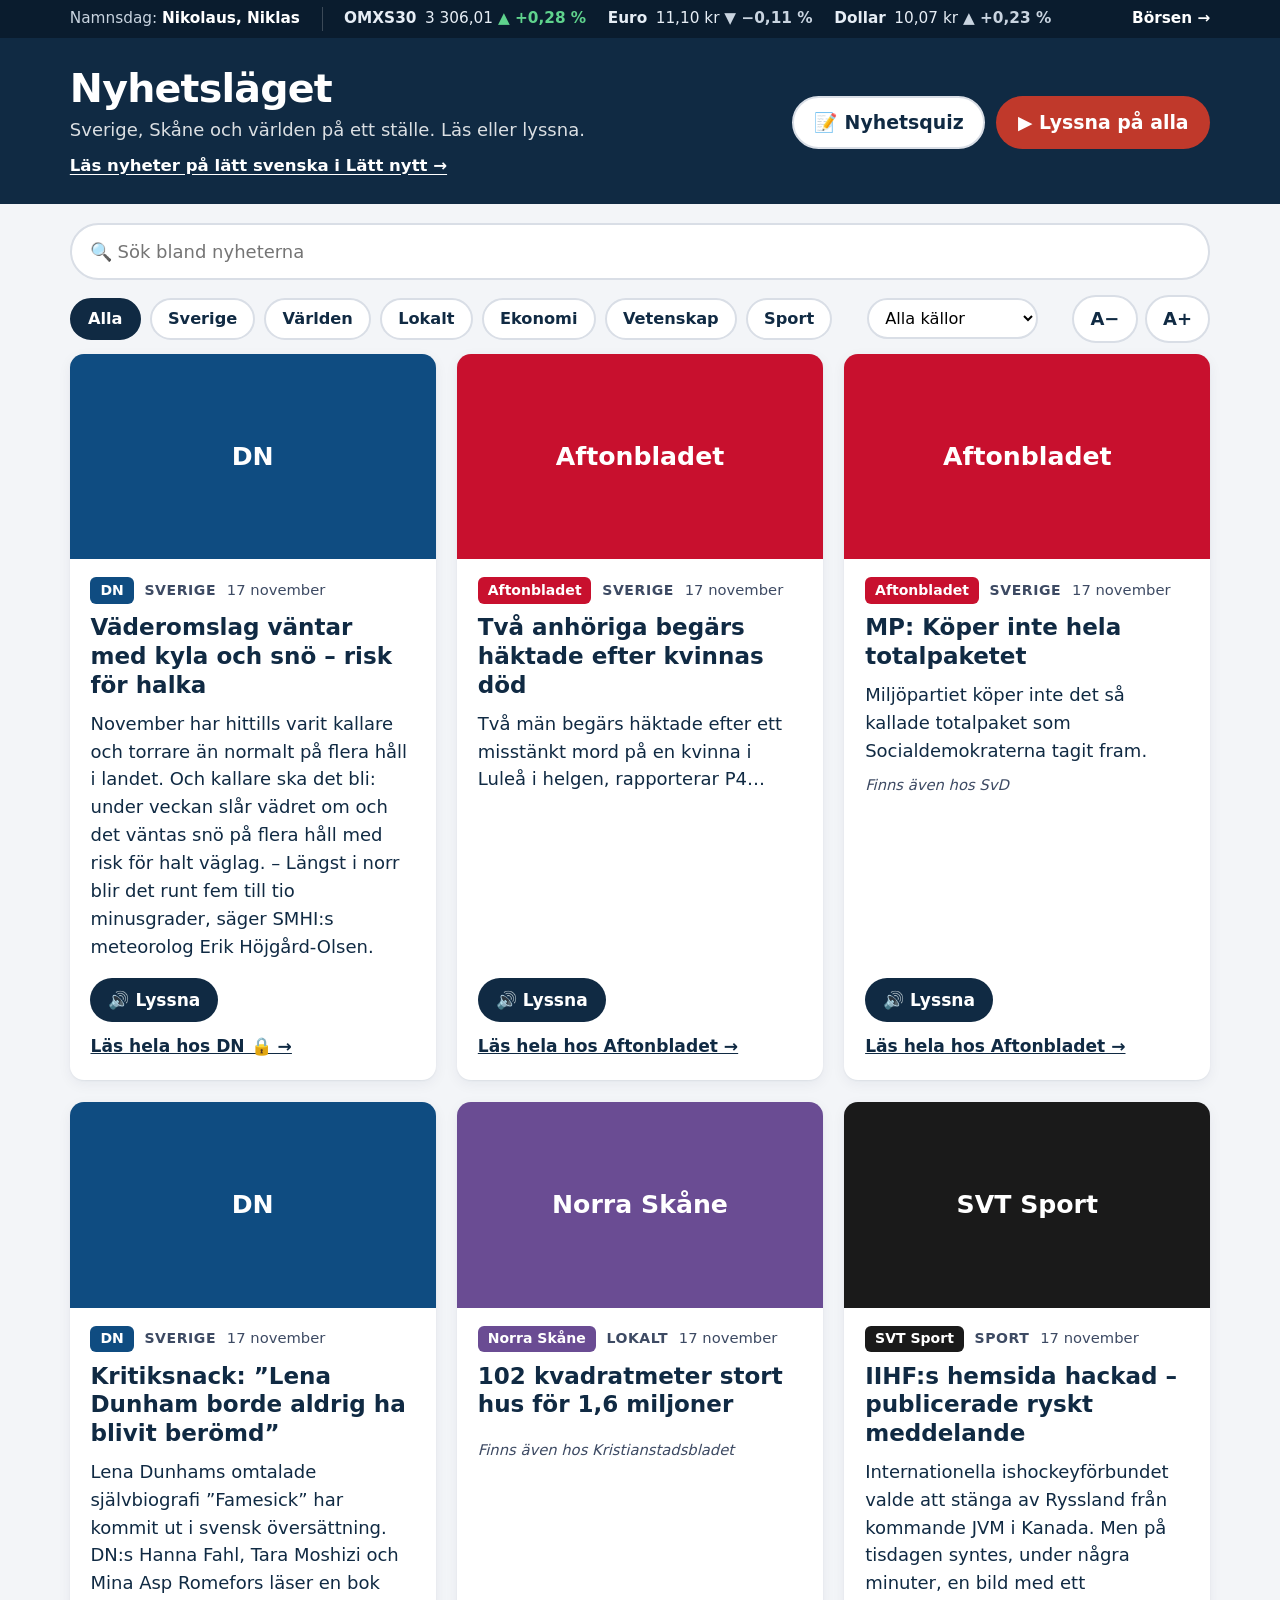
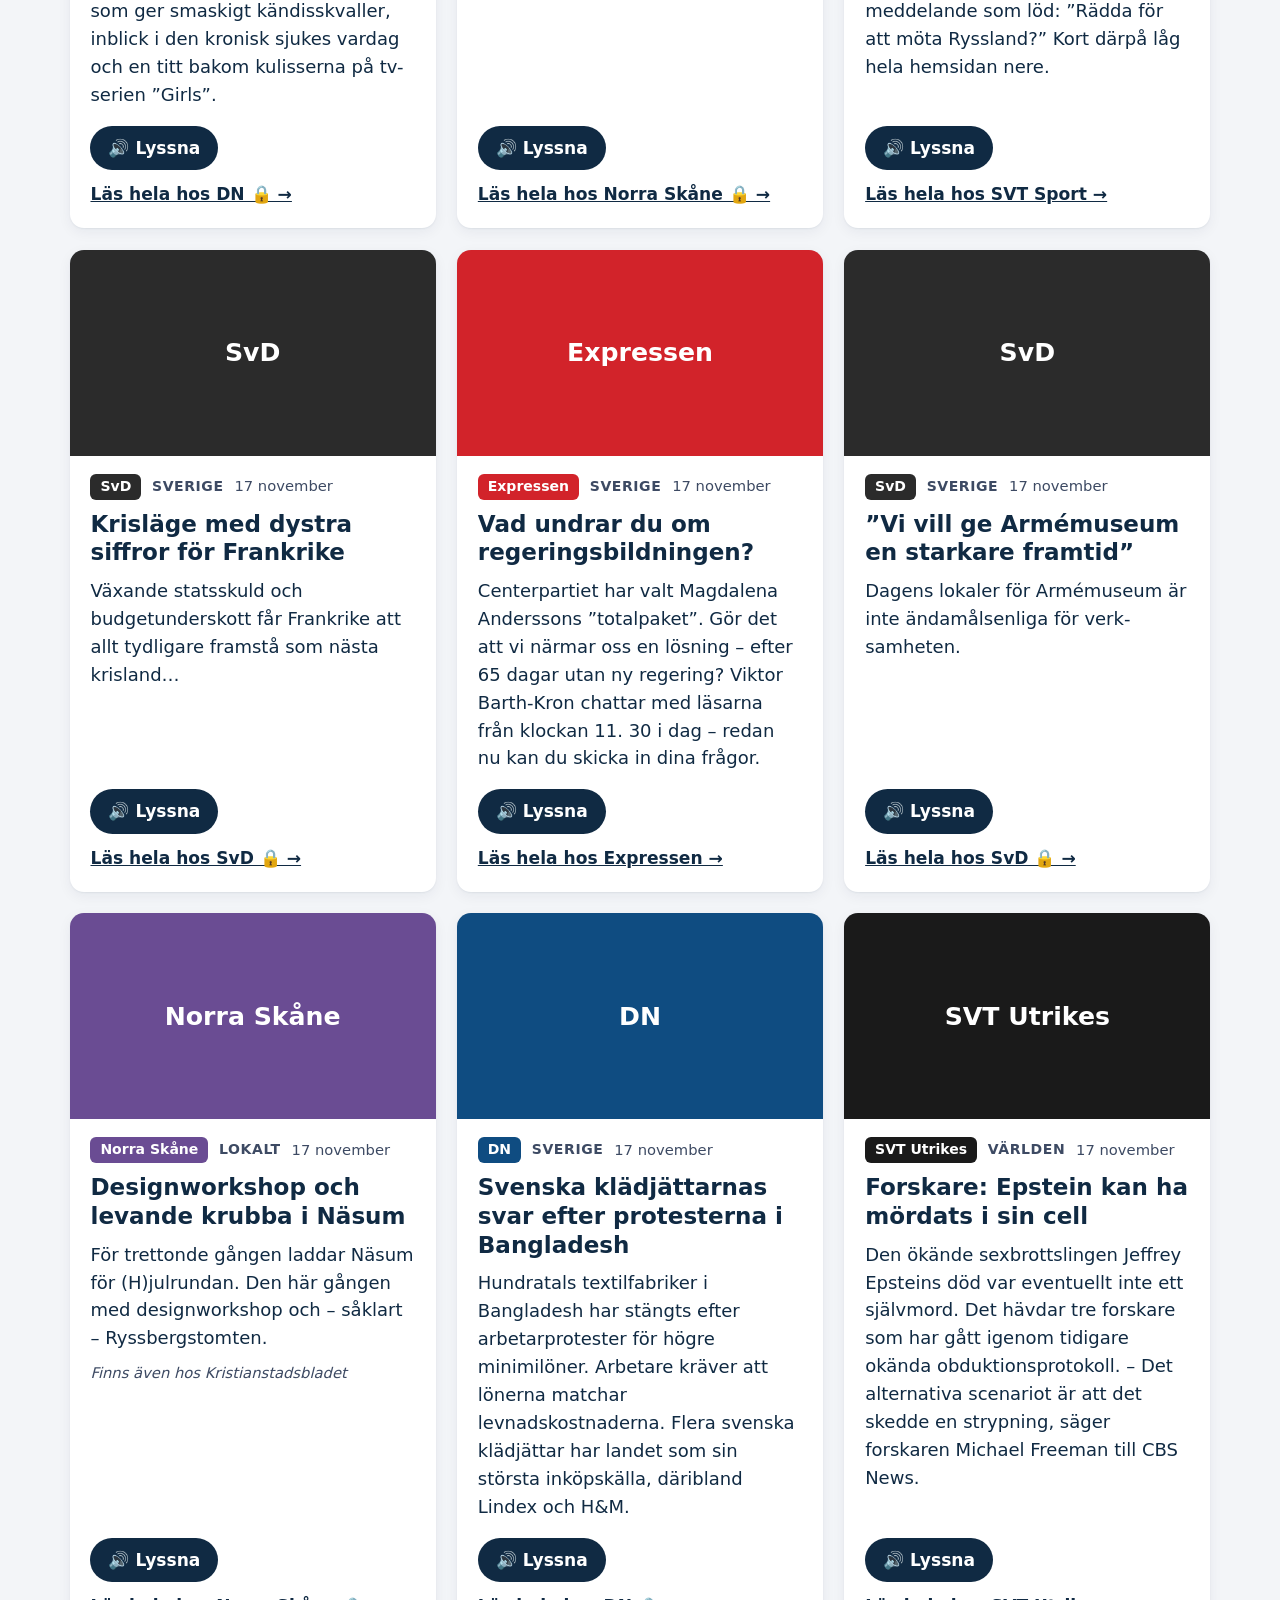
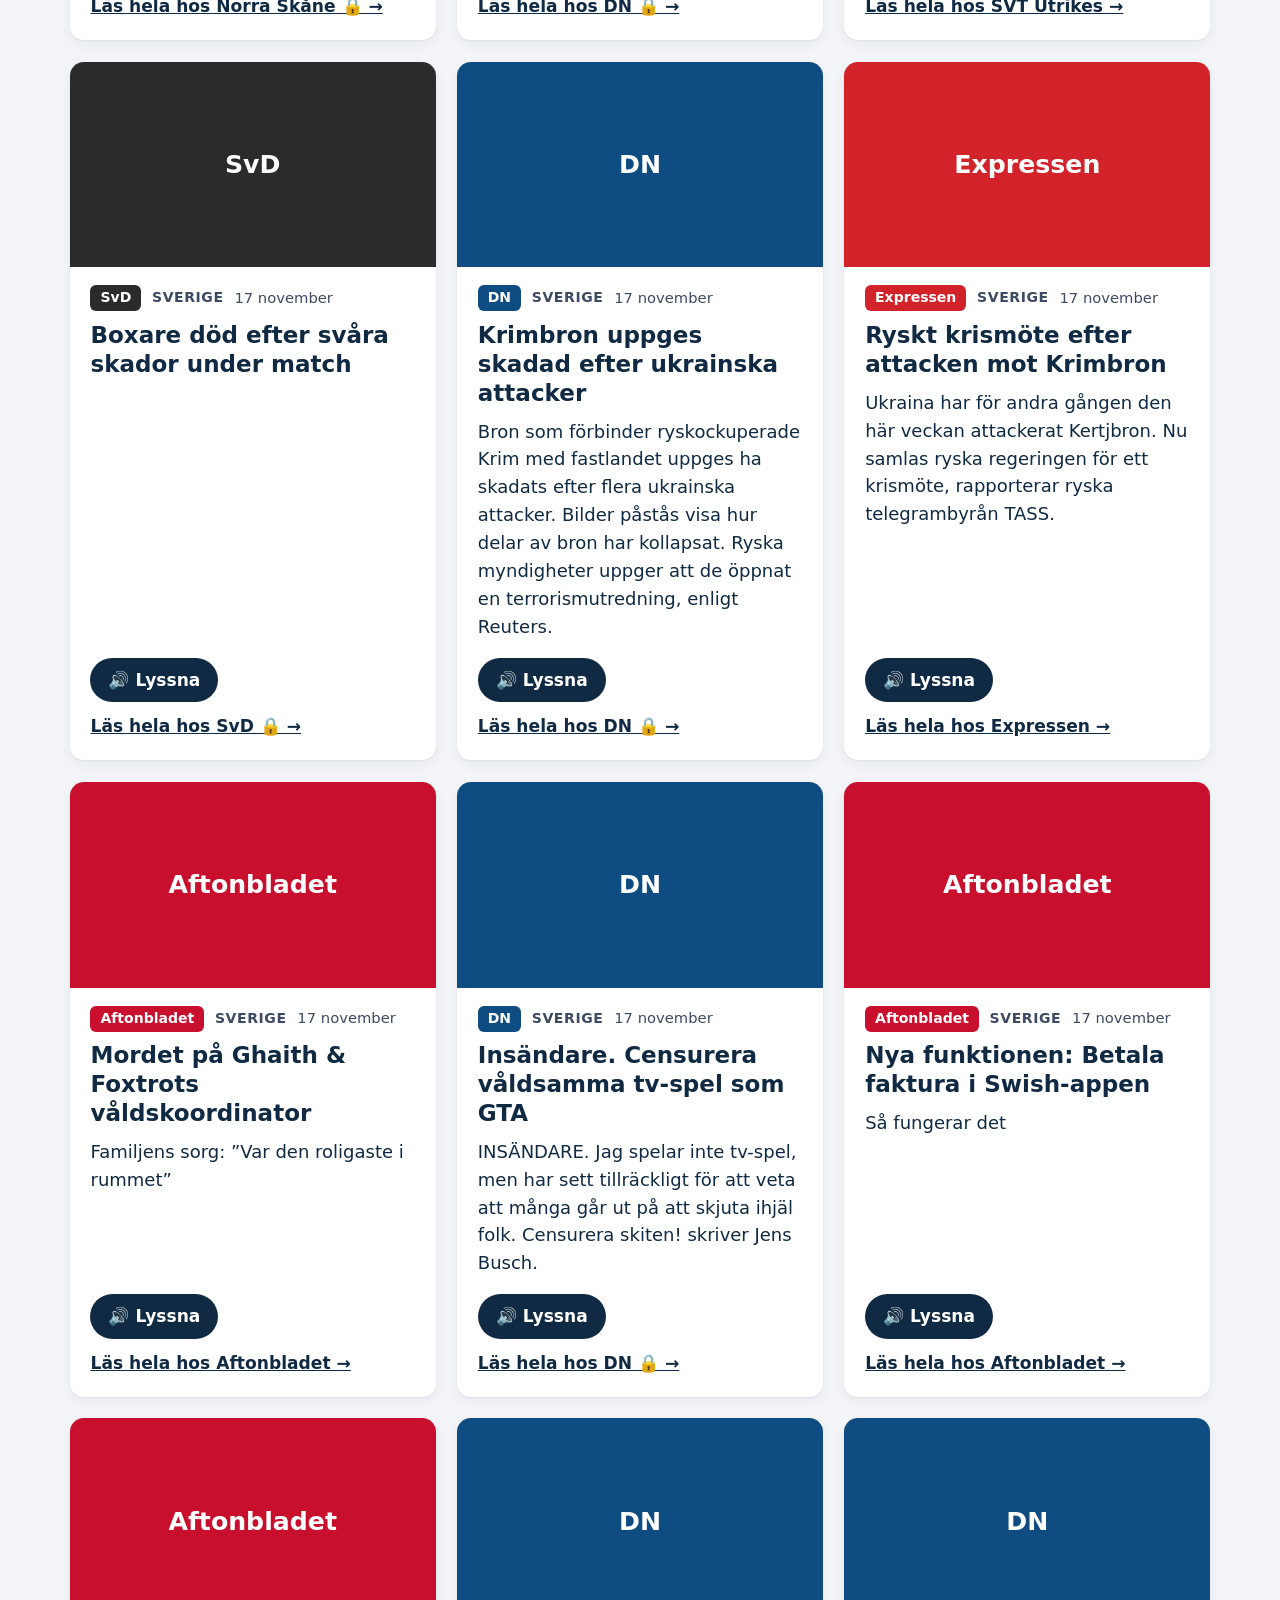
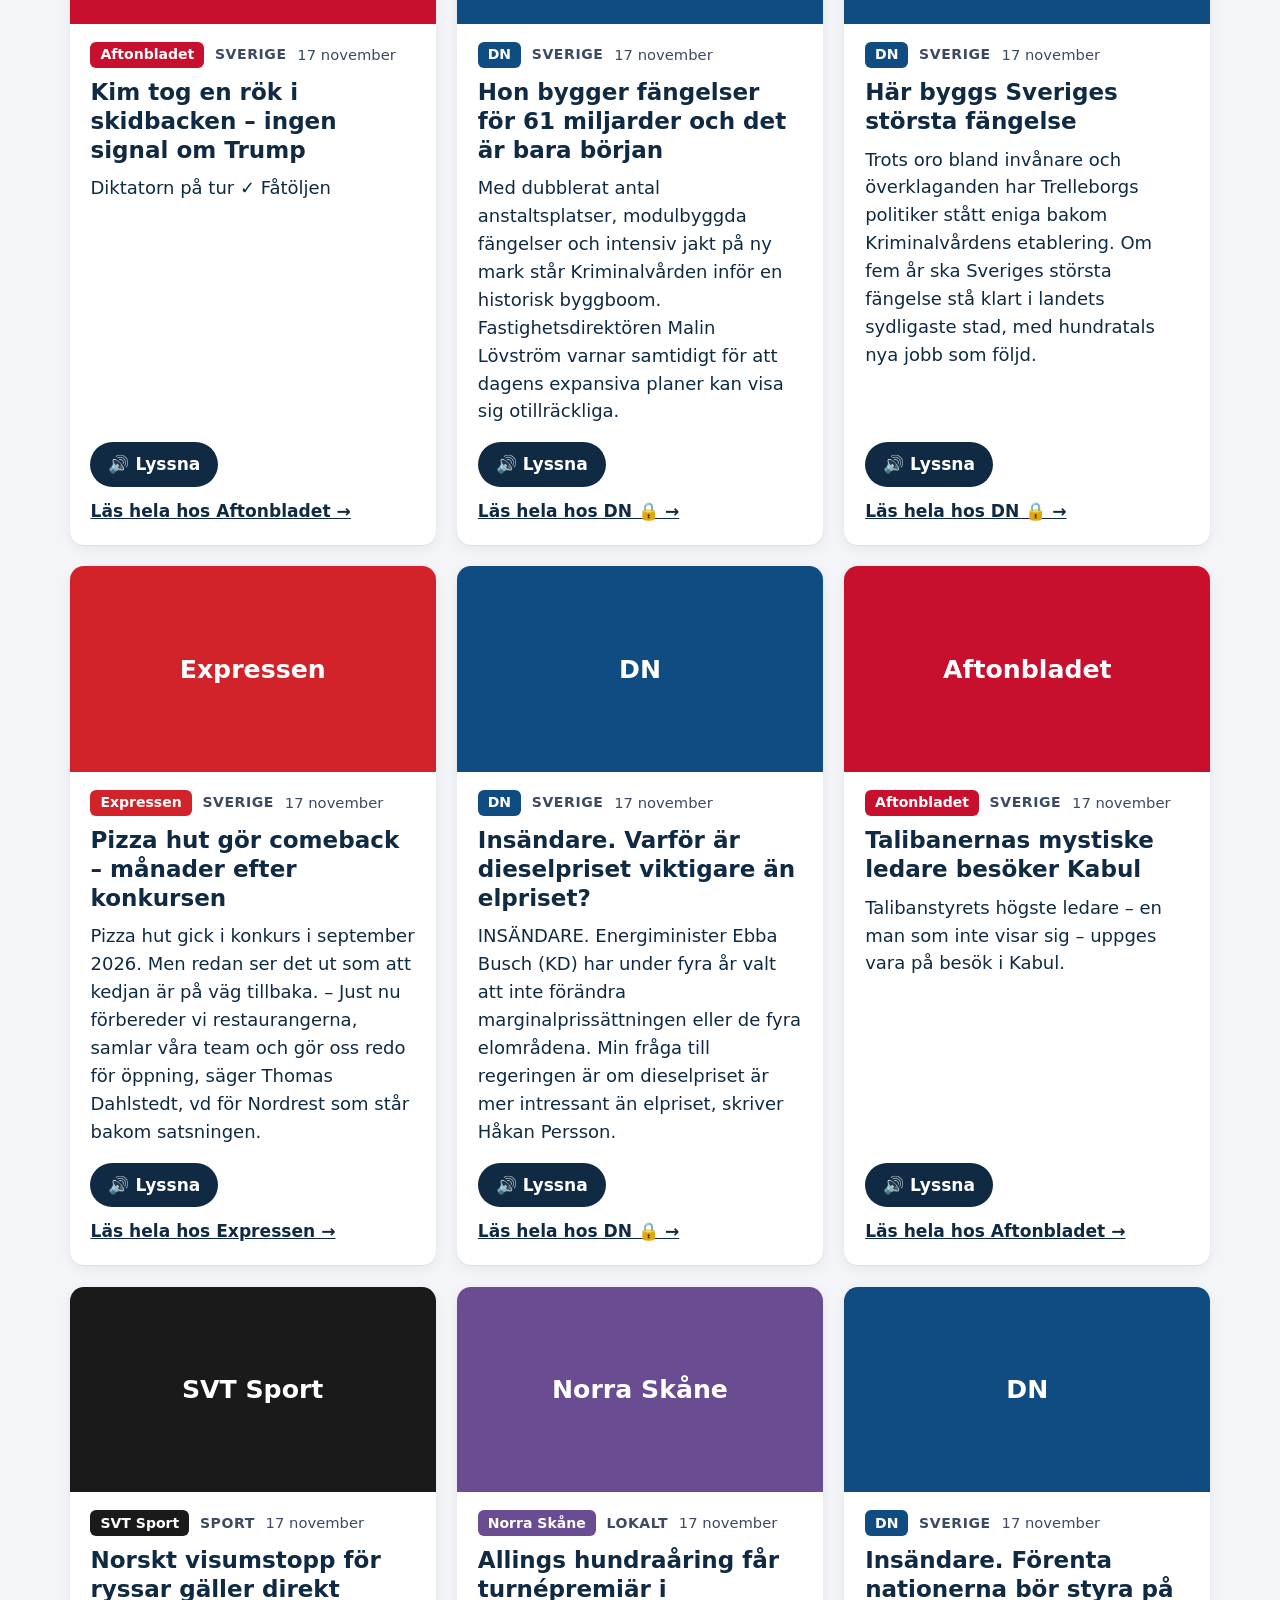
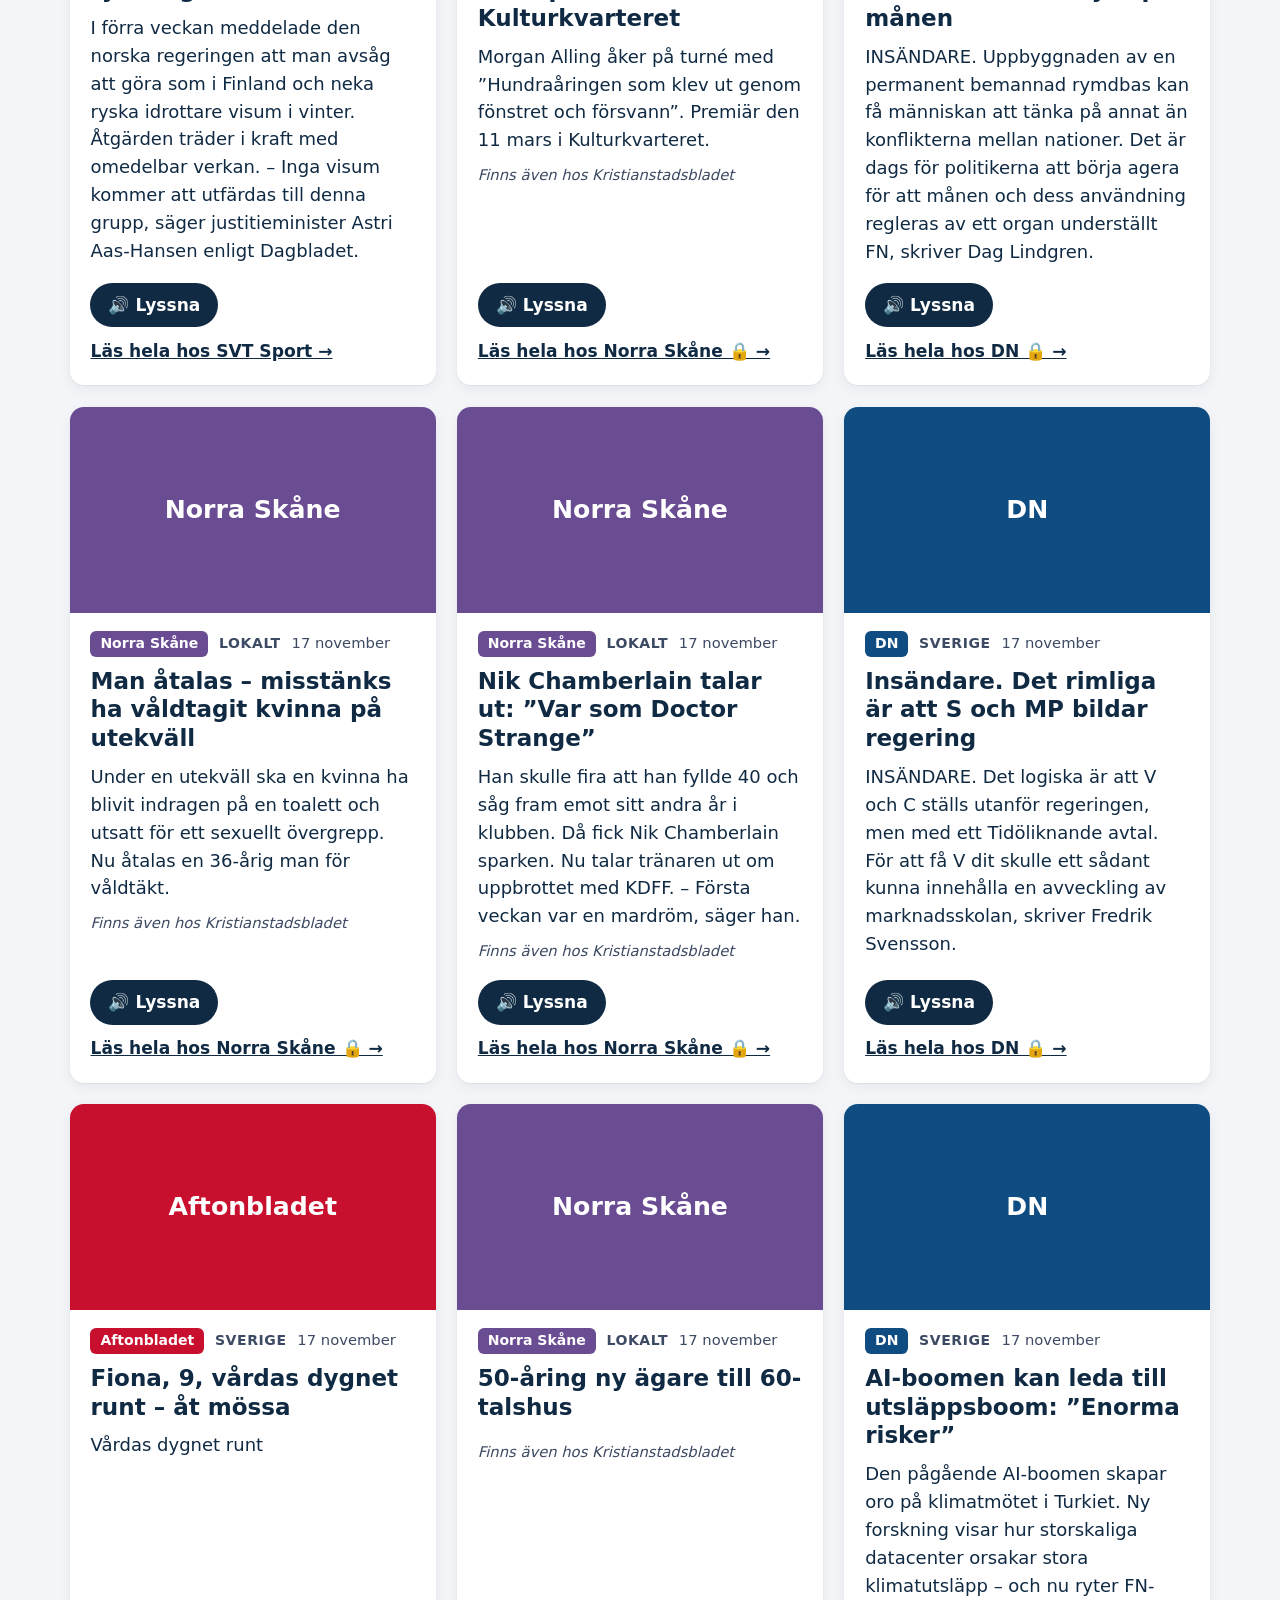
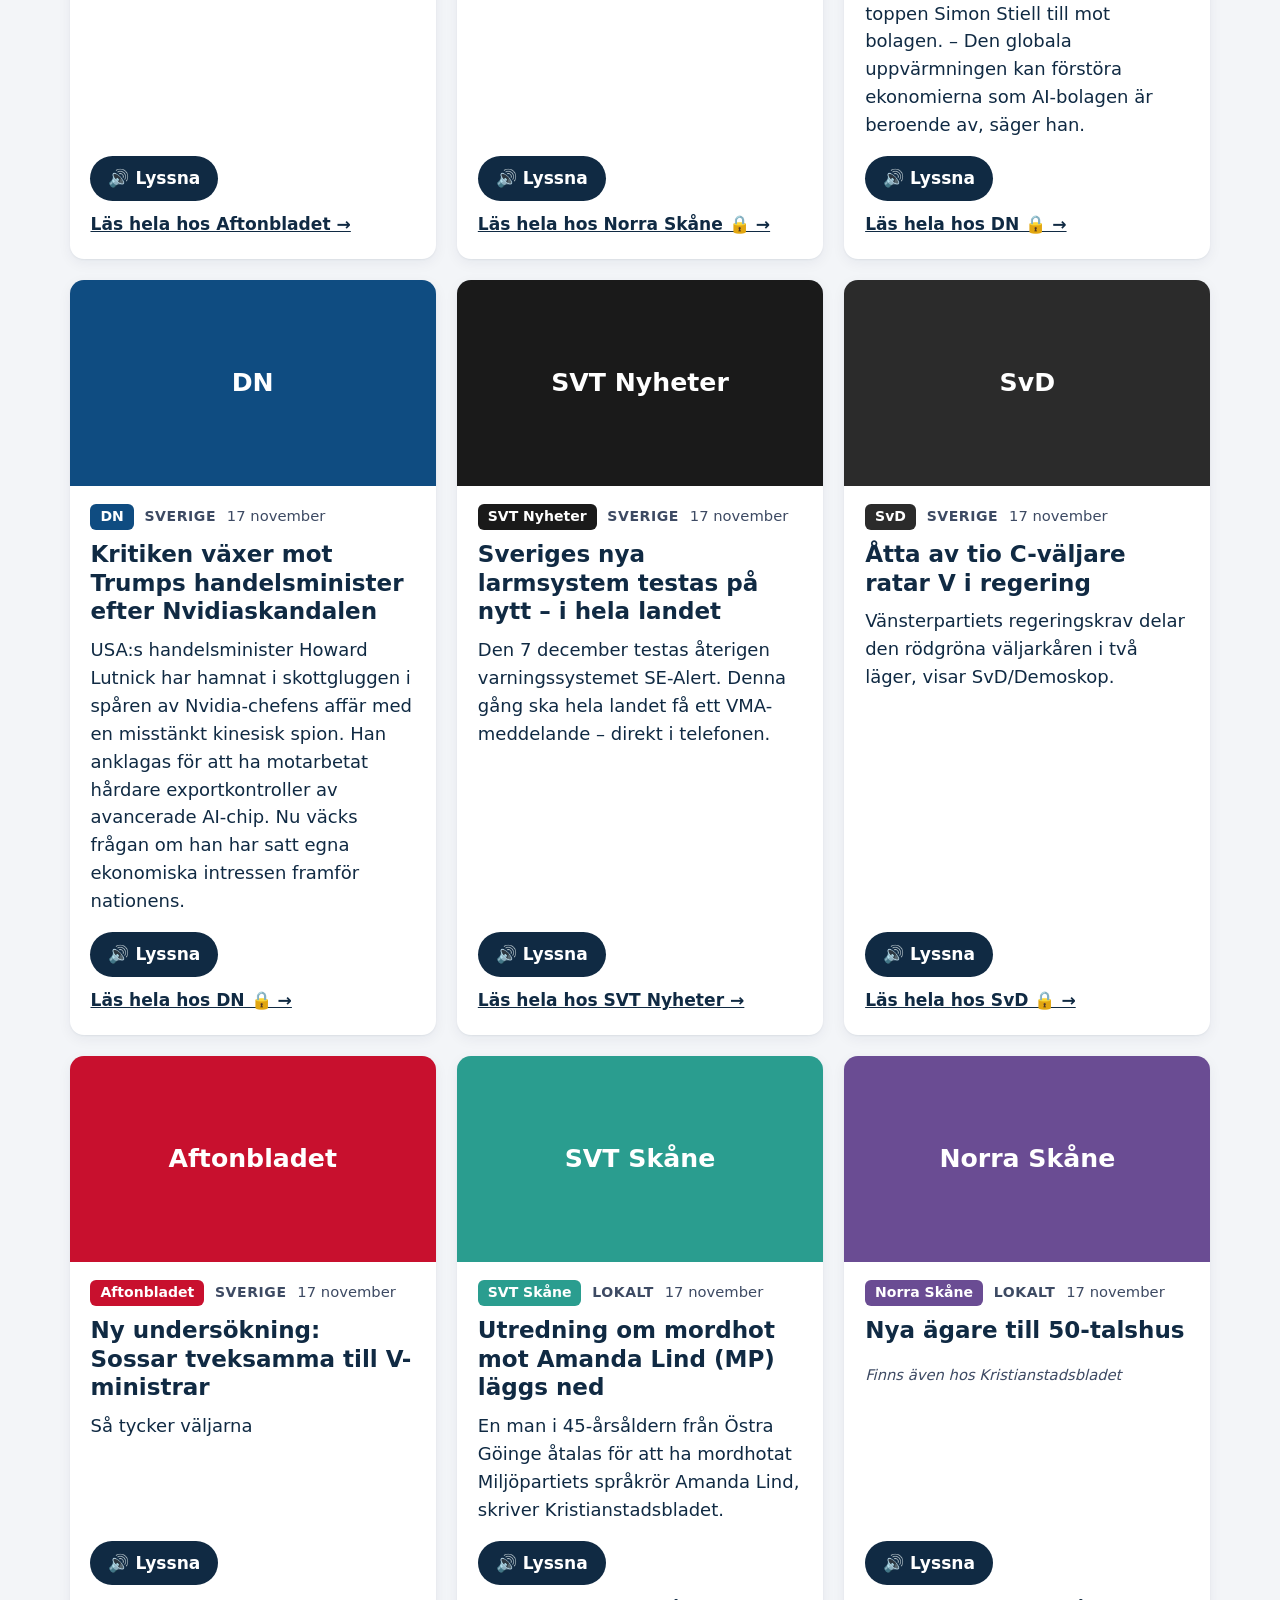
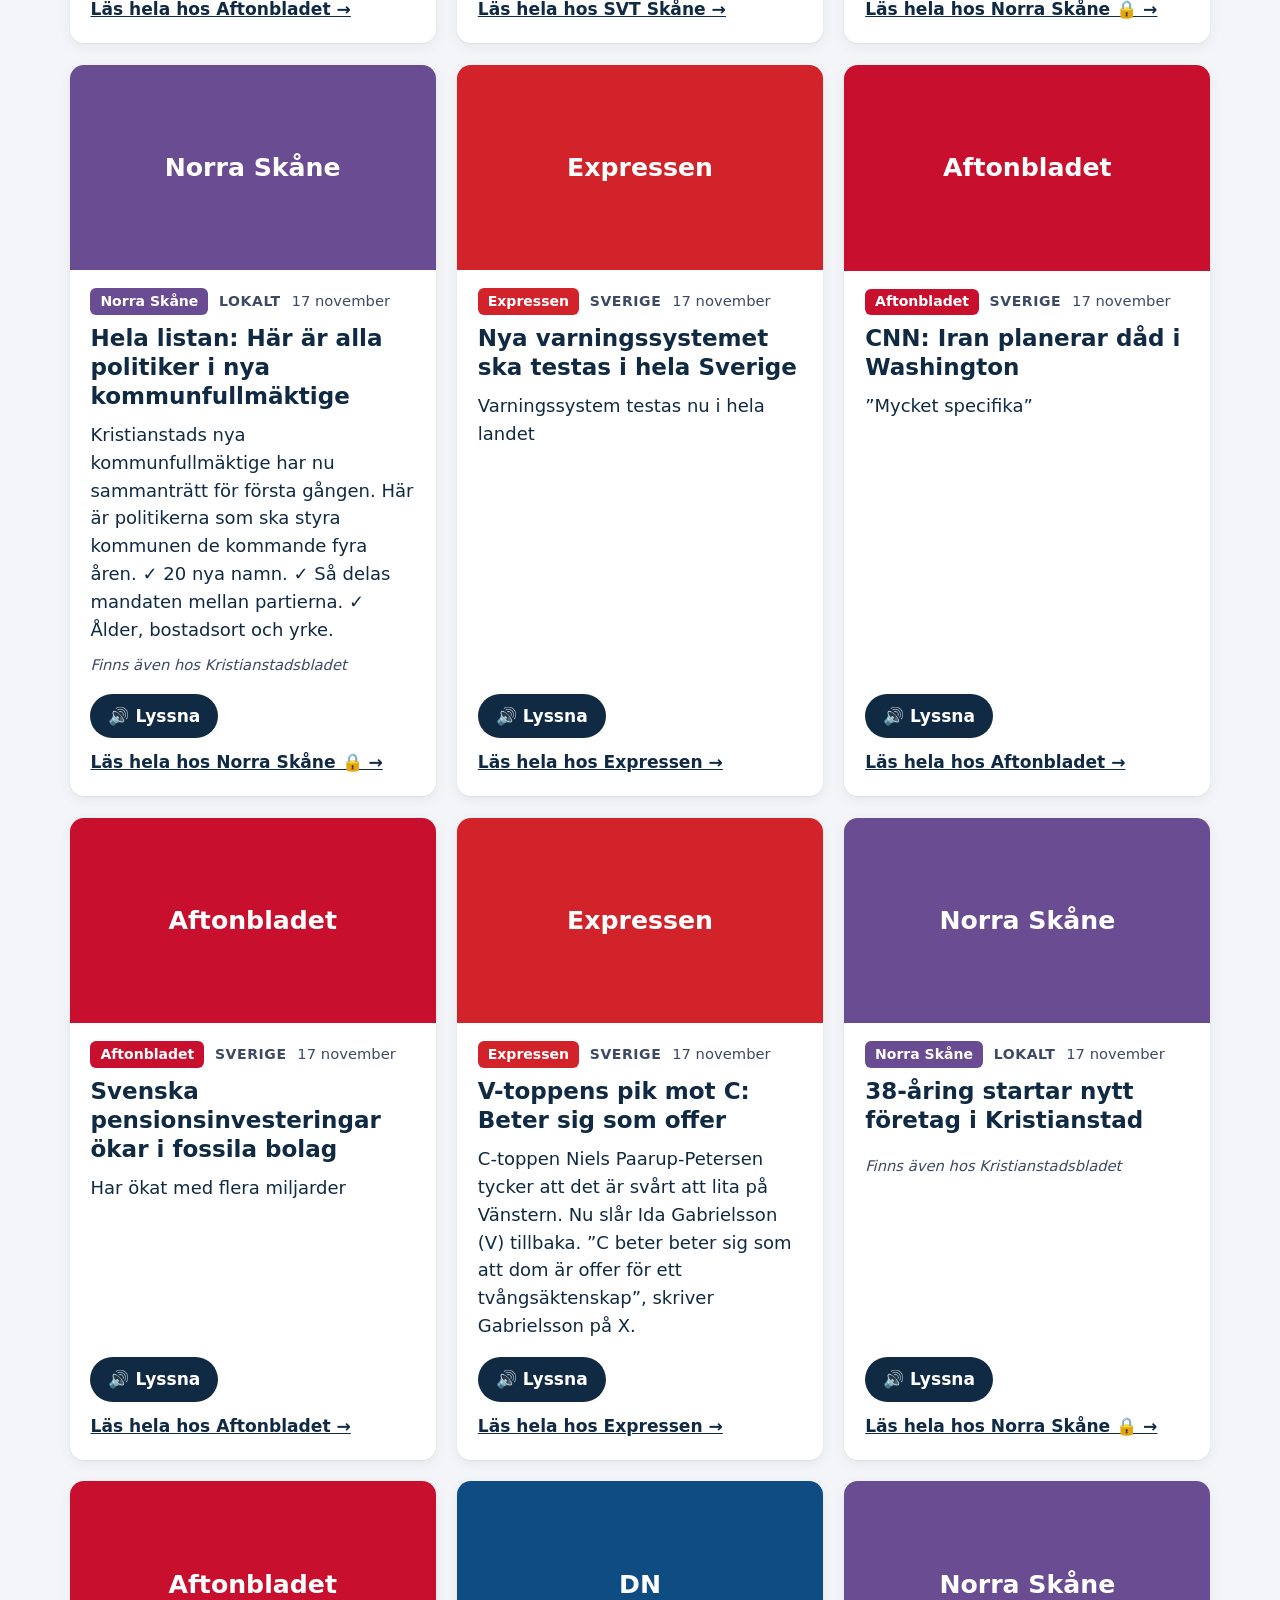
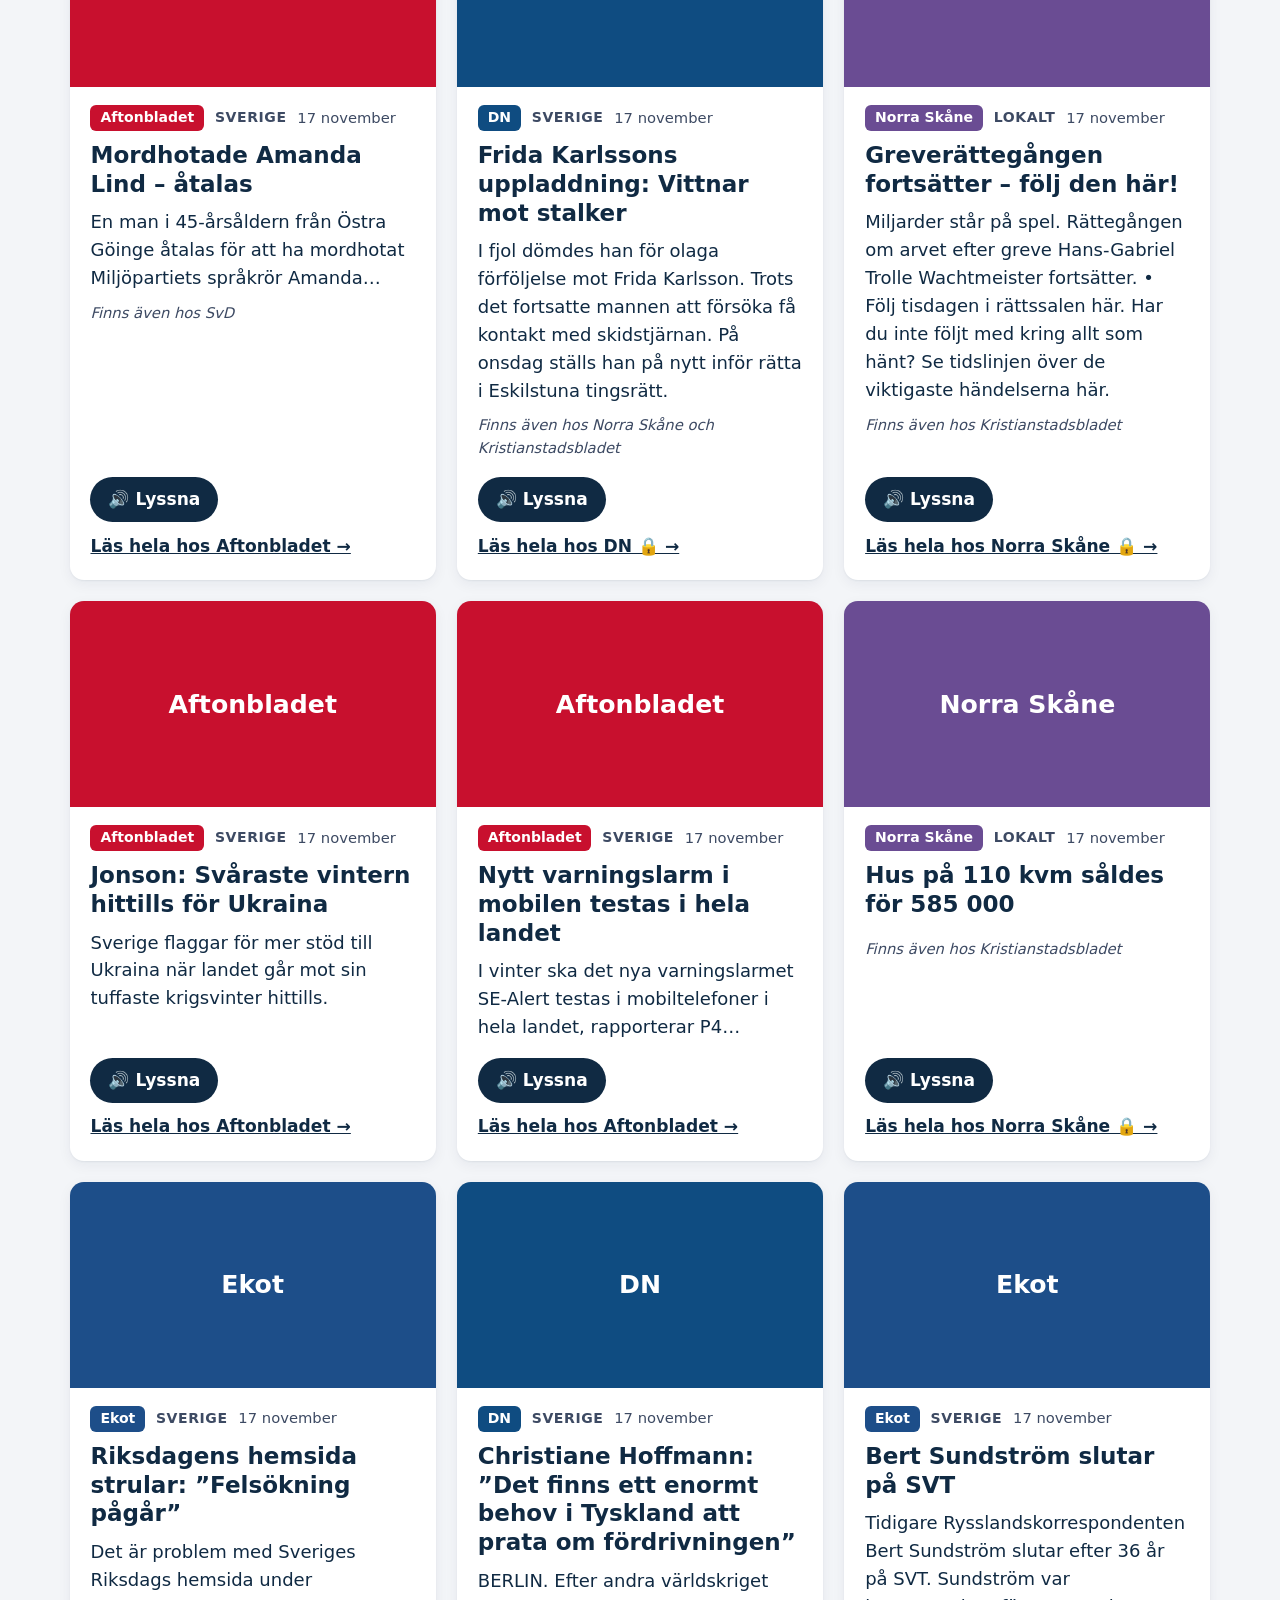
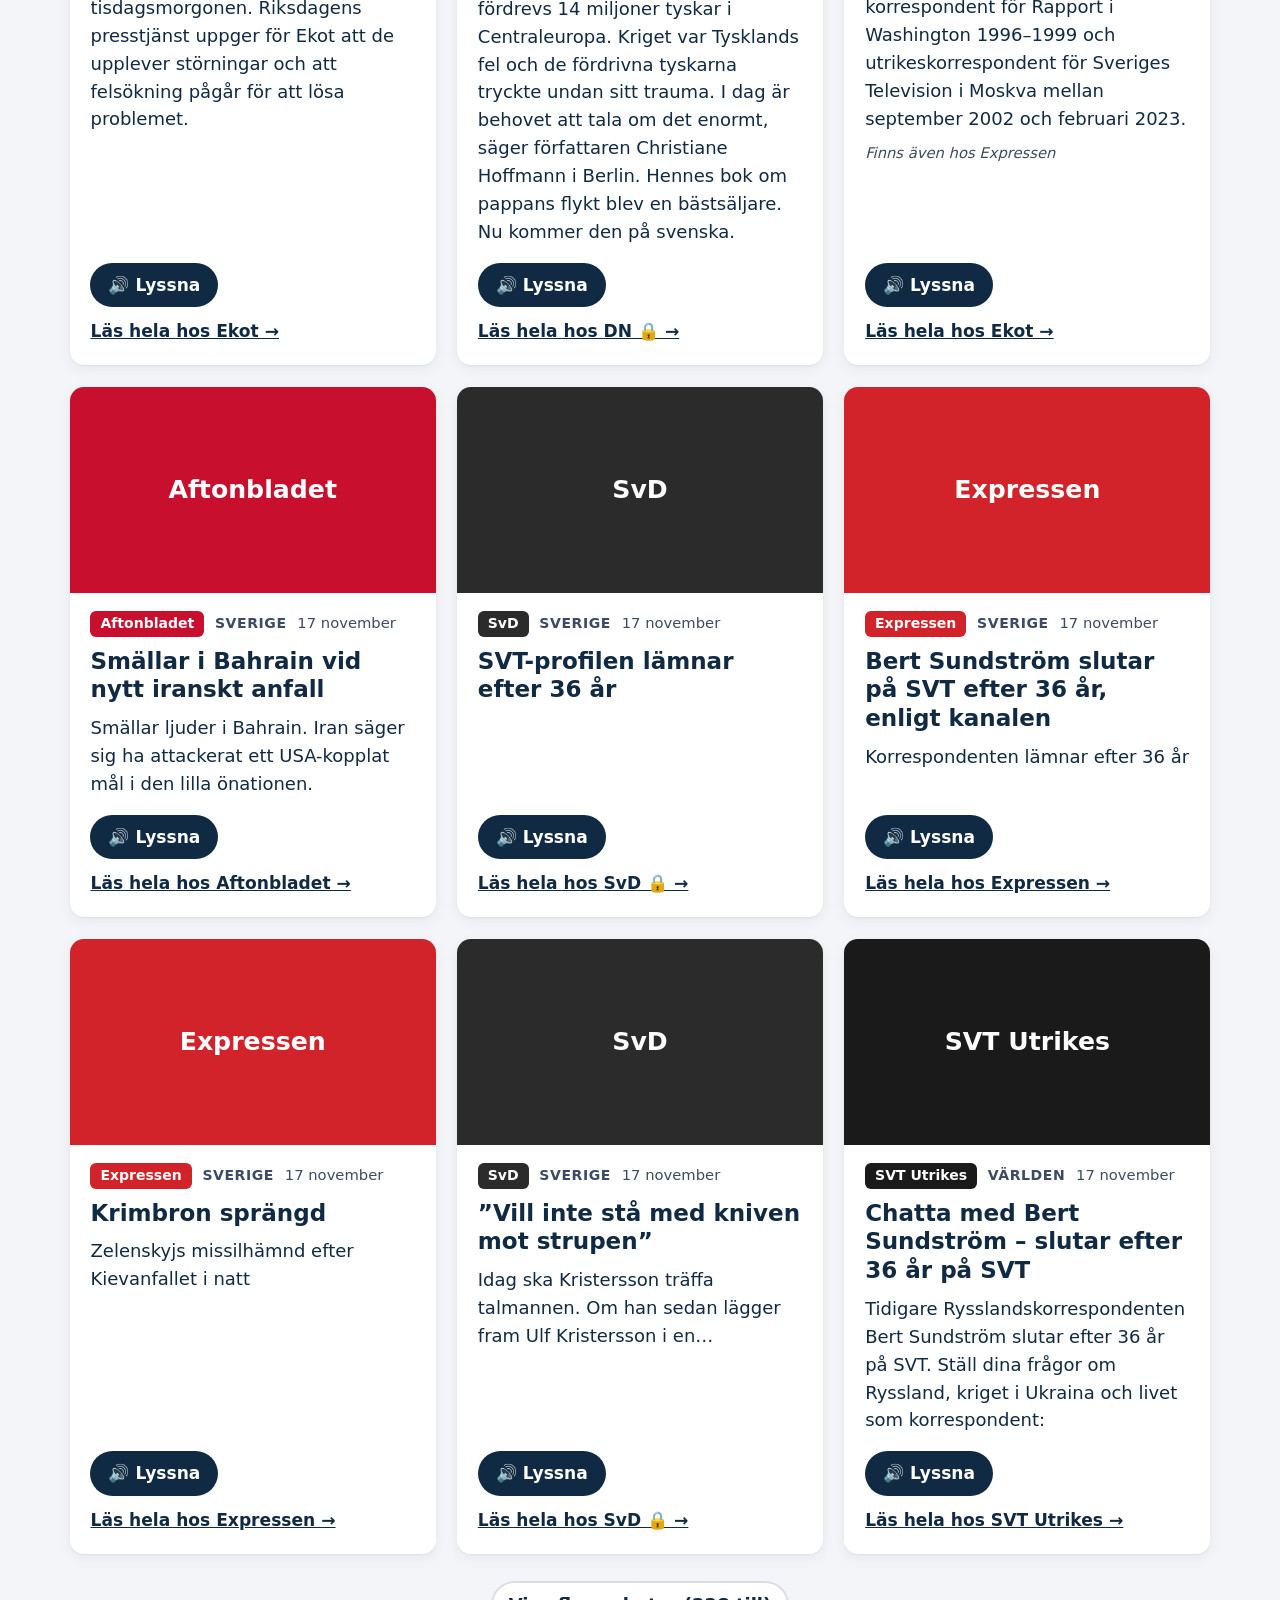
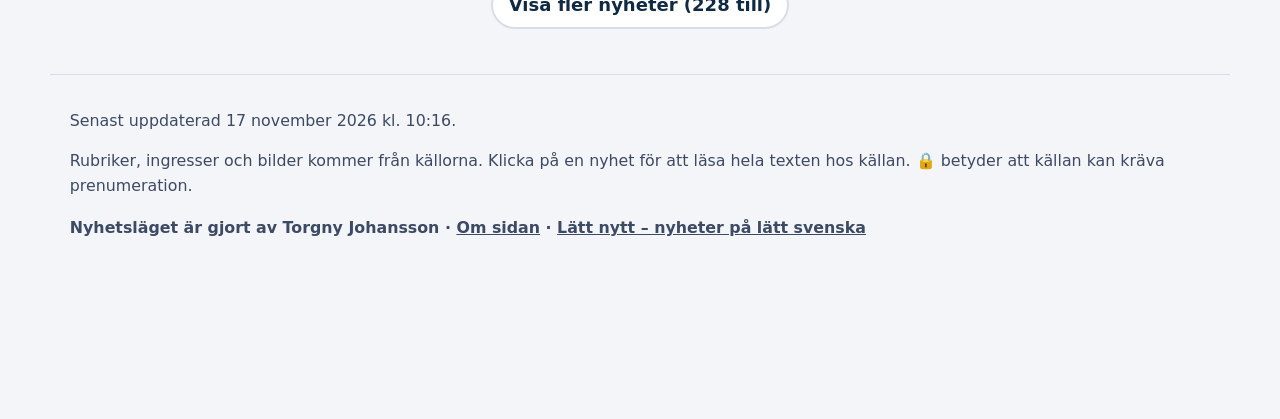
==== commit 12c851fd: "Dagens namn (namnsdag) i raden högst upp Co-Authored-By: Claude Opus 5.5 <noreply@anthropic.com> Cla" ====
--- a/index.html
+++ b/index.html
@@ -23,8 +23,9 @@
 <body>
   <a class="skip" href="#news">Hoppa till nyheterna</a>
 
-  <div class="ticker" aria-label="Väder och börs just nu">
+  <div class="ticker" aria-label="Dagens datum och namn, väder och börs">
     <div class="wrap ticker-inner">
+      <span id="ndChip" class="tk-nd" hidden></span>
       <a id="wxChip" class="tk-wx" href="vader.html" hidden></a>
       <a id="mkChip" class="ticker-link" href="borsen.html" hidden></a>
     </div>
@@ -104,10 +105,11 @@
 
   <script src="app.js?v=1"></script>
   <script src="market.js?v=1"></script>
+  <script src="namnsdag.js?v=1"></script>
   <script src="weather.js?v=1"></script>
   <script>
     Market.ticker(document.getElementById("mkChip"));
-    Weather.chip(document.getElementById("wxChip"));
+    Weather.chip(document.getElementById("wxChip")); Namnsdag.chip(document.getElementById("ndChip"));
   </script>
 
   <!-- Besöksräknare (GoatCounter): inga cookies, inga personuppgifter.
--- a/style.css
+++ b/style.css
@@ -188,6 +188,11 @@
 .tk-more { text-decoration: none; }
 
 /* Väder */
+.tk-nd { white-space: nowrap; padding-right: 1.2rem; border-right: 1px solid rgba(255,255,255,.2); color: #c9d4e0; }
+.tk-nd b { color: #fff; font-weight: 600; }
+.tk-nd[hidden] { display: none; }
+@media (max-width: 1400px) { .tk-nd .nd-date { display: none; } }
+@media (max-width: 600px) { .tk-nd, .tk-wx { padding-right: .9rem; } .ticker-inner { gap: .9rem; } }
 .tk-wx { color: #fff; text-decoration: none; white-space: nowrap; padding-right: 1.2rem; border-right: 1px solid rgba(255,255,255,.2); }
 .tk-wx:hover b { text-decoration: underline; }
 .wx-search { position: relative; display: flex; gap: .6rem; margin: 1.5rem 0 1rem; flex-wrap: wrap; }
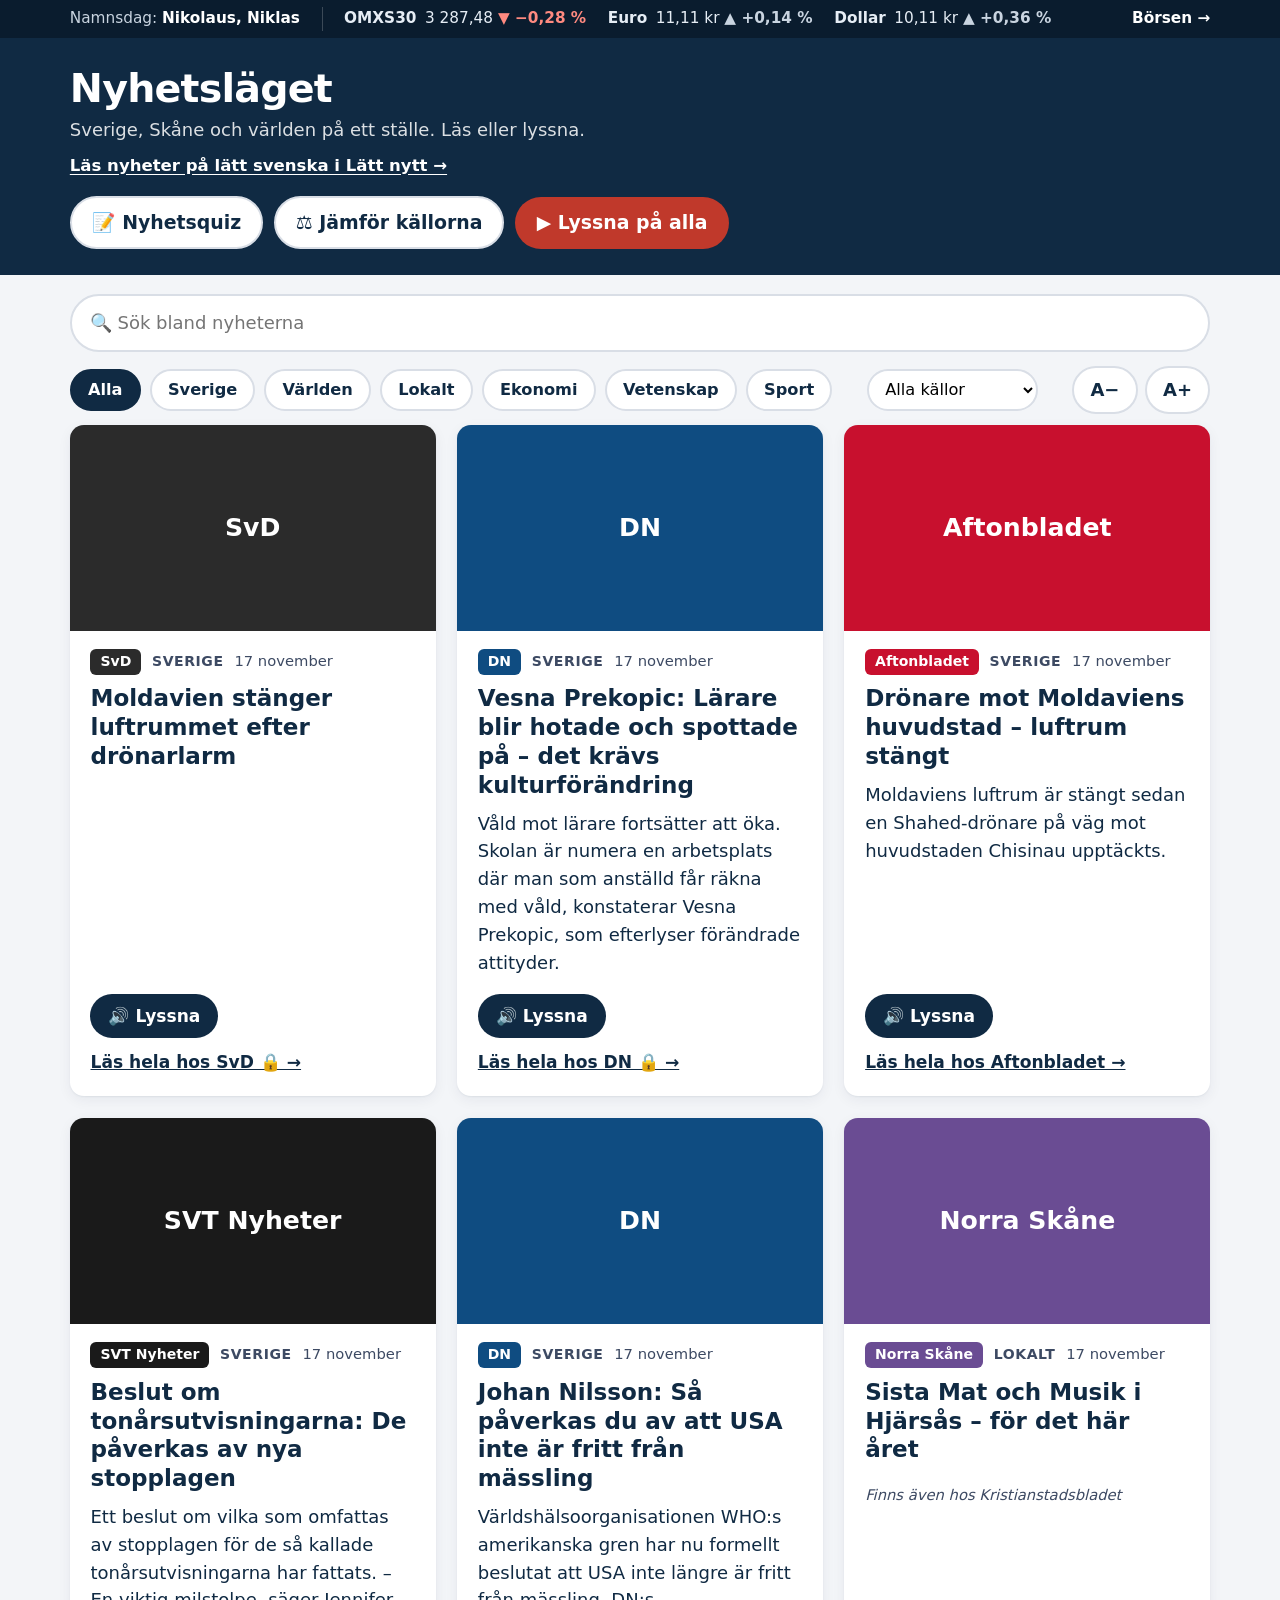
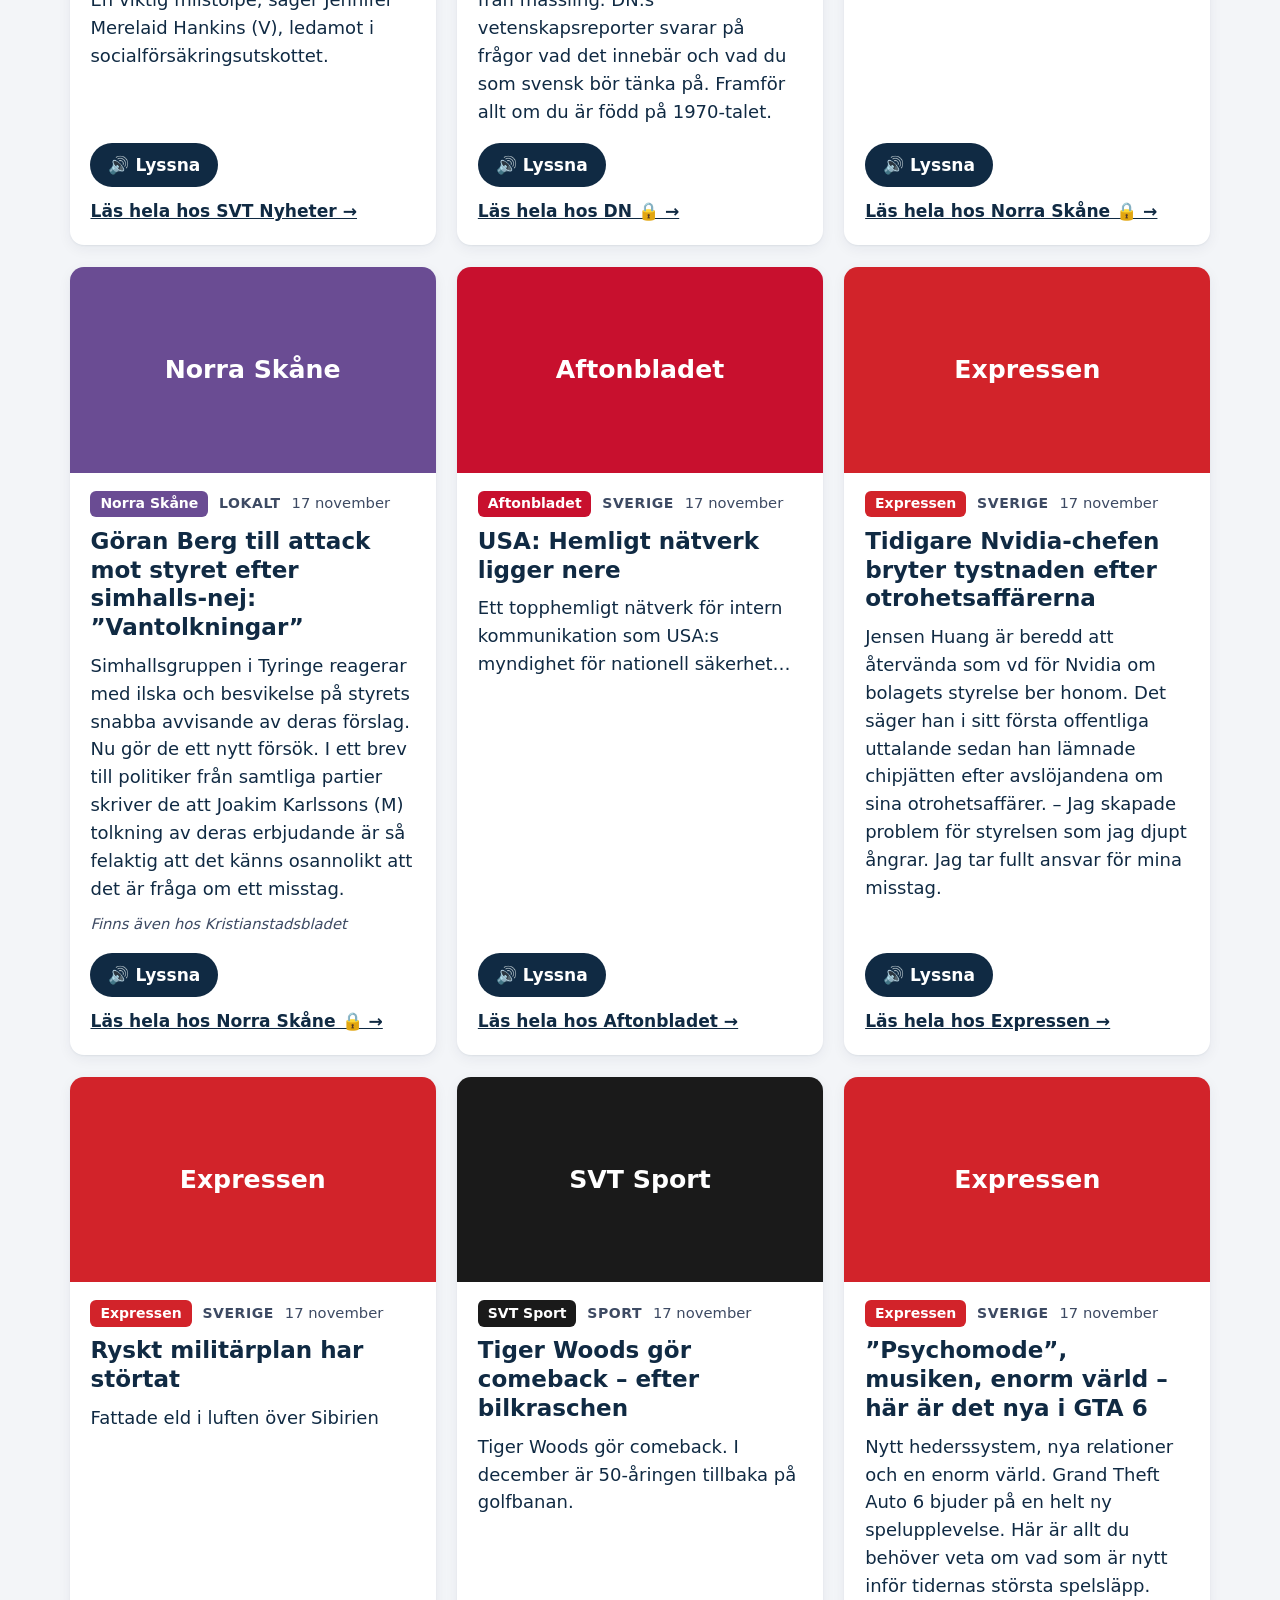
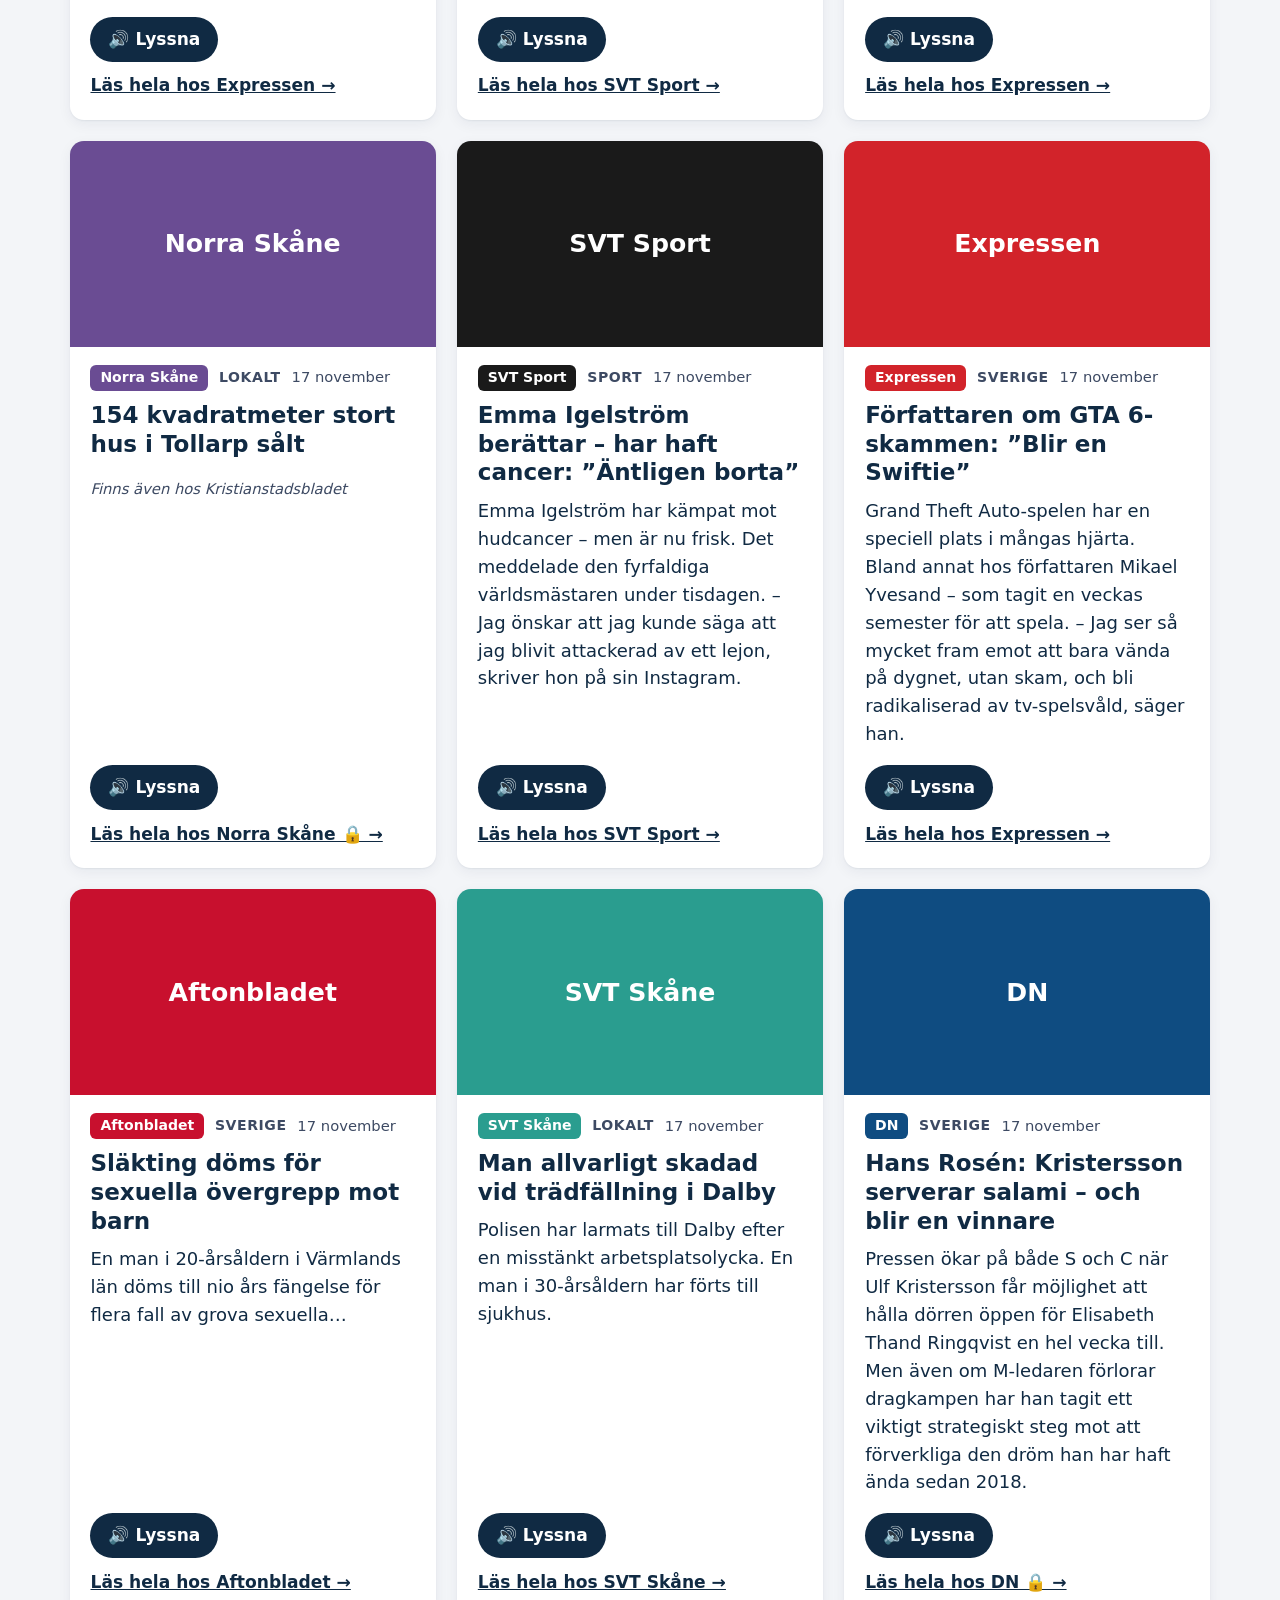
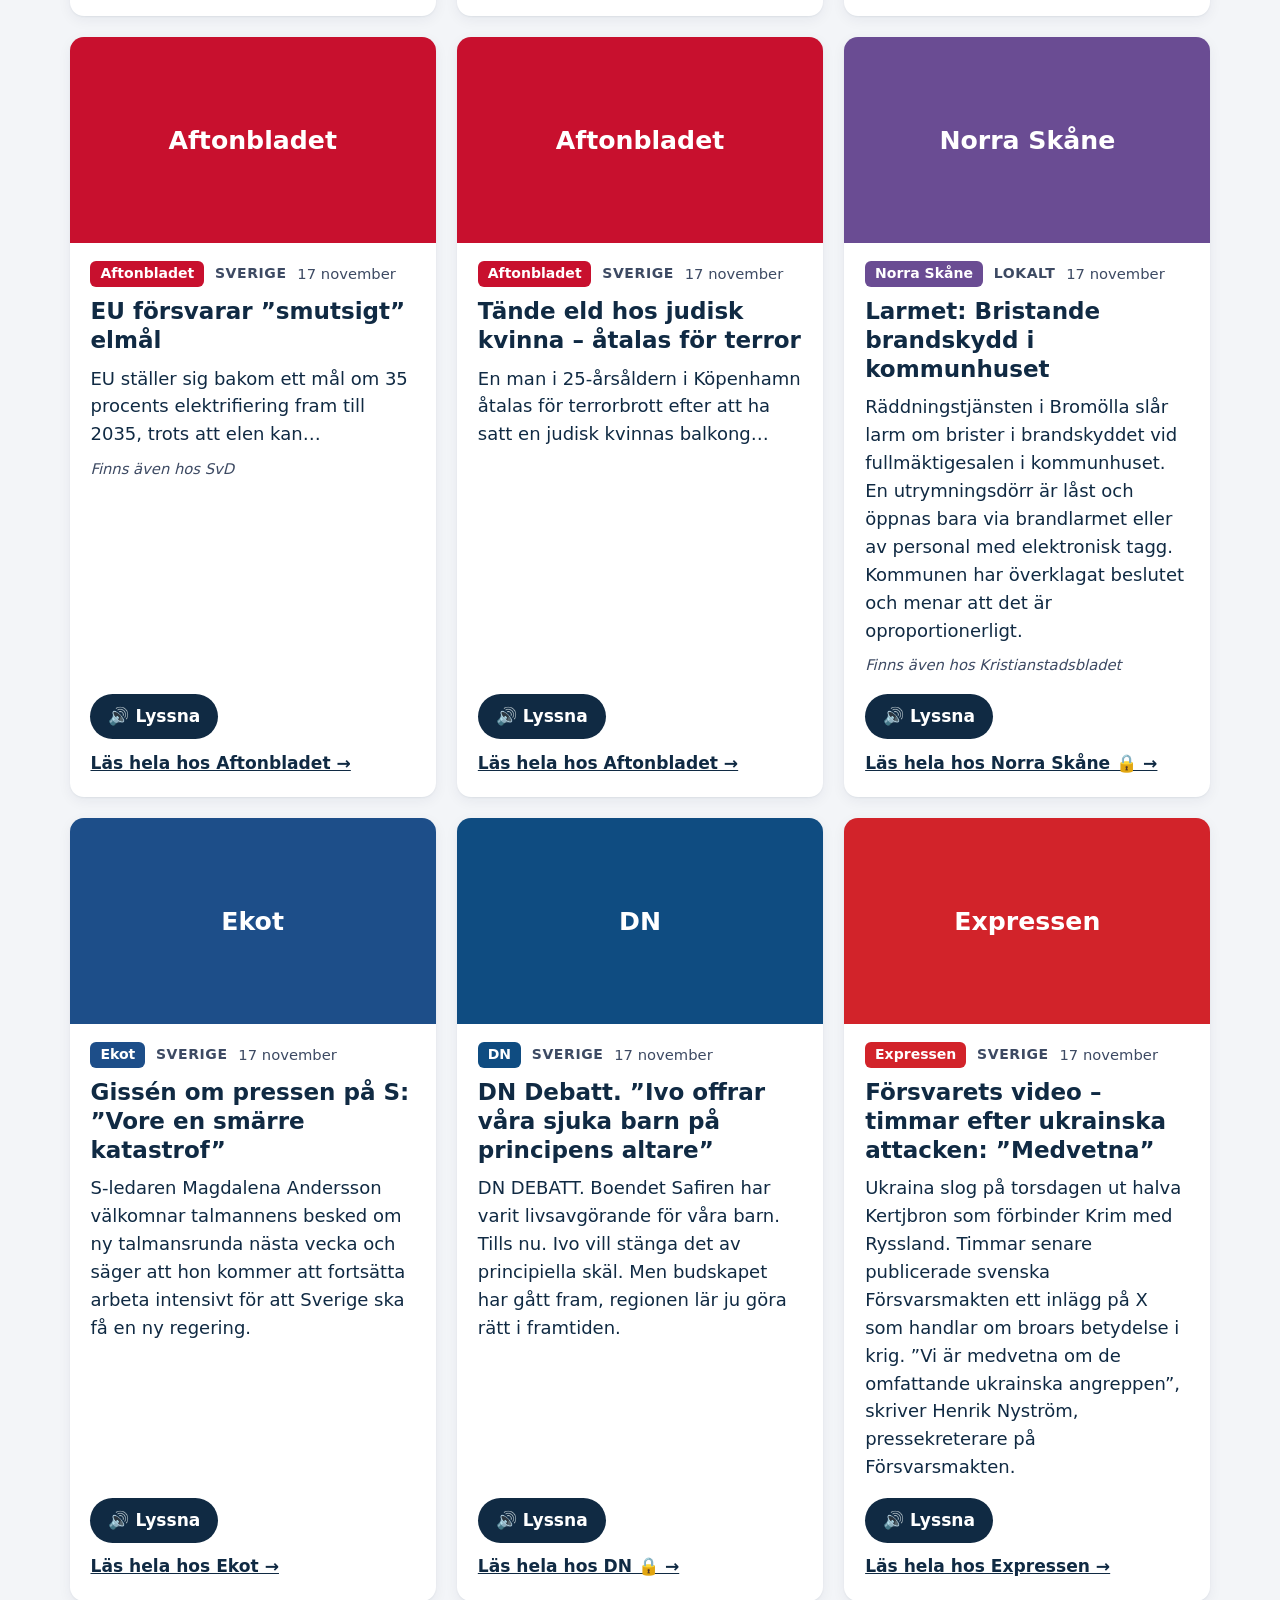
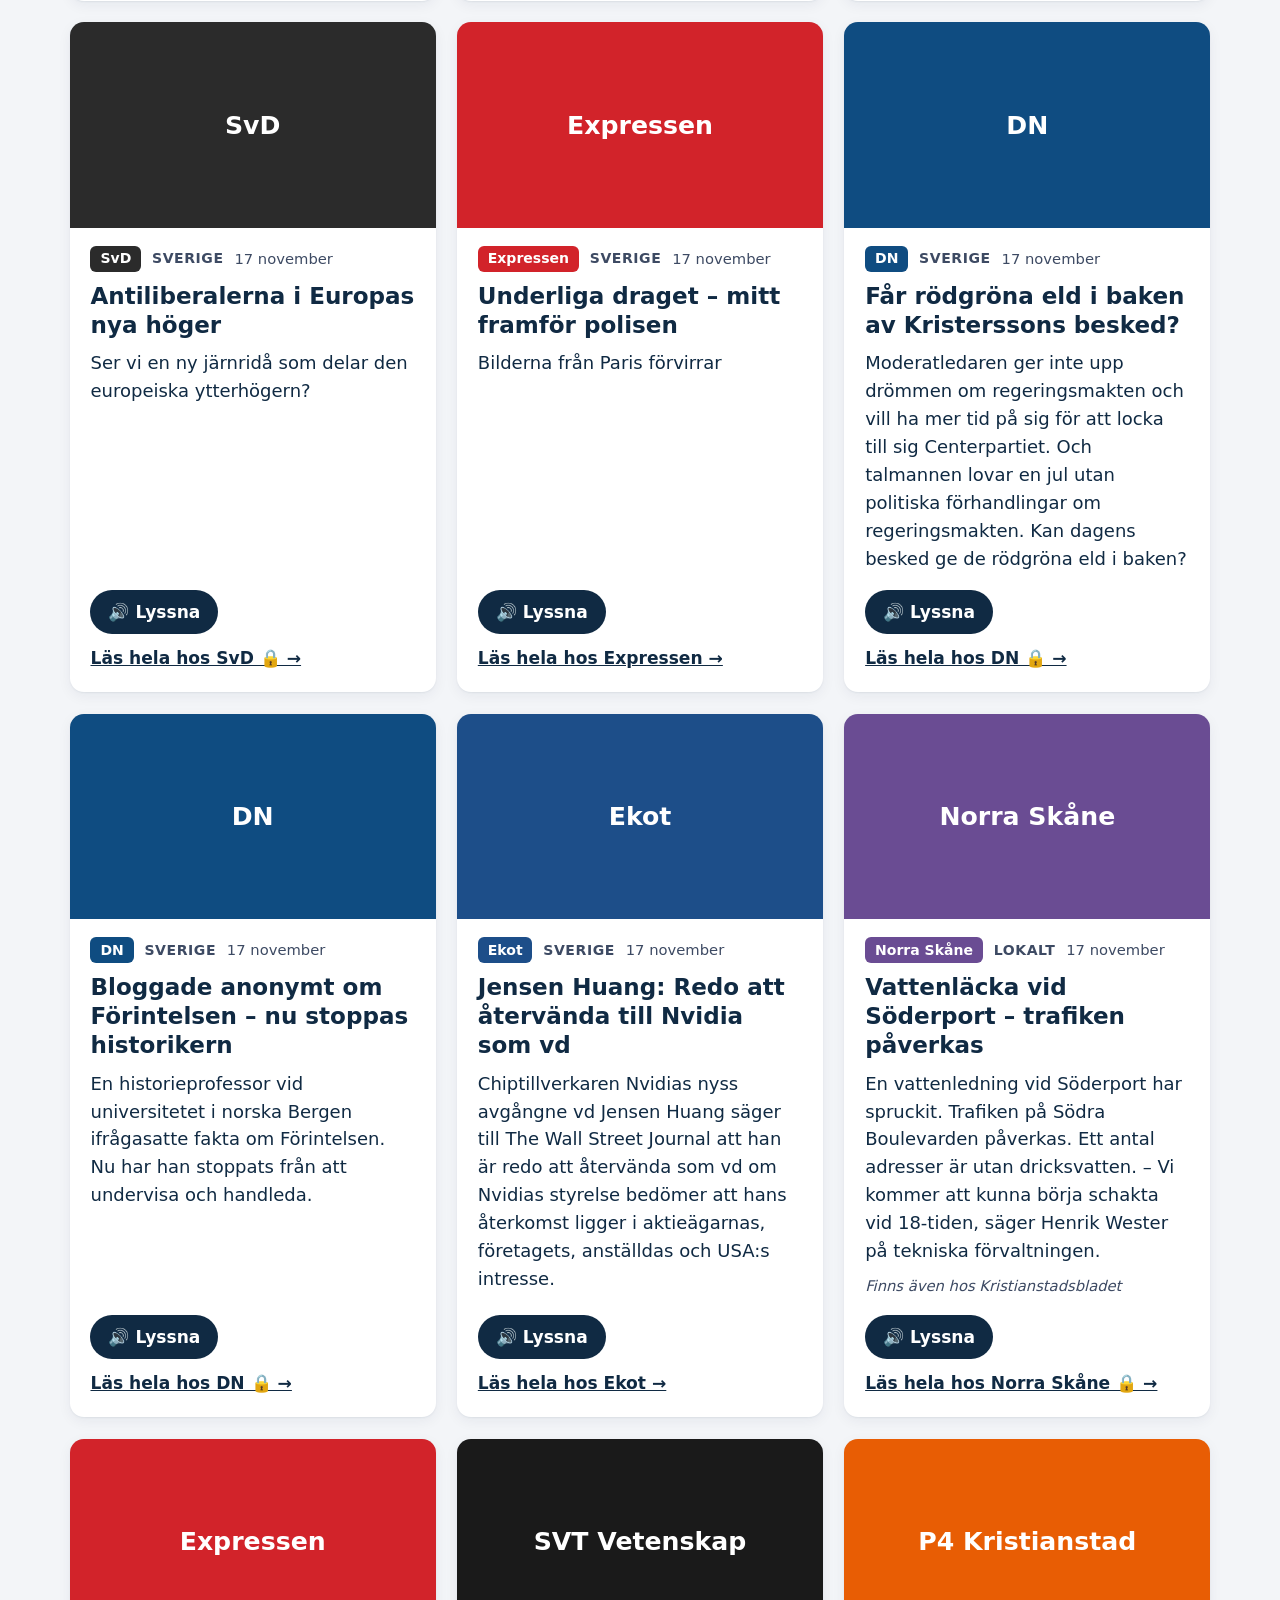
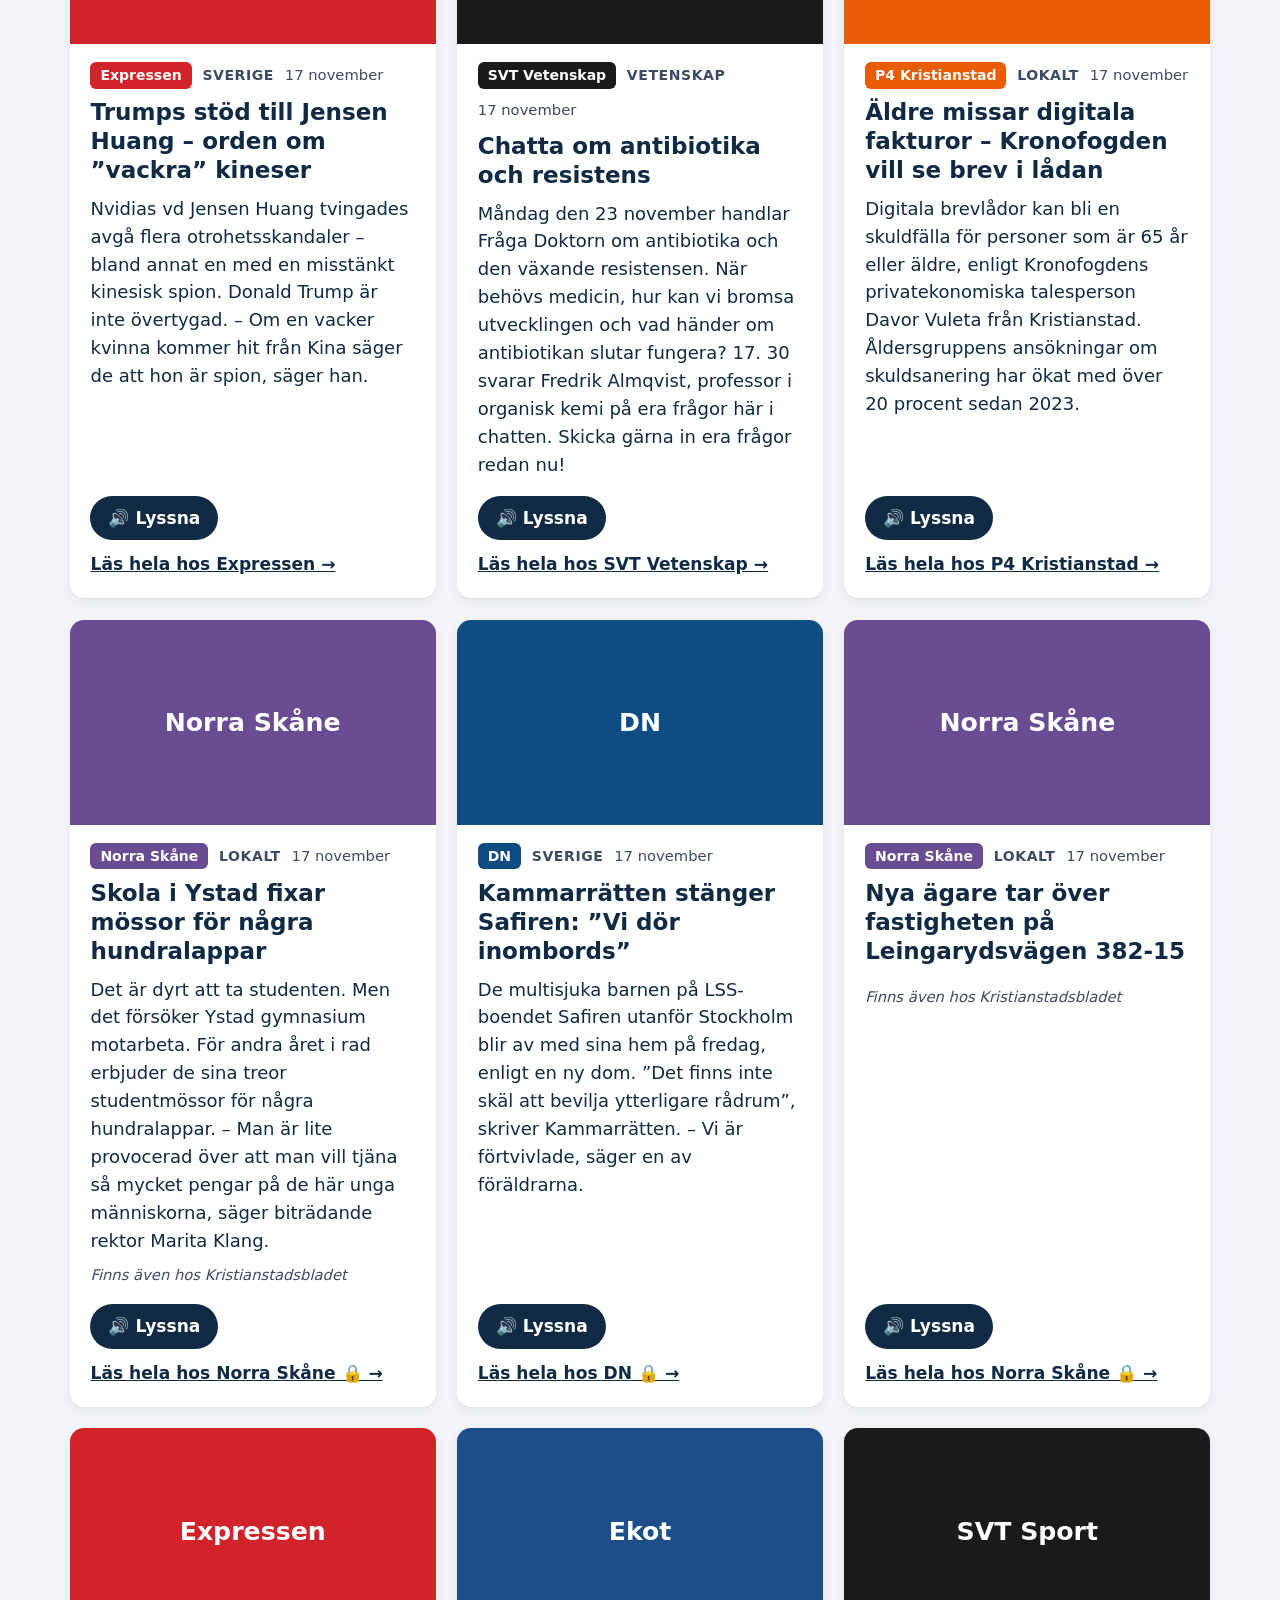
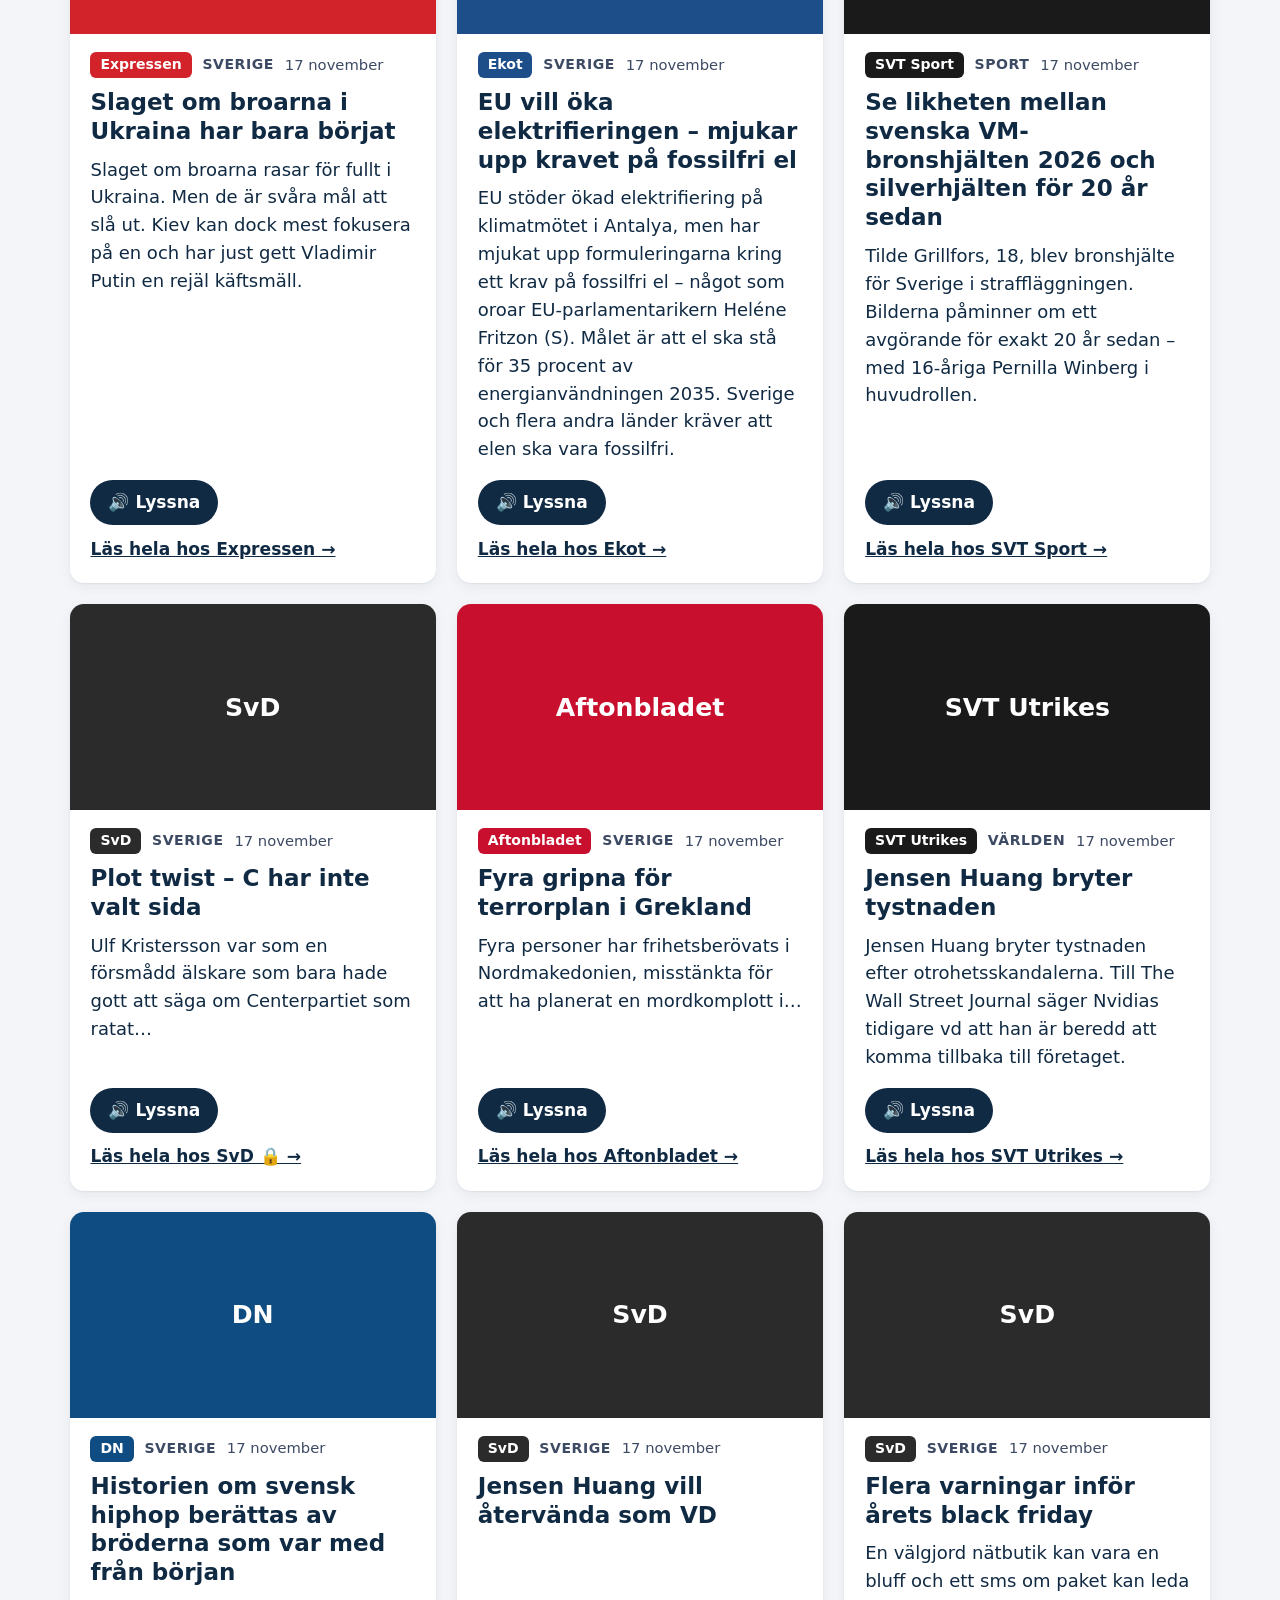
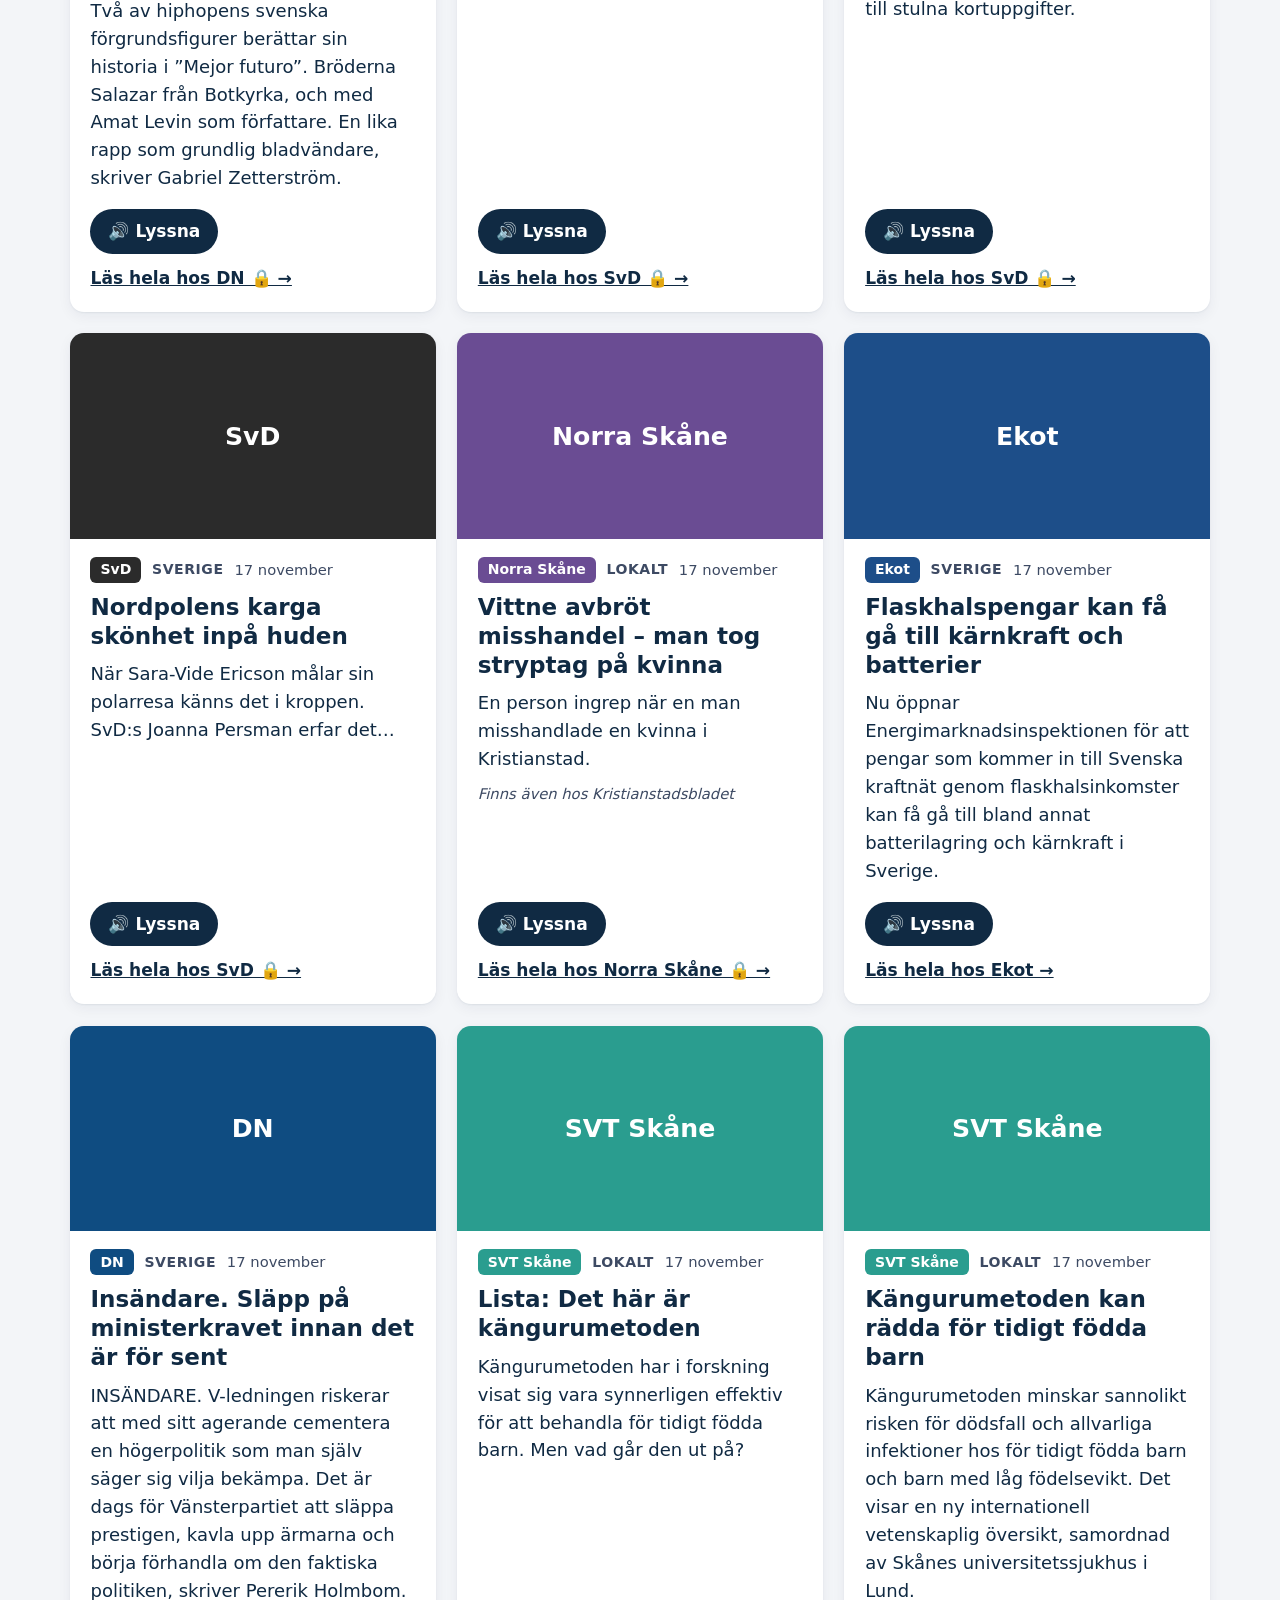
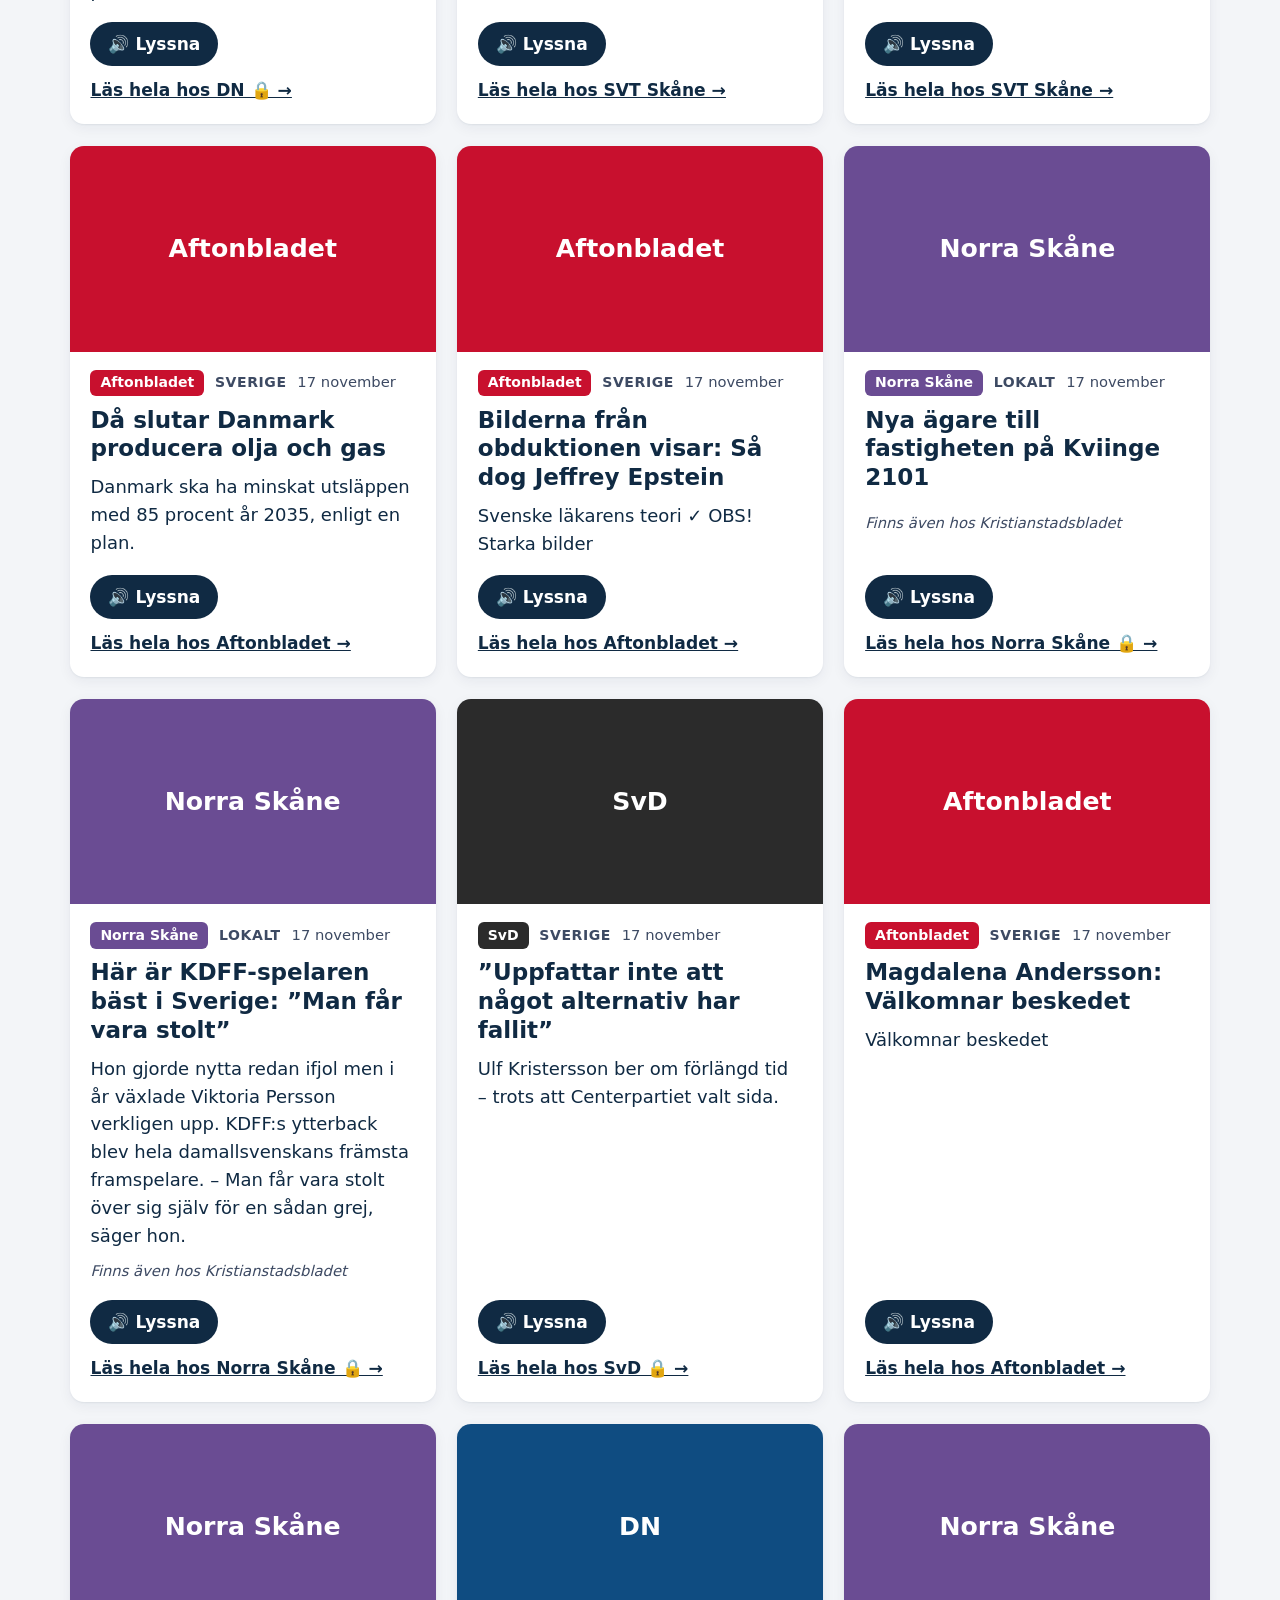
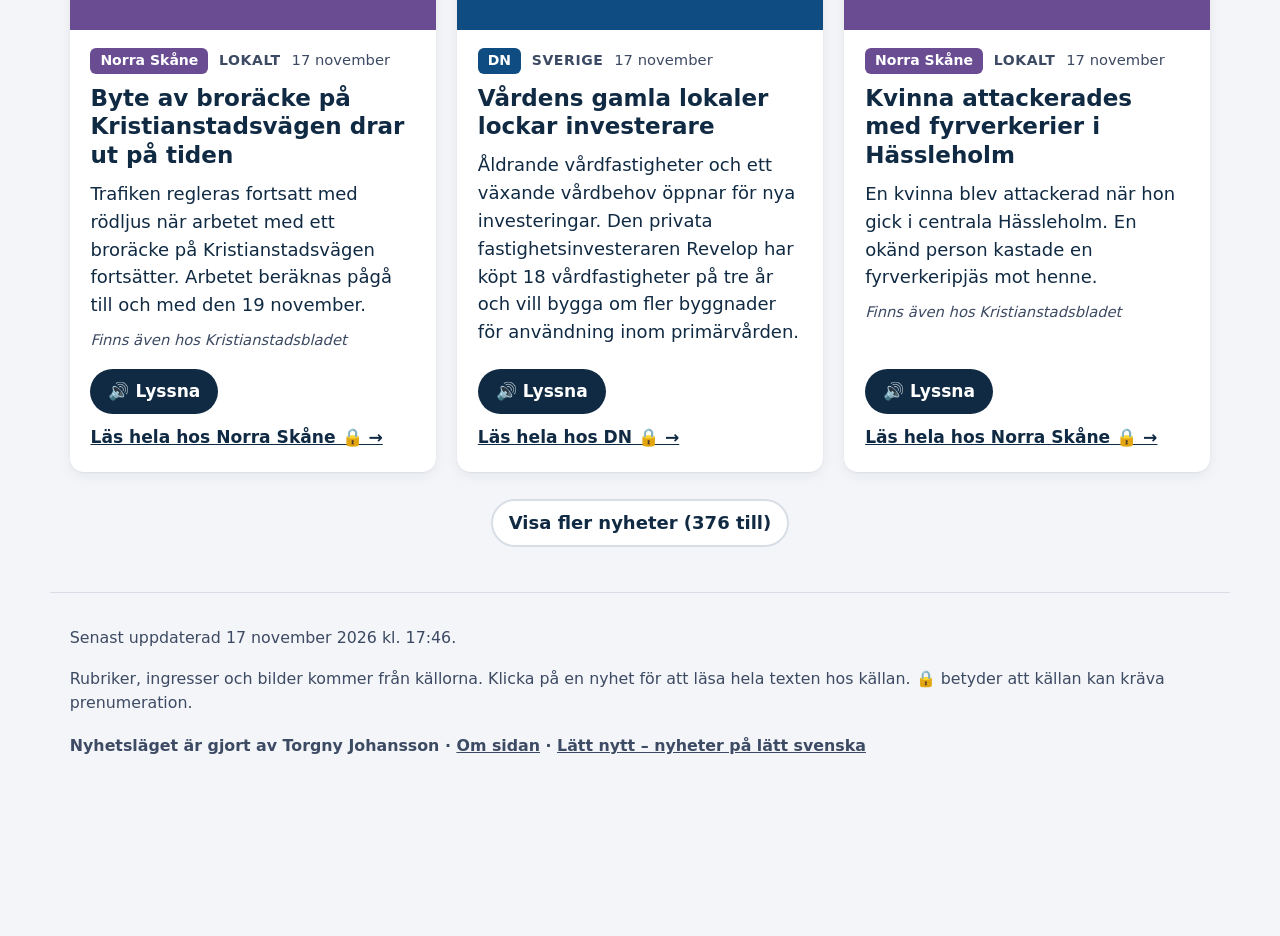
==== commit 682fa826: "Jämför källorna: samma händelse hos olika medier sida vid sida Co-Authored-By: Claude Opus 5.5 <nore" ====
--- a/index.html
+++ b/index.html
@@ -40,6 +40,7 @@
       </div>
       <div class="top-actions">
         <a href="quiz.html" class="btn btn-ghost btn-quiz">📝 Nyhetsquiz</a>
+        <a href="jamfor.html" class="btn btn-ghost btn-quiz">⚖️ Jämför källorna</a>
         <button id="playAll" class="btn btn-primary" type="button">
           <span aria-hidden="true">▶</span> Lyssna på alla
         </button>
--- a/style.css
+++ b/style.css
@@ -229,3 +229,39 @@
   .wx-sm { display: inline; }
   .wx-table th, .wx-table td { padding-left: .15rem; padding-right: .15rem; }
 }
+.btn[hidden] { display: none; }
+
+/* Jämför källorna */
+.back { color: #fff; opacity: .85; }
+.cmp-main { padding-bottom: 1rem; }
+.cmp-guide { background: #fff; border-radius: 14px; padding: 1.1rem 1.4rem; margin: 1.5rem 0 1rem; box-shadow: 0 4px 14px rgba(16,42,67,.08); border-left: 6px solid var(--accent); }
+.cmp-guide h2 { margin: 0 0 .4rem; font-size: 1.2rem; }
+.cmp-guide ol { margin: 0 0 .6rem; padding-left: 1.3rem; }
+.cmp-guide li { margin: .25rem 0; }
+.cmp-bar { display: flex; justify-content: space-between; align-items: center; gap: 1rem; flex-wrap: wrap; margin: 1rem 0; }
+.cmp-bar .small { margin: 0; color: var(--ink-soft); }
+.cmp { background: #fff; border-radius: 14px; padding: 1rem 1.2rem 1.2rem; margin: 0 0 1.4rem; box-shadow: 0 4px 14px rgba(16,42,67,.08); scroll-margin-top: 1rem; }
+.cmp.cmp-target { box-shadow: 0 0 0 4px var(--accent), 0 8px 24px rgba(20,33,61,.15); }
+.cmp-head { display: flex; justify-content: space-between; align-items: center; gap: .8rem; margin-bottom: .6rem; flex-wrap: wrap; }
+.cmp-head .meta { margin: 0; }
+.cmp-print { font-size: .85rem; padding: .3rem .7rem; }
+.cmp-grid { display: grid; grid-template-columns: repeat(auto-fit, minmax(230px, 1fr)); gap: .9rem; }
+.cmp-card { border: 1px solid var(--line); border-radius: 10px; padding: .8rem .9rem; display: flex; flex-direction: column; gap: .45rem; }
+.cmp-card .meta { margin: 0; }
+.cmp-card h3 { margin: 0; font-size: 1.08rem; line-height: 1.3; }
+.cmp-sum { margin: 0; font-size: .95rem; color: var(--ink-soft); flex: 1; }
+.cmp-card .more { align-self: flex-start; font-size: .9rem; }
+.cmp mark, .cmp-guide mark { background: #ffe08a; color: inherit; padding: 0 .1em; border-radius: 3px; }
+.cmp-link { color: var(--ink); font-weight: 600; }
+@media print {
+  .ticker, .top, .cmp-bar, .foot, .cmp-print, .skip { display: none !important; }
+  body { background: #fff; }
+  .cmp, .cmp-guide { box-shadow: none; border: 1px solid #999; }
+  .cmp-guide { margin-top: 0; }
+  .cmp-grid { grid-template-columns: 1fr 1fr; }
+  .cmp-card { break-inside: avoid; }
+  .cmp mark { background: none; font-weight: 700; text-decoration: underline; }
+  body.print-one .cmp:not(.print-me) { display: none; }
+  .badge { -webkit-print-color-adjust: exact; print-color-adjust: exact; }
+}
+.also .cmp-link { font-style: normal; }
